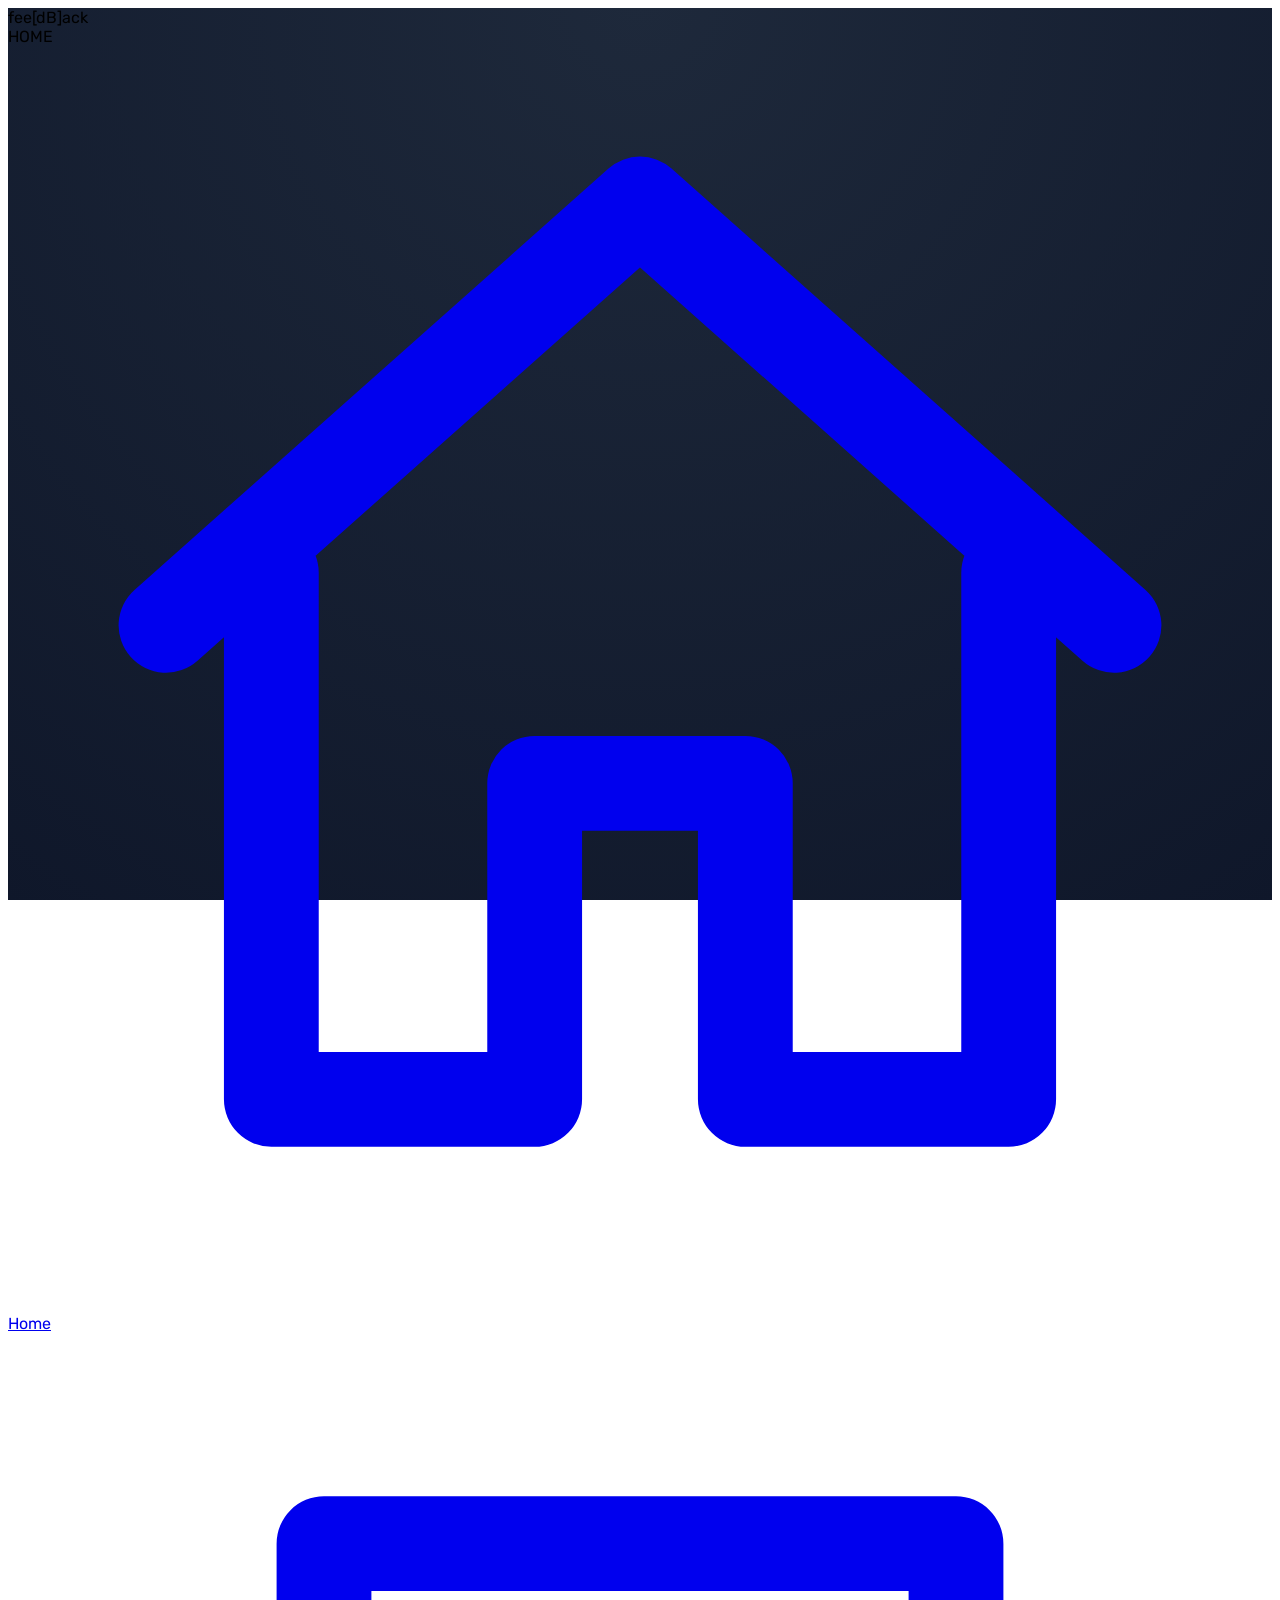
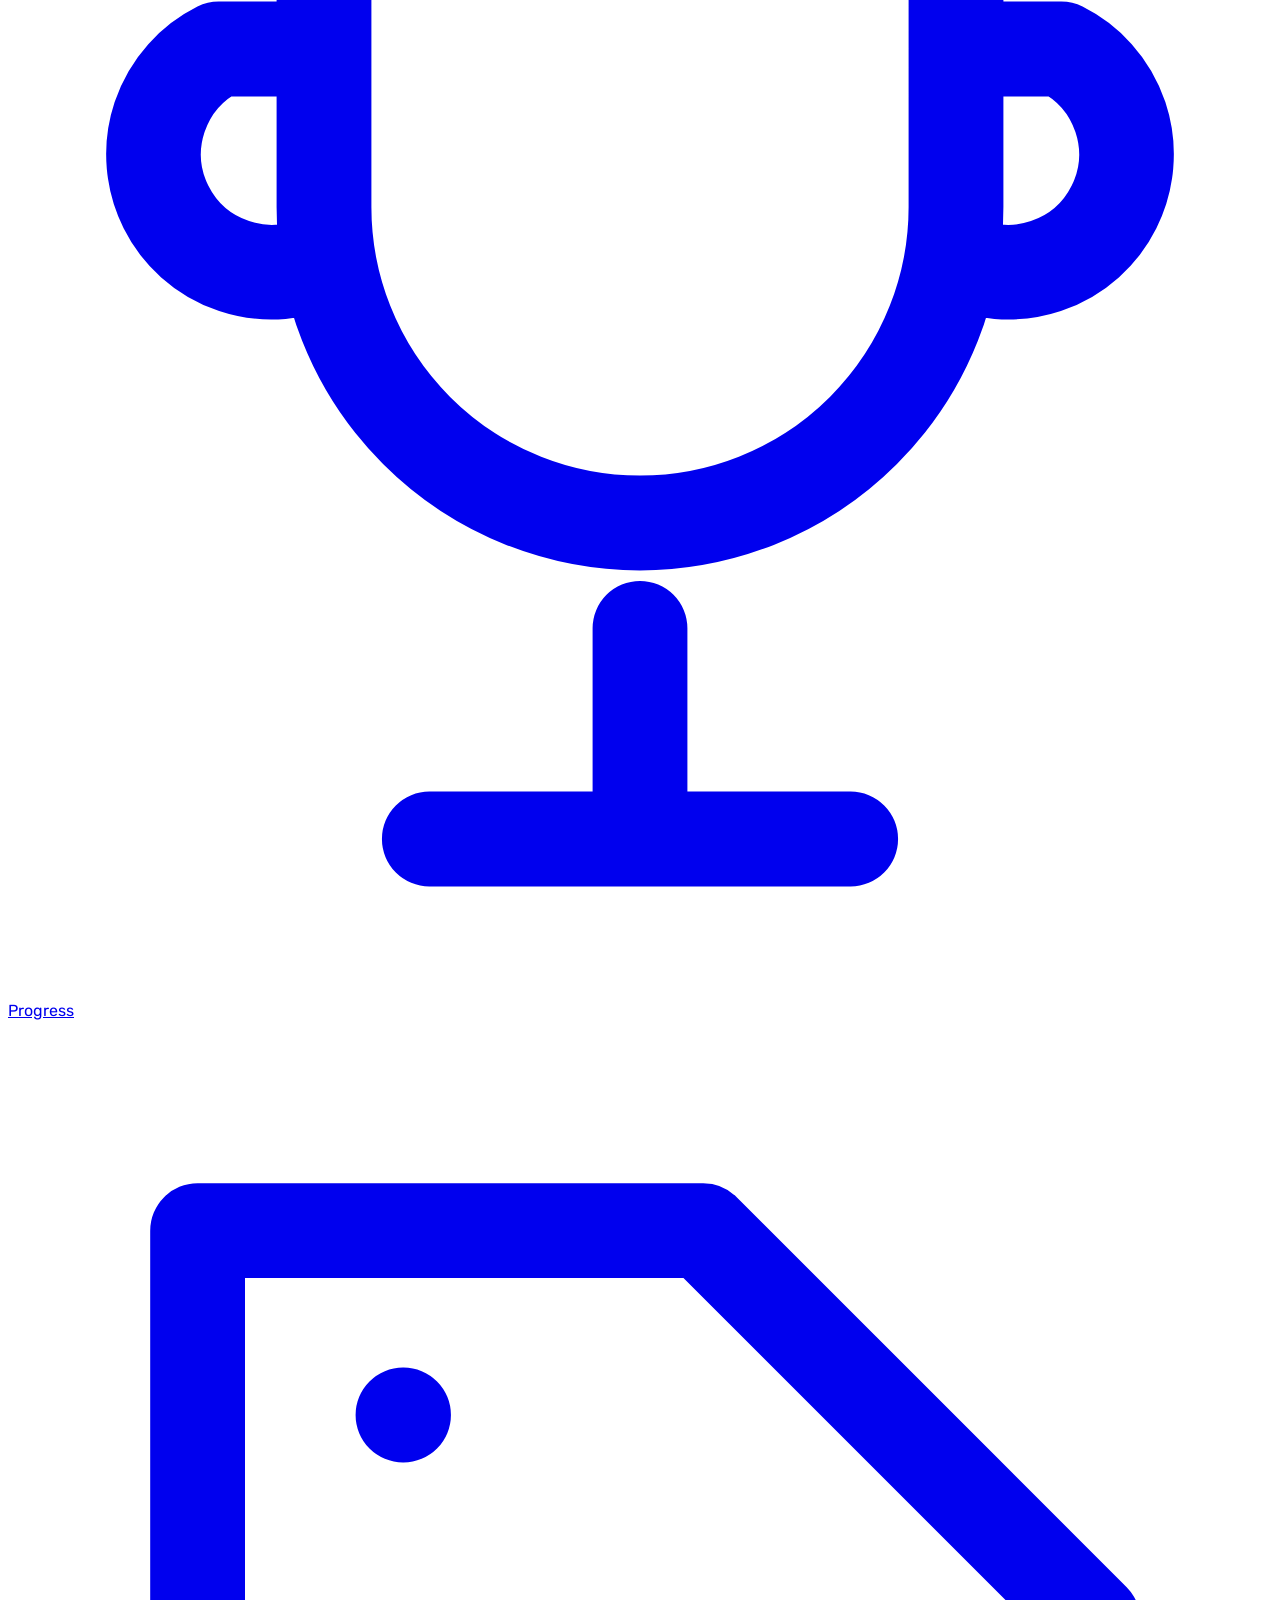
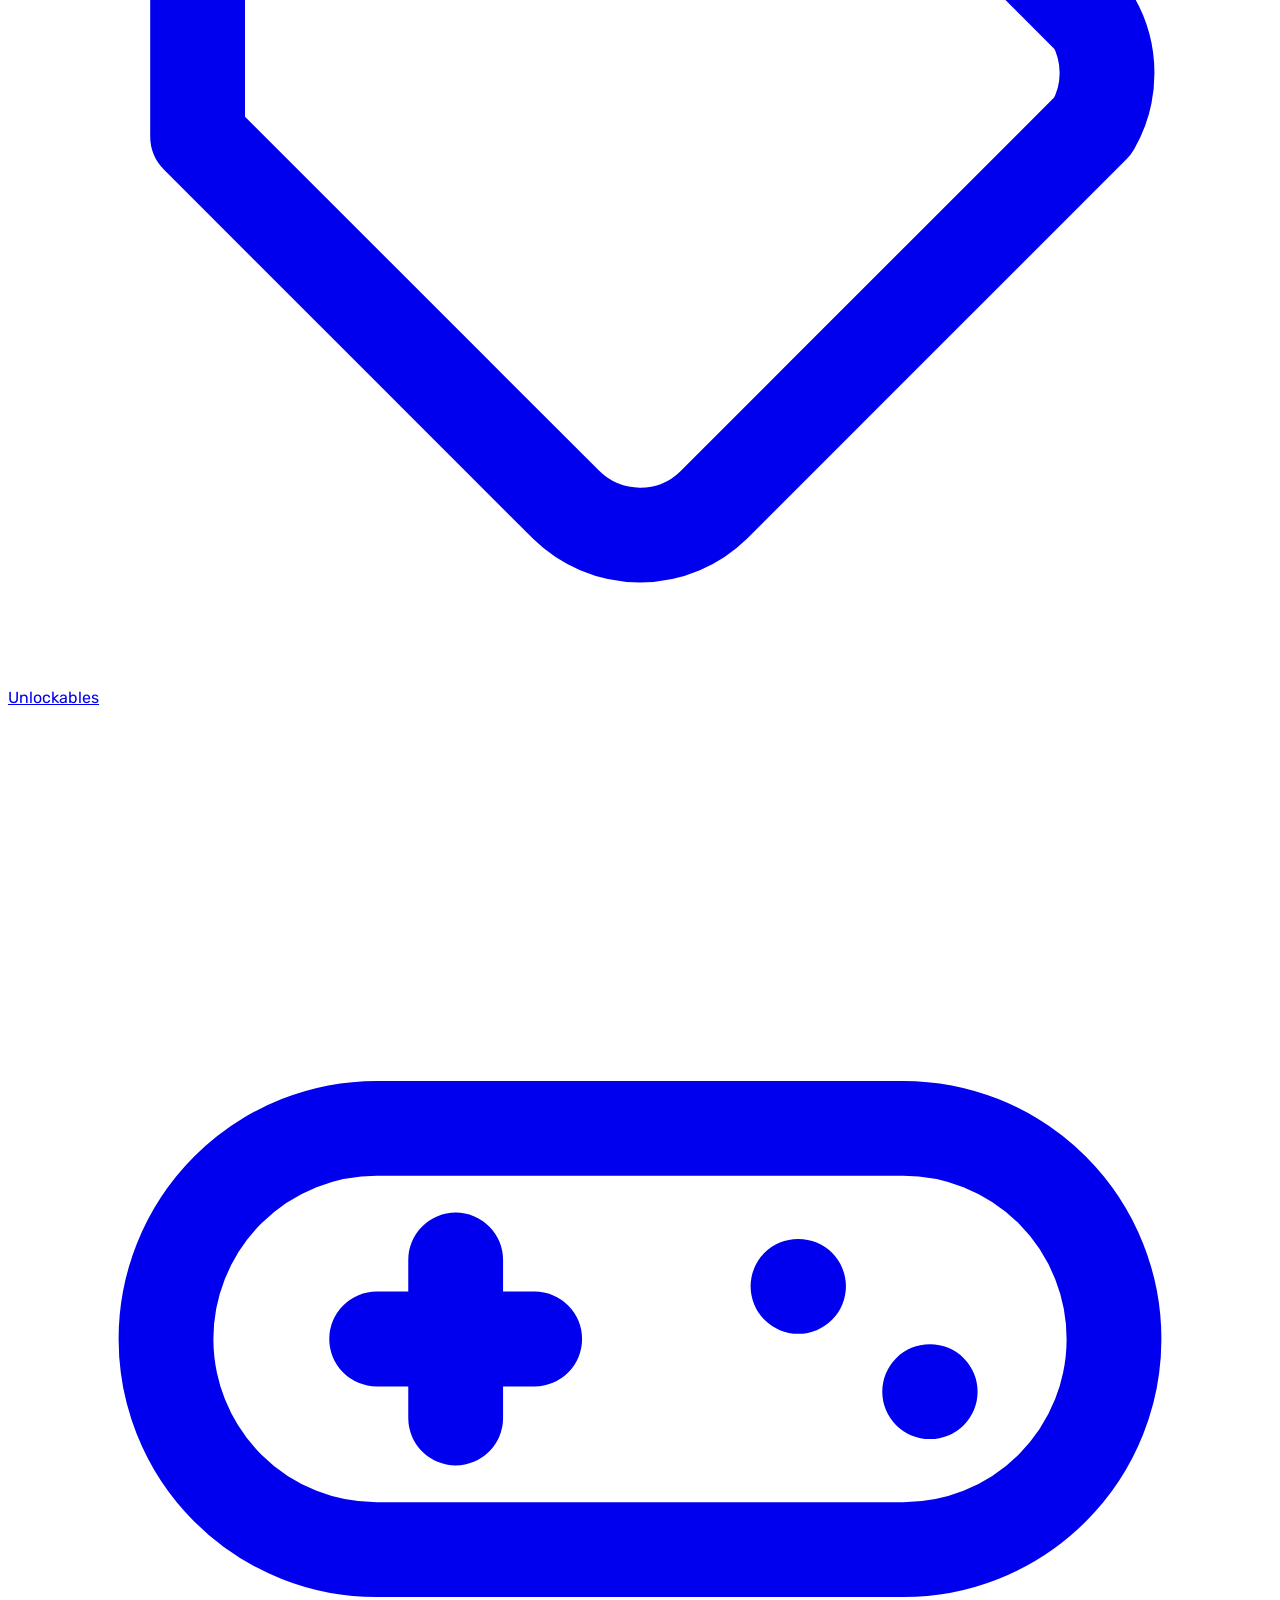
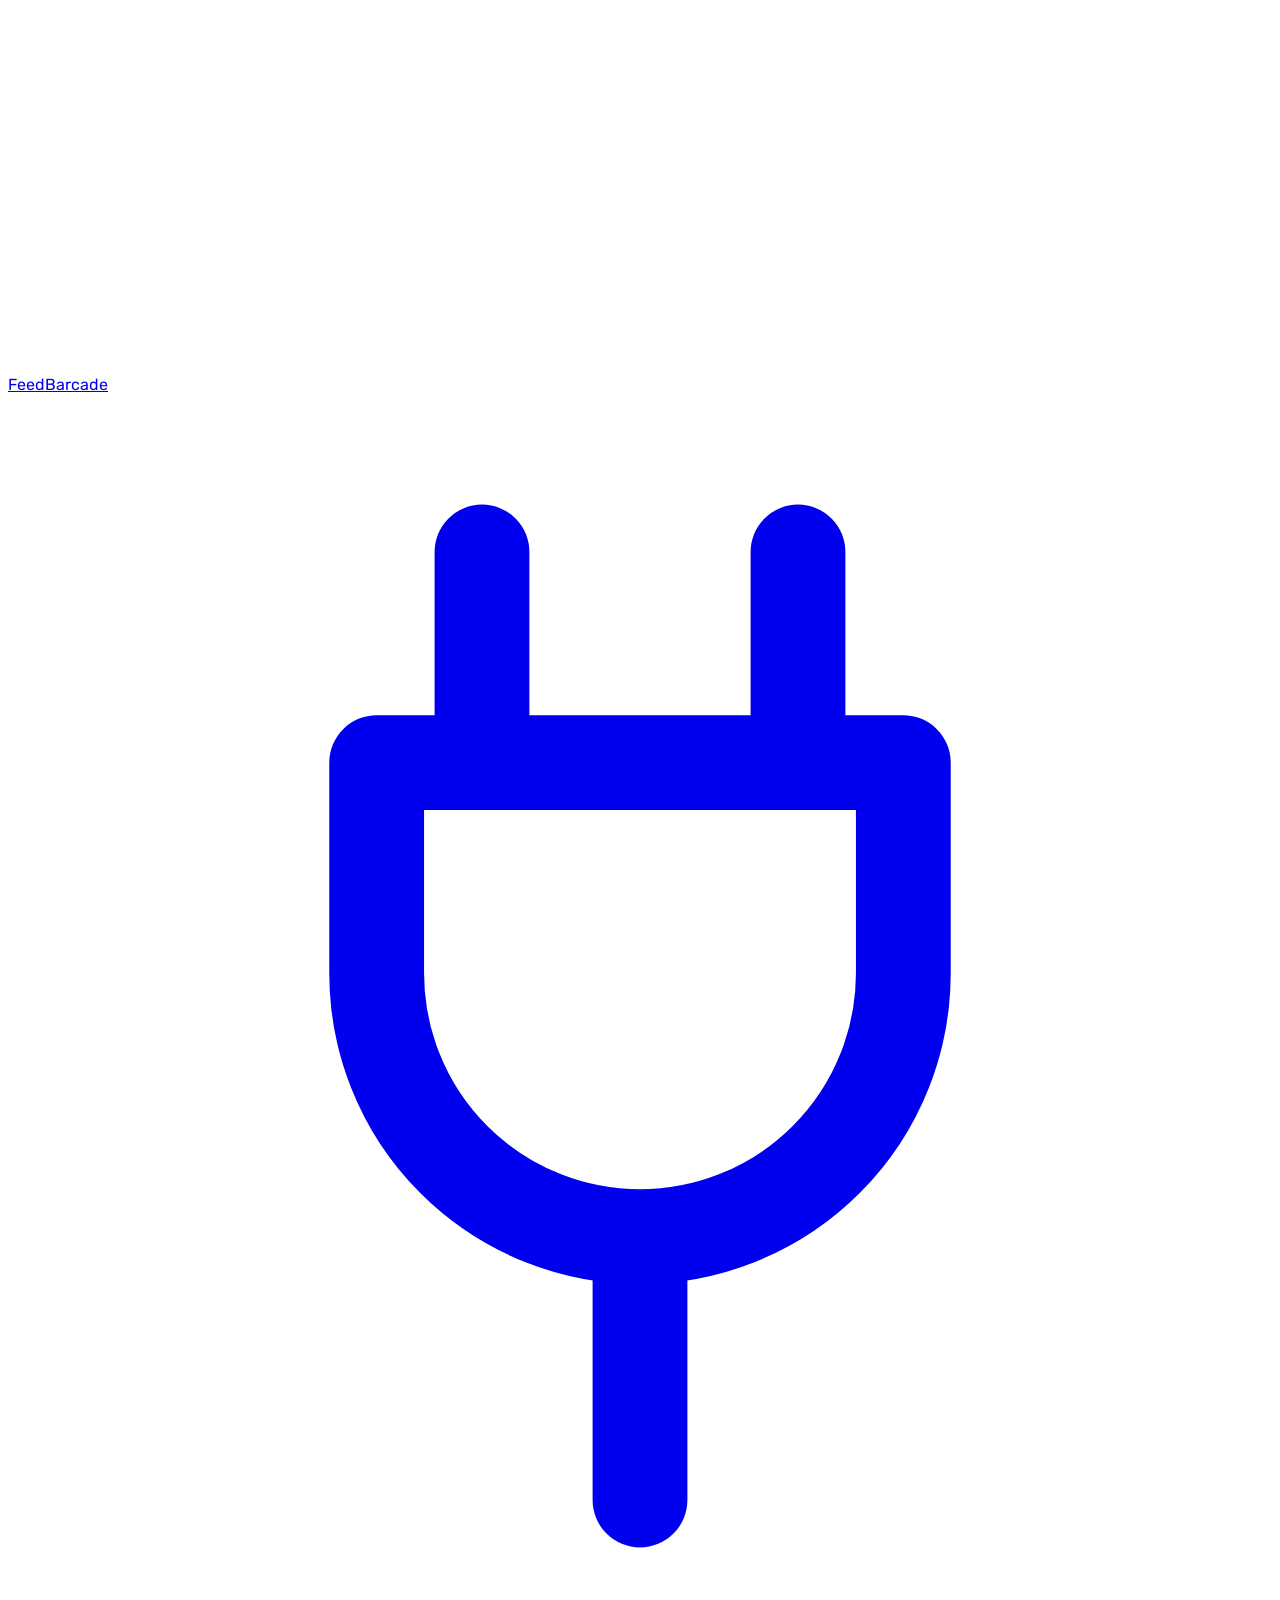
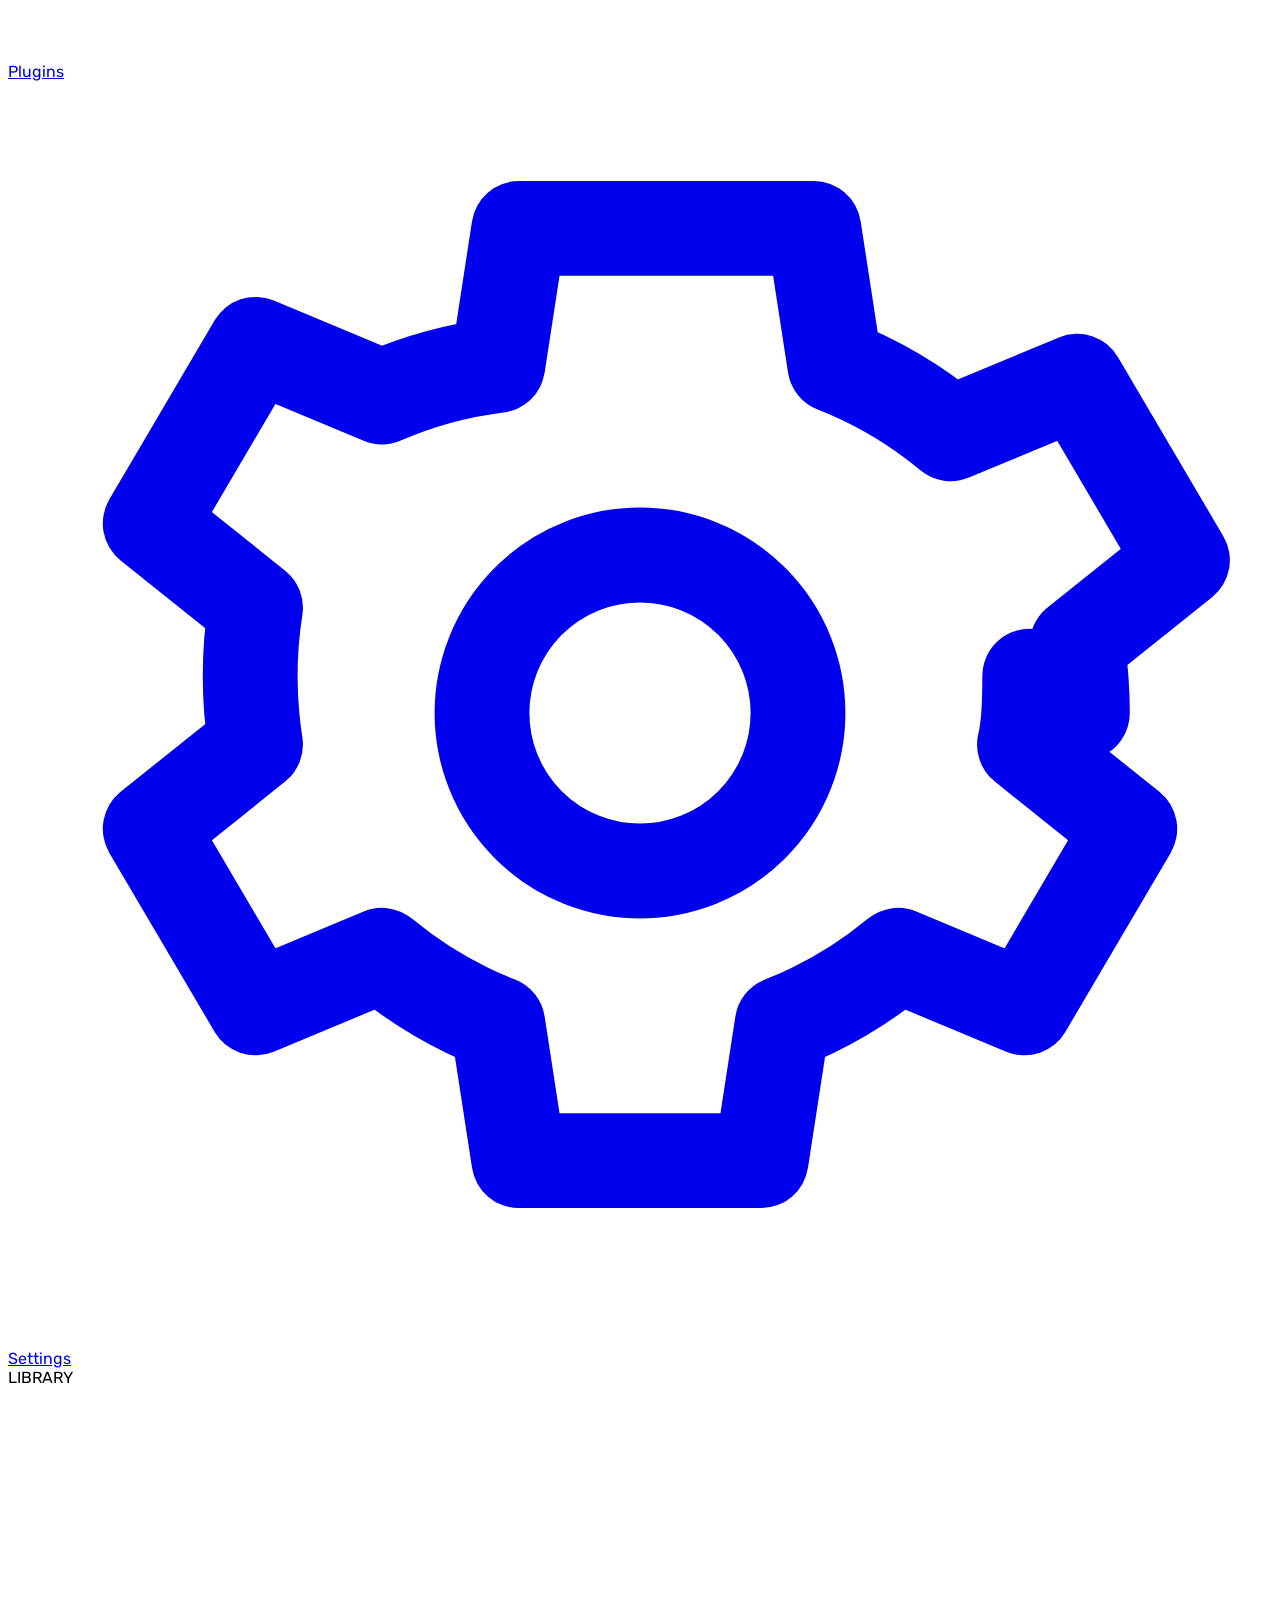
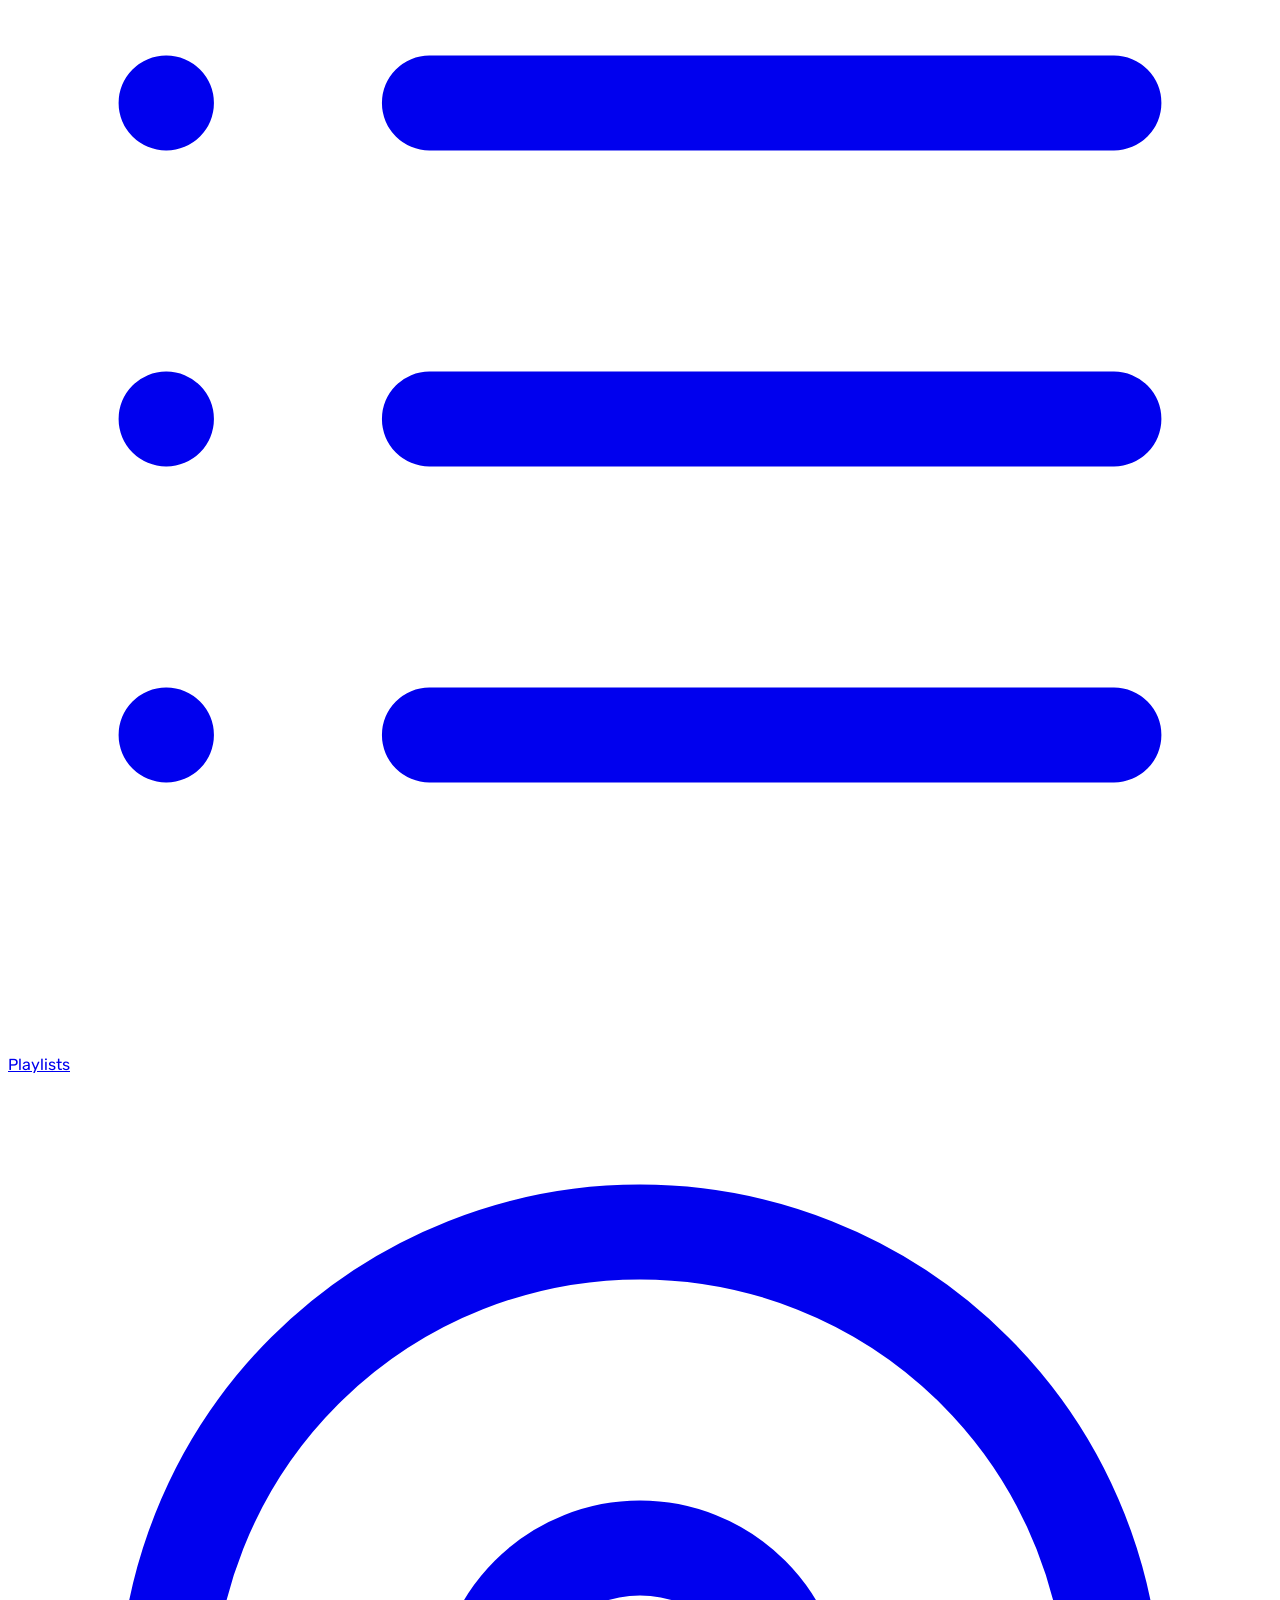
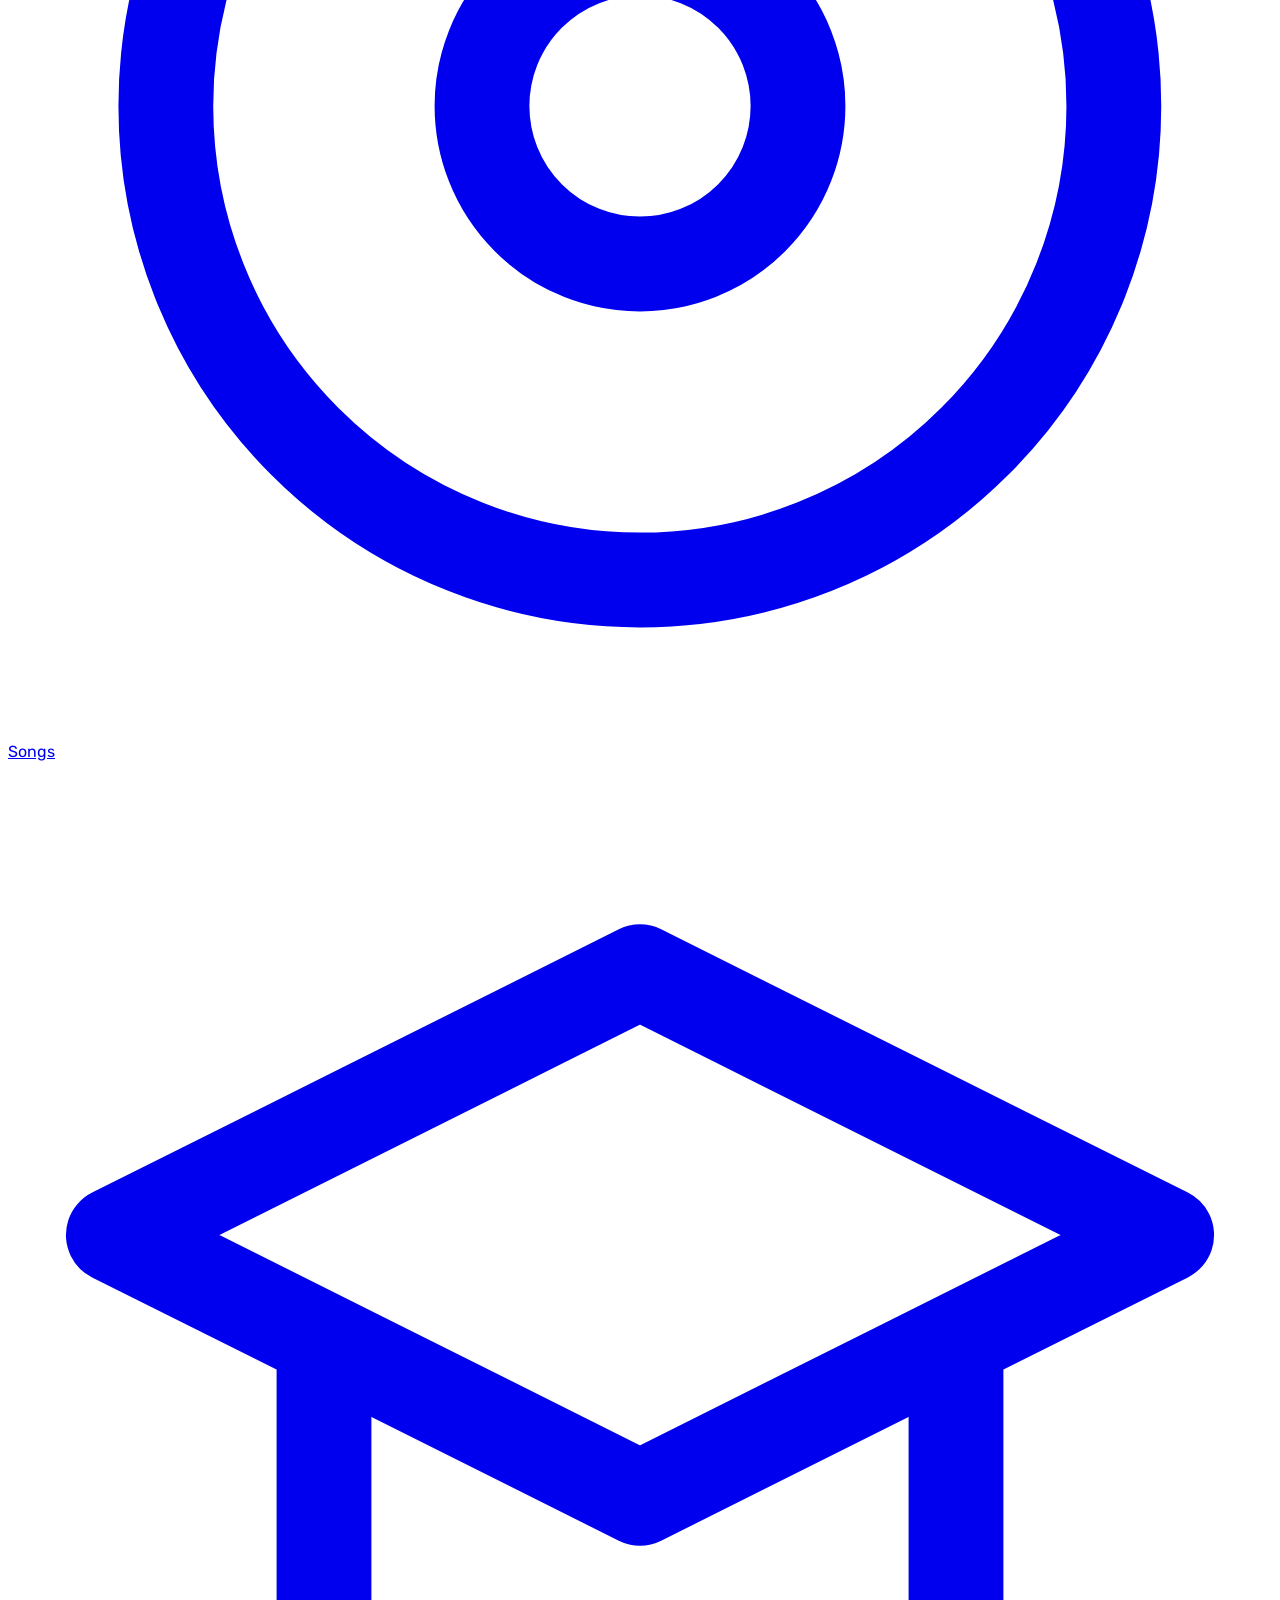
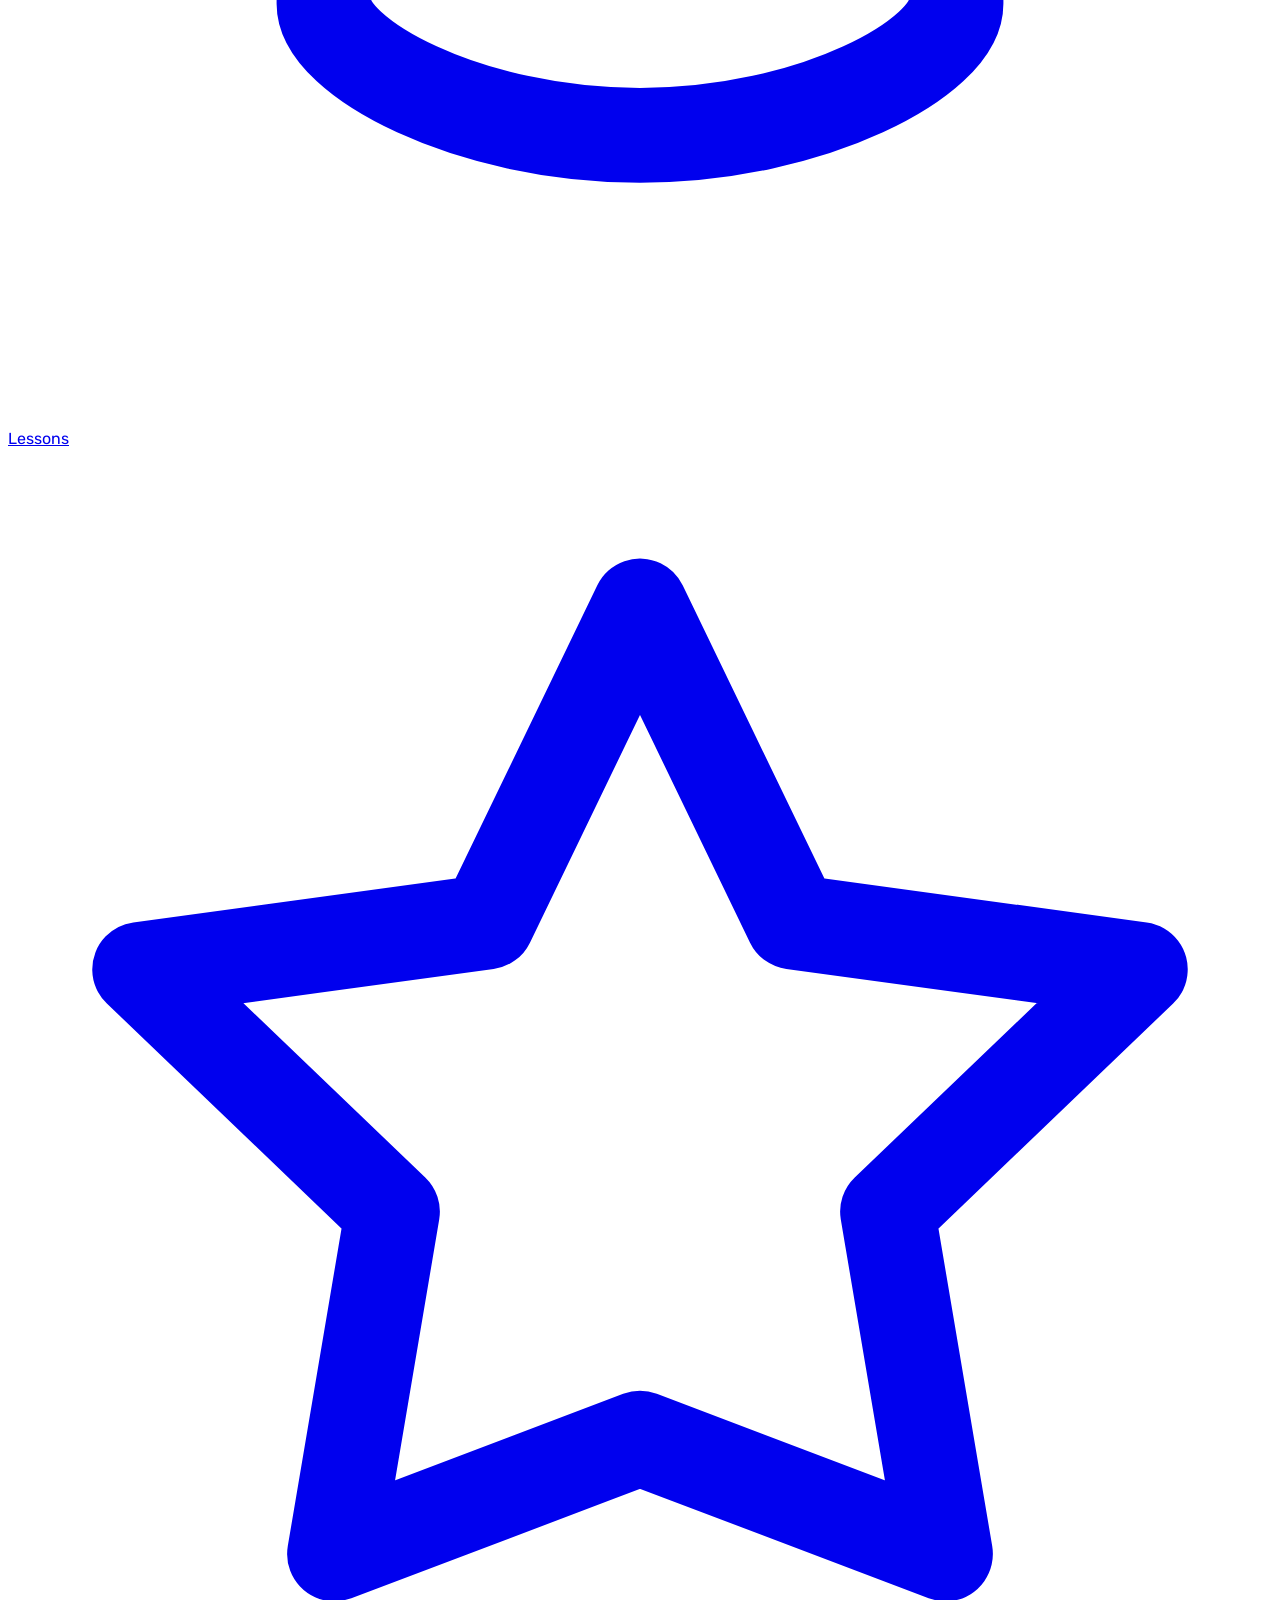
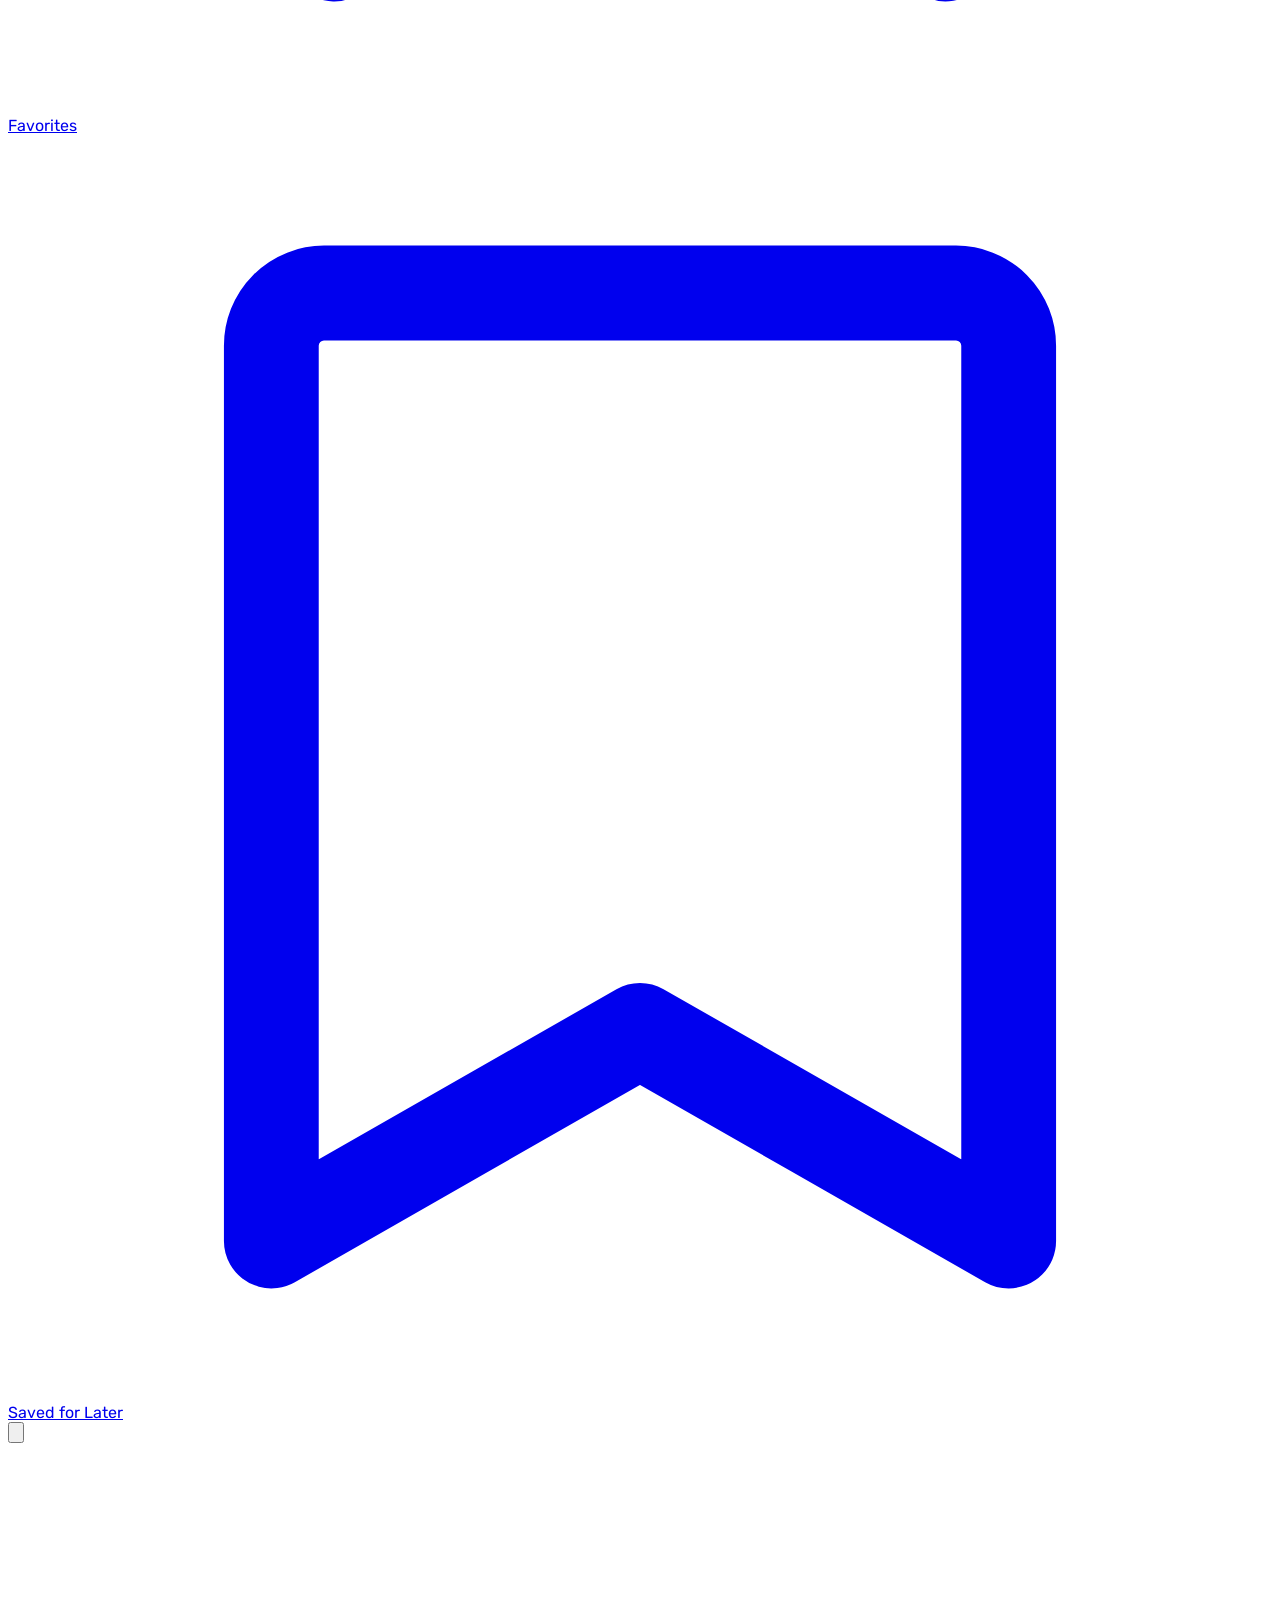
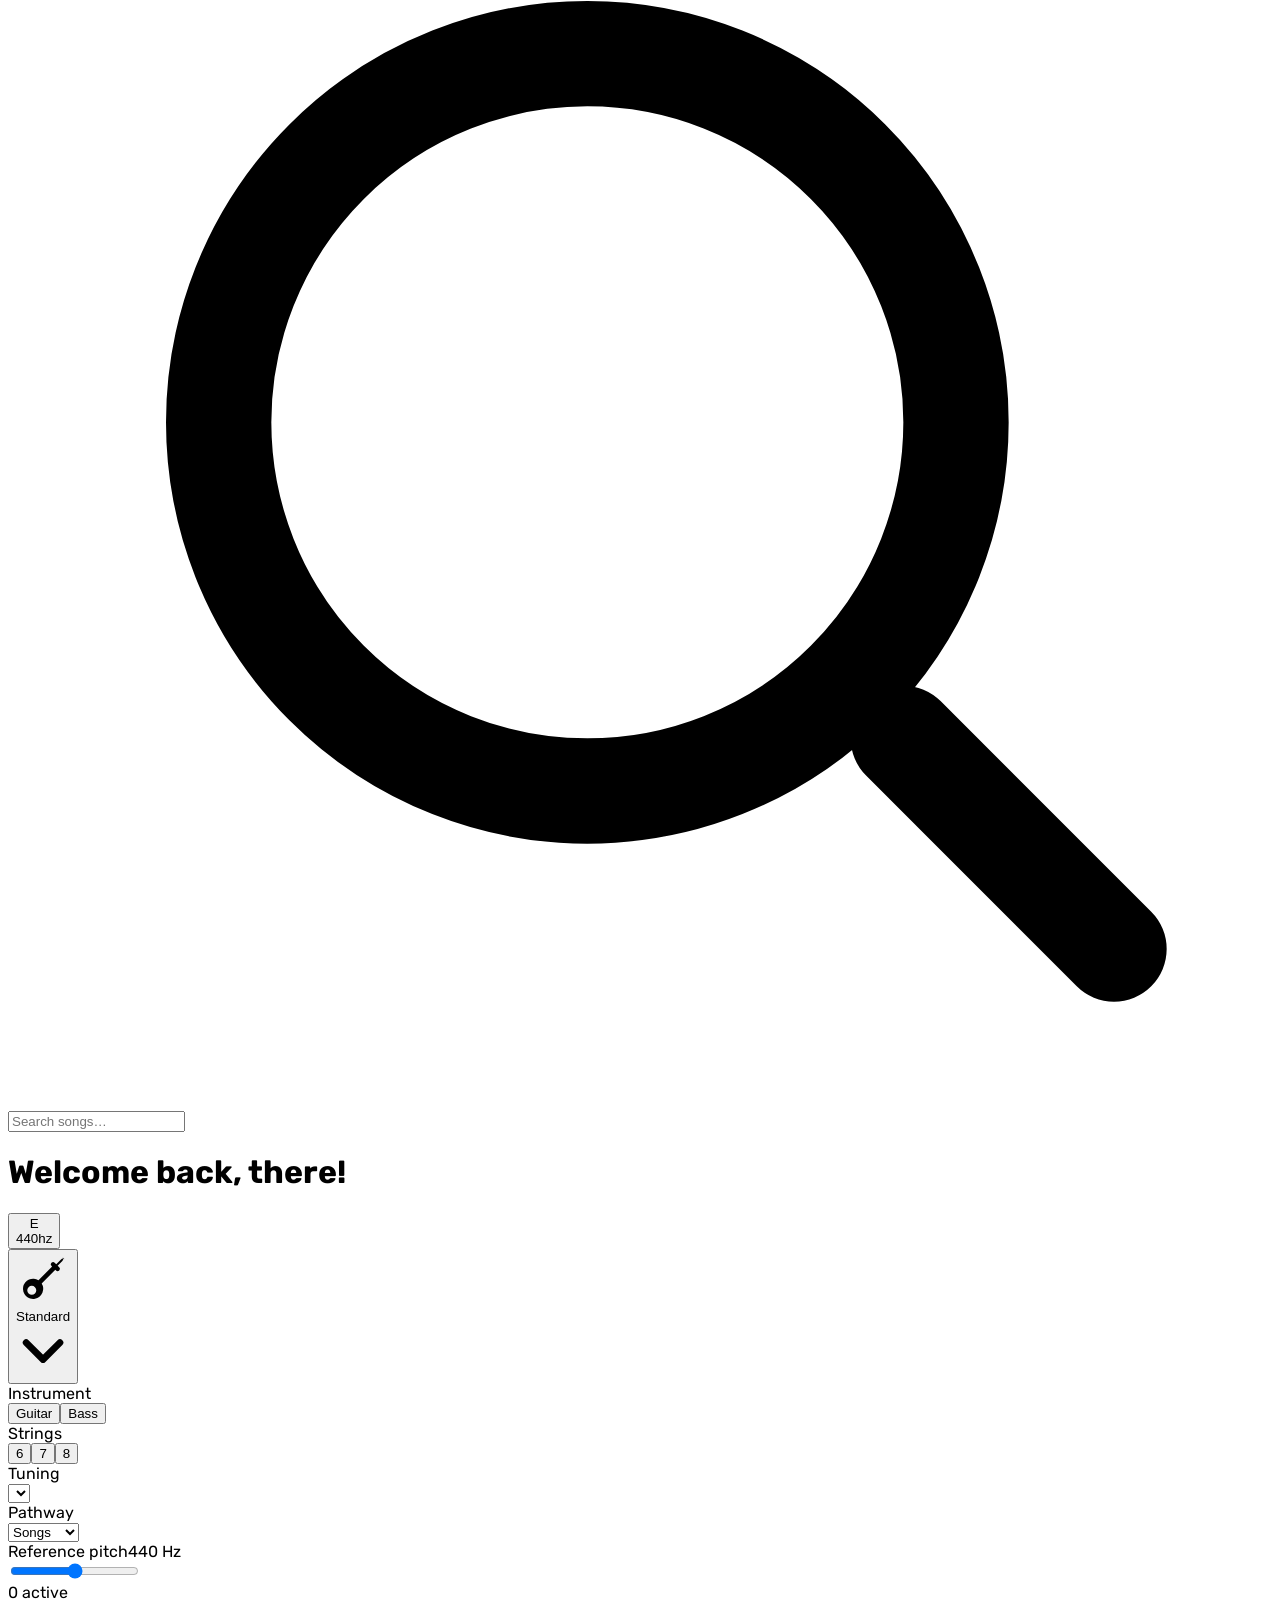
==== static/v3/index.html @ 48a95646 "settings: add instrument pathway selection Signed-off-by: ChrisBeWithYou <christian.a.cowan@gmail.co" ====
<!DOCTYPE html>
<!--
  fee[dB]ack v0.3.0 shell (FEEDBACK_UI=v3 / GET /v3).

  This is a re-chromed copy of the legacy static/index.html: the v0.3.0
  sidebar + topbar replace the (hidden) legacy navbar, new #v3-* screens are
  added, and all the legacy screens (#home library, #favorites, #settings,
  #player, #audio, plugin nav containers) are kept verbatim so static/app.js
  boots UNMODIFIED and the whole engine — player/highway, plugin loader,
  capabilities, audio, library, settings — is reused as-is. Navigation is the
  shared window.showScreen across both #v3-* and legacy/#plugin-* screens.
  See ~/Repositories/feedBack-feedback-v030/prompts/12-app-shell.md.
-->
<html lang="en" class="dark scroll-smooth">
<head>
    <meta charset="UTF-8">
    <meta name="viewport" content="width=device-width, initial-scale=1.0">
    <meta name="theme-color" content="#0f172a">
    <meta name="description" content="fee[dB]ack — practice loop for your guitar library: play along, track accuracy, level up.">
    <title>fee[dB]ack</title>
    <!-- Splitscreen pop-out windows (`?ssFollower=1`) get driven into follower
         mode by the splitscreen plugin AFTER it loads, which is well after
         the parser has rendered v3-sidebar / v3-topbar / #player-controls /
         the v3 player rail. Without an early flag the popup flashes the
         normal v3 chrome for hundreds of ms before the plugin gets a chance
         to hide it. Tag the document root before ANY external script parses
         and pair it with a style block that suppresses every chrome element
         immediately. The splitscreen plugin's own ss-follower body class
         takes over once it boots, mirroring this rule set so the two stay
         in sync (see the plugin's screen.js chrome-hide CSS).

         IMPORTANT: do NOT hide #v3-main here. #player lives *inside* #v3-main
         (it's the scroll container that holds every .screen), so a
         `display:none` on #v3-main also blanks #player — the one surface we
         need visible. app.js's follower bootstrap already activated #player
         (app.js:9716), and the plugin's ss-follower rules likewise keep
         #player shown and never touch #v3-main; matching that keeps the
         empty player chrome painted through the boot window instead of a
         blank popup. Hide the chrome *inside* #v3-main (topbar, non-player
         screens, rail) individually, leaving #v3-main as a transparent
         flex container. -->
    <style>
        html.ss-follower-pre #v3-sidebar,
        html.ss-follower-pre #v3-topbar,
        html.ss-follower-pre #v3-railzone,
        html.ss-follower-pre [id^="v3-rail-pop-"],
        html.ss-follower-pre #player-controls,
        html.ss-follower-pre #player-hud,
        html.ss-follower-pre #section-map,
        html.ss-follower-pre #navbar,
        html.ss-follower-pre .screen:not(#player) { display: none !important; }
        html.ss-follower-pre body { margin: 0; overflow: hidden; }
    </style>
    <script>
        (function () {
            try {
                if (new URLSearchParams(location.search).get('ssFollower') === '1') {
                    document.documentElement.classList.add('ss-follower-pre');
                }
            } catch (_) { /* file:// or sandboxed iframe */ }
        })();
    </script>
    <!-- Interface size (Accessibility): apply the saved UI scale to the root
         font-size BEFORE any stylesheet paints, so there is no flash-of-reflow
         on load. Mirrors capabilities/interface-scale.js, which is the
         authoritative owner and re-applies once it parses. Relative % (never a
         px literal) so a raised browser/OS base font size is respected. -->
    <script>
        (function () {
            try {
                var raw = localStorage.getItem('v3-interface-scale');
                if (raw == null) return;
                var v = Math.min(1.5, Math.max(0.85, parseFloat(raw)));
                if (!isFinite(v) || Math.abs(v - 1) < 0.001) return;
                var el = document.documentElement;
                el.style.setProperty('--fb-scale', String(v));
                el.style.fontSize = (v * 100).toFixed(2) + '%';
            } catch (_) { /* file:// or private mode */ }
        })();
    </script>
    <!-- fee[dB]ack mark (the [dB] motif). SVG primary, PNG fallback. -->
    <link rel="icon" type="image/svg+xml" href="/static/v3/brand/favicon.svg">
    <link rel="icon" type="image/png" sizes="32x32" href="/static/v3/brand/favicon-32.png">
    <link rel="apple-touch-icon" href="/static/v3/brand/icon-192.png">
    <link rel="manifest" href="/static/v3/manifest.json">
    <!-- Tailwind utility classes are served from a prebuilt static
         stylesheet (regenerated by scripts/build-tailwind.sh). The old
         Play CDN (cdn.tailwindcss.com) JIT scanned the DOM ~1.8x/sec
         on the main thread, dropping ~26% of frames with the 3D
         highway running — see feedBack-desktop#110. Theme extensions
         (dark/accent/gold colors, Inter font) live in tailwind.config.js. -->
    <link rel="stylesheet" href="/static/tailwind.min.css">
    <!-- UI font: Rubik (Google Fonts, OFL). Applied via fontFamily.display in tailwind.config.js. -->
    <link rel="preconnect" href="https://fonts.gstatic.com" crossorigin>
    <link href="https://fonts.googleapis.com/css2?family=Rubik:wght@300;400;500;600;700;800;900&display=swap" rel="stylesheet">
    <link rel="stylesheet" href="/static/style.css">
    <link rel="stylesheet" href="/static/vendor/shepherd.css">
    <link rel="stylesheet" href="/static/tour-engine.css">
    <!-- v0.3.0 shell styles (radial-gradient bg, custom scrollbars). -->
    <link rel="stylesheet" href="/static/v3/v3.css">
    <!-- Diagnostics console capture must wrap console.* before any other
         script logs anything; load it as early as possible. See
         docs/diagnostics-bundle-spec.md (feedBack#166). -->
    <script src="/static/diagnostics.js"></script>
    <script src="/static/capabilities.js"></script>
    <script src="/static/capabilities/library.js"></script>
    <script src="/static/capabilities/tuning.js"></script>
    <script src="/static/capabilities/working-tuning.js"></script>
    <script src="/static/capabilities/audio-session.js"></script>
    <script src="/static/capabilities/audio-effects.js"></script>
    <script src="/static/capabilities/playback.js"></script>
    <!-- fee[dB]ack v0.3.0: ui.library-card-injection capability (plugin card actions). -->
    <script src="/static/capabilities/library-card-actions.js"></script>
    <script src="/static/capabilities/visualization.js"></script>
    <script src="/static/capabilities/note-detection.js"></script>
    <script src="/static/capabilities/midi-input.js"></script>
    <script src="/static/capabilities/interface-scale.js"></script>
</head>
<body class="h-screen flex overflow-hidden bg-fb-sidebar text-fb-text font-display">

    <!-- fee[dB]ack v0.3.0 sidebar. Built by shell.js (HOME / LIBRARY groups);
         the inline brand is the no-JS fallback. -->
    <aside id="v3-sidebar" class="w-64 border-r border-fb-border/50 flex-col shrink-0 hidden md:flex">
        <div id="v3-brand" class="p-6">
            <span class="font-extrabold tracking-tight text-fb-text text-xl">fee<span class="text-fb-primary">[dB]</span>ack</span>
        </div>
        <nav id="v3-nav" class="flex-1 overflow-y-auto px-3 pb-6 space-y-6" aria-label="Primary"></nav>
    </aside>

    <!-- Main scroll region: topbar + v0.3.0 screens + (reused) legacy screens. -->
    <main id="v3-main" class="flex-1 overflow-y-auto relative">
        <!-- Topbar (built by shell.js): secondary nav, search, Support, badge cluster. -->
        <header id="v3-topbar"></header>

        <!-- New v0.3.0 screens. Empty here; filled by later prompts (dashboard 13,
             plugins 19, profile/playlists/saved 15/16). #v3-home is the default. -->
        <div id="v3-home" class="screen active"></div>
        <div id="v3-songs" class="screen"></div>
        <div id="v3-plugins" class="screen"></div>
        <div id="v3-profile" class="screen"></div>
        <div id="v3-progress" class="screen"></div>
        <div id="v3-shop" class="screen"></div>
        <div id="v3-playlists" class="screen"></div>
        <div id="v3-saved" class="screen"></div>
        <div id="v3-feedbarcade" class="screen"></div>
        <!-- Lessons: native v3 tutorials screen lands in a later prompt; until
             the tutorials plugin is installed this shows a placeholder rather
             than dumping to the Plugins page. -->
        <div id="v3-lessons" class="screen">
            <div class="max-w-3xl mx-auto px-6 md:px-8 pb-8">
                <div class="bg-fb-card/80 backdrop-blur rounded-xl p-8 border border-fb-border/50 text-center">
                    <div class="text-4xl mb-3">🎓</div>
                    <h3 class="text-xl font-bold text-fb-text mb-1">Lessons</h3>
                    <p class="text-fb-textDim text-sm">Guided lessons are coming soon. They’ll appear here once the tutorials plugin is installed.</p>
                </div>
            </div>
        </div>

    <!-- Legacy top navbar — hidden in v3 (the sidebar/topbar replace it) but kept
         in the DOM so app.js's #nav-plugins / #mobile-nav-plugins injection and the
         navbar-scroll handler still resolve their elements. -->
    <nav id="navbar" class="hidden fixed top-0 w-full z-50 transition-all duration-300">
        <div class="max-w-7xl mx-auto px-6 h-16 flex items-center justify-between">
            <div class="flex items-end gap-1.5">
                <a href="#" onclick="showScreen('home');return false" class="text-xl font-bold bg-gradient-to-r from-accent-light to-purple-400 bg-clip-text text-transparent">
                    FeedBack
                </a>
                <span id="app-version" class="text-xs text-gray-600 mb-0.5"></span>
            </div>
            <div class="hidden md:flex items-center gap-8">
                <a href="#" onclick="showScreen('home');return false" class="text-sm text-gray-400 hover:text-white transition">Library</a>
                <a href="#" onclick="showScreen('favorites');return false" class="text-sm text-gray-400 hover:text-white transition">Favorites</a>
                <a href="#" onclick="document.getElementById('upload-songs-file').click();return false" class="text-sm text-gray-400 hover:text-white transition">Upload</a>
                <span id="nav-plugins" class="contents"></span>
                <a href="#" onclick="showScreen('settings');return false" class="text-sm text-gray-400 hover:text-white transition">Settings</a>
            </div>
            <!-- Mobile menu -->
            <button onclick="document.getElementById('mobile-menu').classList.toggle('hidden')" class="md:hidden text-gray-400">
                <svg class="w-6 h-6" fill="none" stroke="currentColor" viewBox="0 0 24 24"><path stroke-linecap="round" stroke-linejoin="round" stroke-width="2" d="M4 6h16M4 12h16M4 18h16"/></svg>
            </button>
        </div>
        <div id="mobile-menu" class="hidden md:hidden bg-dark-800/95 backdrop-blur border-t border-gray-800">
            <div class="px-6 py-4 flex flex-col gap-3">
                <a href="#" onclick="showScreen('home');this.parentElement.parentElement.classList.add('hidden');return false" class="text-gray-400 hover:text-white">Library</a>
                <a href="#" onclick="showScreen('favorites');this.parentElement.parentElement.classList.add('hidden');return false" class="text-gray-400 hover:text-white">Favorites</a>
                <a href="#" onclick="document.getElementById('upload-songs-file').click();this.parentElement.parentElement.classList.add('hidden');return false" class="text-gray-400 hover:text-white">Upload</a>
                <span id="mobile-nav-plugins" class="flex flex-col gap-2 border-t border-b border-gray-800 py-2 my-1">
                    <span class="text-xs text-gray-600 uppercase tracking-wider">Plugins</span>
                </span>
                <a href="#" onclick="showScreen('settings');this.parentElement.parentElement.classList.add('hidden');return false" class="text-gray-400 hover:text-white">Settings</a>
            </div>
        </div>
    </nav>

    <!-- Hidden file input shared by the navbar "Upload" link. Kept at body
         level so it stays reachable regardless of which screen is active. -->
    <input type="file" id="upload-songs-file" accept=".sloppak" multiple class="hidden" onchange="uploadSongs(this.files); this.value=''">

    <!-- ══ HOME (Hero + Library) — reused as the v3 "Songs" screen ════════ -->
    <div id="home" class="screen">
        <!-- Library -->
        <section id="library-section" class="max-w-7xl mx-auto px-6 pt-24 pb-16">
            <div id="alpha-warning-banner" class="hidden mb-6 px-4 py-3 bg-amber-900/30 border border-amber-500/30 rounded-xl flex items-start gap-3" role="status">
                <span class="text-amber-400 text-lg leading-none mt-0.5" aria-hidden="true">⚠</span>
                <div class="text-sm text-amber-100">
                    <strong class="text-amber-300">Heads up — this is an alpha build.</strong>
                    Some things may be broken or change without warning. If you hit a bug, please file an issue. Thanks for trying it out!
                </div>
            </div>
            <div class="flex flex-col md:flex-row md:items-center justify-between gap-4 mb-10">
                <div>
                    <h2 id="lib-title" class="text-3xl font-bold text-white">Your Library</h2>
                    <p class="text-gray-500 mt-1" id="lib-count"></p>
                </div>
                <div class="flex gap-3 w-full md:w-auto flex-wrap">
                    <select id="lib-provider" onchange="setLibraryProvider(this.value)"
                        aria-label="Library source"
                        class="bg-dark-700 border border-gray-800 rounded-xl px-3 py-2.5 text-sm text-gray-300 outline-none" title="Library source">
                        <option value="local">My Library</option>
                    </select>
                    <!-- View toggle -->
                    <div class="flex bg-dark-700 border border-gray-800 rounded-xl overflow-hidden">
                        <button id="view-grid-btn" onclick="setLibView('grid')" class="px-3 py-2.5 text-sm transition" title="Grid view">
                            <svg class="w-4 h-4" fill="currentColor" viewBox="0 0 16 16"><rect x="1" y="1" width="6" height="6" rx="1"/><rect x="9" y="1" width="6" height="6" rx="1"/><rect x="1" y="9" width="6" height="6" rx="1"/><rect x="9" y="9" width="6" height="6" rx="1"/></svg>
                        </button>
                        <button id="view-tree-btn" onclick="setLibView('tree')" class="px-3 py-2.5 text-sm transition" title="Artist/Album view">
                            <svg class="w-4 h-4" fill="currentColor" viewBox="0 0 16 16"><rect x="1" y="1" width="14" height="3" rx="1"/><rect x="3" y="6" width="12" height="3" rx="1"/><rect x="3" y="11" width="12" height="3" rx="1"/></svg>
                        </button>
                    </div>
                    <!-- Grid controls -->
                    <select id="lib-sort" onchange="sortLibrary()"
                        class="lib-grid-ctrl bg-dark-700 border border-gray-800 rounded-xl px-3 py-2.5 text-sm text-gray-300 outline-none">
                        <option value="artist">Artist A-Z</option>
                        <option value="artist-desc">Artist Z-A</option>
                        <option value="title">Title A-Z</option>
                        <option value="title-desc">Title Z-A</option>
                        <option value="recent">Recently Added</option>
                        <option value="year-desc">Year (newest)</option>
                        <option value="year">Year (oldest)</option>
                        <option value="tuning">Tuning</option>
                    </select>
                    <!-- Format filter (shared) -->
                    <select id="lib-format" onchange="sortLibrary()"
                        class="bg-dark-700 border border-gray-800 rounded-xl px-3 py-2.5 text-sm text-gray-300 outline-none" title="Filter by format">
                        <option value="">All formats</option>
                        <option value="sloppak">Feedpak</option>
                        <option value="loose">Folder</option>
                    </select>
                    <!-- Tree controls -->
                    <button onclick="toggleAllArtists(true)" class="lib-tree-ctrl bg-dark-700 border border-gray-800 rounded-xl px-3 py-2.5 text-sm text-gray-400 hover:text-white transition">Expand All</button>
                    <button onclick="toggleAllArtists(false)" class="lib-tree-ctrl bg-dark-700 border border-gray-800 rounded-xl px-3 py-2.5 text-sm text-gray-400 hover:text-white transition">Collapse All</button>
                    <!-- Filters drawer toggle (feedBack#129) -->
                    <button onclick="toggleLibFilters()" id="btn-lib-filters"
                        class="bg-dark-700 border border-gray-800 hover:border-accent/40 rounded-xl px-4 py-2.5 text-sm text-gray-300 transition flex items-center gap-2"
                        title="Filter by parts, tuning, lyrics">
                        <svg class="w-4 h-4" fill="none" stroke="currentColor" viewBox="0 0 24 24"><path stroke-linecap="round" stroke-linejoin="round" stroke-width="2" d="M3 4h18M6 12h12M10 20h4"/></svg>
                        <span>Filters</span>
                        <span id="lib-filters-count" class="hidden bg-accent/30 text-accent-light text-xs font-semibold rounded-full px-1.5 py-0.5 min-w-[1.25rem] text-center">0</span>
                    </button>
                    <!-- Shared -->
                    <input type="text" id="lib-filter" placeholder="Search songs..." oninput="filterLibrary()"
                        class="bg-dark-700 border border-gray-800 rounded-xl px-4 py-2.5 text-sm text-gray-300 placeholder-gray-600 focus:border-accent/50 focus:ring-1 focus:ring-accent/30 outline-none flex-1 md:w-60 transition">
                </div>
            </div>
            <!-- Active-filter chip row (only visible when filters are set, feedBack#129) -->
            <div id="lib-filter-chips" class="hidden flex flex-wrap gap-2 mb-5"></div>
            <div id="lib-grid" class="grid grid-cols-1 sm:grid-cols-2 lg:grid-cols-3 xl:grid-cols-4 gap-5">
                <!-- Cards populated by JS -->
            </div>
            <div id="lib-tree" class="space-y-2 hidden">
                <!-- Tree populated by JS -->
            </div>
        </section>

        <!-- ══ Filters drawer (feedBack#129/#69/#22) ═════════════════════ -->
        <div id="lib-filter-overlay" class="fixed inset-0 bg-black/40 z-40 hidden"
             onclick="toggleLibFilters(false)"></div>
        <aside id="lib-filter-drawer"
               class="fixed top-0 right-0 h-full w-full sm:w-96 bg-dark-800 border-l border-gray-800 z-50 transform translate-x-full transition-transform duration-200 overflow-y-auto">
            <div class="p-6 space-y-6">
                <div class="flex items-center justify-between">
                    <h3 class="text-lg font-semibold text-white">Filters</h3>
                    <button onclick="toggleLibFilters(false)" class="text-gray-500 hover:text-white" title="Close">
                        <svg class="w-5 h-5" fill="none" stroke="currentColor" viewBox="0 0 24 24"><path stroke-linecap="round" stroke-linejoin="round" stroke-width="2" d="M6 18L18 6M6 6l12 12"/></svg>
                    </button>
                </div>

                <section>
                    <div class="text-xs font-semibold uppercase tracking-wider text-gray-500 mb-2">Arrangements</div>
                    <p class="text-xs text-gray-600 mb-3">Click cycles: any → require → exclude</p>
                    <div id="filter-arrangements" class="flex flex-wrap gap-2"></div>
                </section>

                <section id="filter-stems-section">
                    <div class="text-xs font-semibold uppercase tracking-wider text-gray-500 mb-2">Stems <span class="text-gray-600 normal-case font-normal">(sloppak)</span></div>
                    <p class="text-xs text-gray-600 mb-3">Click cycles: any → require → exclude</p>
                    <div id="filter-stems" class="flex flex-wrap gap-2"></div>
                </section>

                <section>
                    <div class="text-xs font-semibold uppercase tracking-wider text-gray-500 mb-2">Lyrics</div>
                    <div id="filter-lyrics" class="flex flex-wrap gap-2"></div>
                </section>

                <section>
                    <details>
                        <summary class="cursor-pointer flex items-center justify-between text-xs font-semibold uppercase tracking-wider text-gray-500 mb-2">
                            <span>Tuning</span>
                            <span id="filter-tunings-summary" class="text-gray-600 normal-case font-normal text-xs">All tunings</span>
                        </summary>
                        <div id="filter-tunings" class="mt-3 space-y-1 max-h-64 overflow-y-auto pr-1"></div>
                    </details>
                </section>

                <div class="flex items-center justify-between pt-4 border-t border-gray-800">
                    <button onclick="clearLibFilters()" class="text-sm text-gray-400 hover:text-white transition">Clear all</button>
                    <button onclick="toggleLibFilters(false)" class="bg-accent hover:bg-accent-light px-4 py-2 rounded-lg text-sm font-medium text-white transition">Done</button>
                </div>
            </div>
        </aside>
    </div>

    <!-- ══ FAVORITES ════════════════════════════════════════════════════ -->
    <div id="favorites" class="screen">
        <section class="max-w-7xl mx-auto px-6 pt-24 pb-16">
            <div class="flex flex-col md:flex-row md:items-center justify-between gap-4 mb-10">
                <div>
                    <h2 class="text-3xl font-bold text-white">Favorites</h2>
                    <p class="text-gray-500 mt-1" id="fav-count"></p>
                </div>
                <div class="flex gap-3 w-full md:w-auto flex-wrap">
                    <div class="flex bg-dark-700 border border-gray-800 rounded-xl overflow-hidden">
                        <button id="fav-view-grid-btn" onclick="setFavView('grid')" class="px-3 py-2.5 text-sm transition" title="Grid view">
                            <svg class="w-4 h-4" fill="currentColor" viewBox="0 0 16 16"><rect x="1" y="1" width="6" height="6" rx="1"/><rect x="9" y="1" width="6" height="6" rx="1"/><rect x="1" y="9" width="6" height="6" rx="1"/><rect x="9" y="9" width="6" height="6" rx="1"/></svg>
                        </button>
                        <button id="fav-view-tree-btn" onclick="setFavView('tree')" class="px-3 py-2.5 text-sm transition" title="Artist/Album view">
                            <svg class="w-4 h-4" fill="currentColor" viewBox="0 0 16 16"><rect x="1" y="1" width="14" height="3" rx="1"/><rect x="3" y="6" width="12" height="3" rx="1"/><rect x="3" y="11" width="12" height="3" rx="1"/></svg>
                        </button>
                    </div>
                    <select id="fav-sort" onchange="sortFavorites()"
                        class="fav-grid-ctrl bg-dark-700 border border-gray-800 rounded-xl px-3 py-2.5 text-sm text-gray-300 outline-none">
                        <option value="artist">Artist A-Z</option>
                        <option value="artist-desc">Artist Z-A</option>
                        <option value="title">Title A-Z</option>
                        <option value="title-desc">Title Z-A</option>
                        <option value="recent">Recently Added</option>
                        <option value="tuning">Tuning</option>
                    </select>
                    <button onclick="toggleAllFavoriteArtists(true)" class="fav-tree-ctrl bg-dark-700 border border-gray-800 rounded-xl px-3 py-2.5 text-sm text-gray-400 hover:text-white transition">Expand All</button>
                    <button onclick="toggleAllFavoriteArtists(false)" class="fav-tree-ctrl bg-dark-700 border border-gray-800 rounded-xl px-3 py-2.5 text-sm text-gray-400 hover:text-white transition">Collapse All</button>
                    <input type="text" id="fav-filter" placeholder="Search favorites..." oninput="filterFavorites()"
                        class="bg-dark-700 border border-gray-800 rounded-xl px-4 py-2.5 text-sm text-gray-300 placeholder-gray-600 focus:border-accent/50 focus:ring-1 focus:ring-accent/30 outline-none flex-1 md:w-60 transition">
                </div>
            </div>
            <div id="fav-grid" class="grid grid-cols-1 sm:grid-cols-2 lg:grid-cols-3 xl:grid-cols-4 gap-5">
            </div>
            <div id="fav-tree" class="space-y-2 hidden">
            </div>
        </section>
    </div>

    <!-- ══ Plugin screens injected dynamically by loadPlugins() ══════════ -->

    <!-- ══ SETTINGS ═══════════════════════════════════════════════════════ -->
    <div id="settings" class="screen">
        <!-- fb-selectable: Settings is read-only content (paths, device names,
             version, diagnostics, About) the user copies — opt the whole panel
             back in under the v3 non-select default. See static/v3/v3.css. -->
        <div class="fb-settings fb-selectable">
            <button onclick="showScreen('home')" class="fb-settings-back">
                <svg fill="none" stroke="currentColor" viewBox="0 0 24 24"><path stroke-linecap="round" stroke-linejoin="round" stroke-width="2" d="M15 19l-7-7 7-7"/></svg> Home
            </button>
            <h2 class="fb-settings-title">Settings</h2>

            <!-- Tab bar — click handling + active-tab persistence wired by
                 static/v3/settings.js. data-tab keys match the .fb-tabpanel
                 below; the fallback "Plugins" tab hosts uncategorized plugin
                 panels (manifest settings.category routes the others). -->
            <div class="fb-tabbar" id="settings-tabbar">
                <button type="button" class="fb-tab" data-tab="gameplay">Gameplay</button>
                <button type="button" class="fb-tab" data-tab="accessibility">Accessibility</button>
                <button type="button" class="fb-tab" data-tab="audio">Audio</button>
                <button type="button" class="fb-tab" data-tab="graphics">Graphics</button>
                <button type="button" class="fb-tab" data-tab="keybinds">Keybinds</button>
                <button type="button" class="fb-tab" data-tab="progression">Progression</button>
                <button type="button" class="fb-tab" data-tab="mic">Mic</button>
                <button type="button" class="fb-tab" data-tab="plugins">Plugins</button>
                <button type="button" class="fb-tab" data-tab="system">System</button>
            </div>

            <!-- ══ GAMEPLAY ════════════════════════════════════════════════ -->
            <div class="fb-tabpanel" data-tab="gameplay">
                <div class="fb-tabpanel-head">
                    <h3>Gameplay Settings</h3>
                    <button type="button" class="fb-reset-btn" data-reset="gameplay">
                        <svg fill="none" stroke="currentColor" viewBox="0 0 24 24"><path stroke-linecap="round" stroke-linejoin="round" stroke-width="2" d="M4 4v5h.582m15.356 2A8.001 8.001 0 004.582 9m0 0H9m11 11v-5h-.581m0 0a8.003 8.003 0 01-15.357-2m15.357 2H15"/></svg>
                        Reset Gameplay Settings
                    </button>
                </div>
                <div class="fb-srows">
                    <!-- Left-handed -->
                    <div class="fb-srow">
                        <span class="fb-srow-icon"><svg fill="none" stroke="currentColor" viewBox="0 0 24 24"><path stroke-linecap="round" stroke-linejoin="round" stroke-width="2" d="M8 7h12m0 0l-4-4m4 4l-4 4M16 17H4m0 0l4 4m-4-4l4-4"/></svg></span>
                        <div class="fb-srow-main">
                            <div class="fb-srow-title">Left-handed mode</div>
                            <div class="fb-srow-desc">Invert frets on the note highway for left-handed players.</div>
                        </div>
                        <div class="fb-srow-control">
                            <label class="fb-switch">
                                <input type="checkbox" id="setting-lefty" onchange="highway.setLefty(this.checked)">
                                <span class="fb-switch-track"></span>
                            </label>
                        </div>
                    </div>
                    <!-- Default arrangement -->
                    <div class="fb-srow">
                        <span class="fb-srow-icon"><svg fill="none" stroke="currentColor" viewBox="0 0 24 24"><path stroke-linecap="round" stroke-linejoin="round" stroke-width="2" d="M4 6h16M4 12h16M4 18h16"/></svg></span>
                        <div class="fb-srow-main">
                            <div class="fb-srow-title">Default arrangement</div>
                            <div class="fb-srow-desc">Which arrangement loads first when you open a song.</div>
                        </div>
                        <div class="fb-srow-control">
                            <select id="default-arrangement" onchange="persistSetting('default_arrangement', this.value)"
                                class="bg-dark-700 border border-gray-800 rounded-xl px-3 py-2.5 text-sm text-gray-300 outline-none">
                                <option value="">Most notes (auto)</option>
                                <option value="Lead">Lead</option>
                                <option value="Rhythm">Rhythm</option>
                                <option value="Bass">Bass</option>
                            </select>
                        </div>
                    </div>
                    <!-- Instrument pathway -->
                    <div class="fb-srow">
                        <span class="fb-srow-icon"><svg fill="none" stroke="currentColor" viewBox="0 0 24 24"><path stroke-linecap="round" stroke-linejoin="round" stroke-width="2" d="M9 20l-5.447-2.724A1 1 0 013 16.382V5.618a1 1 0 011.447-.894L9 7m0 13l6-3m-6 3V7m6 10l4.553 2.276A1 1 0 0021 18.382V7.618a1 1 0 00-1.447-.894L15 4m0 13V4m0 0L9 7"/></svg></span>
                        <div class="fb-srow-main">
                            <div class="fb-srow-title">Instrument pathway</div>
                            <div class="fb-srow-desc">Preferred path for the selected instrument. This is remembered per instrument profile.</div>
                        </div>
                        <div class="fb-srow-control">
                            <select id="setting-instrument-pathway" onchange="setInstrumentPathway(this.value)"
                                class="bg-dark-700 border border-gray-800 rounded-xl px-3 py-2.5 text-sm text-gray-300 outline-none">
                                <option value="songs">Songs</option>
                                <option value="practice">Practice</option>
                                <option value="learn">Learn</option>
                                <option value="studio">Studio</option>
                            </select>
                        </div>
                    </div>
                    <!-- Arrangement routes (naming mode) -->
                    <div class="fb-srow">
                        <span class="fb-srow-icon"><svg fill="none" stroke="currentColor" viewBox="0 0 24 24"><path stroke-linecap="round" stroke-linejoin="round" stroke-width="2" d="M9 20l-5.447-2.724A1 1 0 013 16.382V5.618a1 1 0 011.447-.894L9 7m0 13l6-3m-6 3V7m6 10l4.553 2.276A1 1 0 0021 18.382V7.618a1 1 0 00-1.447-.894L15 4m0 13V4m0 0L9 7"/></svg></span>
                        <div class="fb-srow-main">
                            <div class="fb-srow-title">Arrangement routes</div>
                            <div class="fb-srow-desc">How arrangement variants are labelled across the app.</div>
                        </div>
                        <div class="fb-srow-control">
                            <select id="arrangement-naming-mode" onchange="_onNamingModeChange(this.value)"
                                class="bg-dark-700 border border-gray-800 rounded-xl px-3 py-2.5 text-sm text-gray-300 outline-none">
                                <option value="smart">Smart (Lead, Alt. Lead, Rhythm, Bass…)</option>
                                <option value="legacy">Legacy (Combo, Bass)</option>
                            </select>
                        </div>
                    </div>
                    <!-- A/V sync offset -->
                    <div class="fb-srow fb-srow-stack">
                        <div style="display:flex; align-items:center; gap:1rem;">
                            <span class="fb-srow-icon"><svg fill="none" stroke="currentColor" viewBox="0 0 24 24"><path stroke-linecap="round" stroke-linejoin="round" stroke-width="2" d="M12 8v4l3 3m6-3a9 9 0 11-18 0 9 9 0 0118 0z"/></svg></span>
                            <div class="fb-srow-main">
                                <div class="fb-srow-title">A/V sync offset: <span id="setting-av-offset-val" style="margin-left:.35rem;">0</span> ms</div>
                                <div class="fb-srow-desc">Positive = audio plays ahead of visual notes; raise to catch the highway up. Adjust live with the [ and ] keys (Shift for ±50 ms). Auto-saves.</div>
                            </div>
                        </div>
                        <input type="range" id="setting-av-offset" min="-1000" max="1000" step="1" value="0"
                            oninput="setAvOffsetMs(this.value)" class="fb-srow-wide slider-input">
                    </div>
                    <!-- Note highway speed (master difficulty) -->
                    <div class="fb-srow fb-srow-stack">
                        <div style="display:flex; align-items:center; gap:1rem;">
                            <span class="fb-srow-icon"><svg fill="none" stroke="currentColor" viewBox="0 0 24 24"><path stroke-linecap="round" stroke-linejoin="round" stroke-width="2" d="M13 10V3L4 14h7v7l9-11h-7z"/></svg></span>
                            <div class="fb-srow-main">
                                <div class="fb-srow-title">Note highway speed: <span id="setting-highway-speed-val" style="margin-left:.35rem;">100</span>%</div>
                                <div class="fb-srow-desc">Master difficulty — lower simplifies the chart (fewer notes); 100% plays the full arrangement.</div>
                            </div>
                        </div>
                        <input type="range" id="setting-highway-speed" min="0" max="100" step="5" value="100"
                            oninput="setMastery(this.value)" class="fb-srow-wide slider-input">
                    </div>
                    <!-- Miss penalty (stub) -->
                    <div class="fb-srow">
                        <span class="fb-srow-icon"><svg fill="none" stroke="currentColor" viewBox="0 0 24 24"><path stroke-linecap="round" stroke-linejoin="round" stroke-width="2" d="M12 9v2m0 4h.01M5.07 19H19a2 2 0 001.71-3L13.71 4a2 2 0 00-3.42 0L3.34 16a2 2 0 001.73 3z"/></svg></span>
                        <div class="fb-srow-main">
                            <div class="fb-srow-title">Miss penalty <span class="fb-stub-note">Not yet active</span></div>
                            <div class="fb-srow-desc">How harshly missed notes are scored. Saved now; scoring wiring lands in a later release.</div>
                        </div>
                        <div class="fb-srow-control">
                            <select id="setting-miss-penalty" onchange="persistSetting('miss_penalty', this.value)"
                                class="bg-dark-700 border border-gray-800 rounded-xl px-3 py-2.5 text-sm text-gray-300 outline-none">
                                <option value="none">None</option>
                                <option value="low">Low</option>
                                <option value="medium">Standard</option>
                                <option value="high">High</option>
                            </select>
                        </div>
                    </div>
                    <!-- Countdown before song -->
                    <div class="fb-srow">
                        <span class="fb-srow-icon"><svg fill="none" stroke="currentColor" viewBox="0 0 24 24"><path stroke-linecap="round" stroke-linejoin="round" stroke-width="2" d="M12 8v4l3 3m-3 5a9 9 0 100-18 9 9 0 000 18z"/></svg></span>
                        <div class="fb-srow-main">
                            <div class="fb-srow-title">Countdown before song</div>
                            <div class="fb-srow-desc">Play a four-beat count-in before a song starts so you can get ready.</div>
                        </div>
                        <div class="fb-srow-control">
                            <label class="fb-switch">
                                <input type="checkbox" id="setting-countdown-before-song" onchange="setCountdownBeforeSong(this.checked)">
                                <span class="fb-switch-track"></span>
                            </label>
                        </div>
                    </div>
                    <!-- Fail behavior (stub) -->
                    <div class="fb-srow">
                        <span class="fb-srow-icon"><svg fill="none" stroke="currentColor" viewBox="0 0 24 24"><path stroke-linecap="round" stroke-linejoin="round" stroke-width="2" d="M4 4v5h.582m15.356 2A8.001 8.001 0 004.582 9m0 0H9m11 11v-5h-.581m0 0a8.003 8.003 0 01-15.357-2m15.357 2H15"/></svg></span>
                        <div class="fb-srow-main">
                            <div class="fb-srow-title">Fail behavior <span class="fb-stub-note">Not yet active</span></div>
                            <div class="fb-srow-desc">What happens when you fail a section. Saved now; gameplay wiring lands in a later release.</div>
                        </div>
                        <div class="fb-srow-control">
                            <select id="setting-fail-behavior" onchange="persistSetting('fail_behavior', this.value)"
                                class="bg-dark-700 border border-gray-800 rounded-xl px-3 py-2.5 text-sm text-gray-300 outline-none">
                                <option value="continue">Continue playing</option>
                                <option value="restart">Restart section</option>
                                <option value="stop">Stop song</option>
                            </select>
                        </div>
                    </div>
                    <!-- Autoplay & auto-exit -->
                    <div class="fb-srow">
                        <span class="fb-srow-icon"><svg fill="none" stroke="currentColor" viewBox="0 0 24 24"><path stroke-linecap="round" stroke-linejoin="round" stroke-width="2" d="M14.752 11.168l-3.197-2.132A1 1 0 0010 9.87v4.263a1 1 0 001.555.832l3.197-2.132a1 1 0 000-1.664z"/><path stroke-linecap="round" stroke-linejoin="round" stroke-width="2" d="M21 12a9 9 0 11-18 0 9 9 0 0118 0z"/></svg></span>
                        <div class="fb-srow-main">
                            <div class="fb-srow-title">Autoplay &amp; auto-exit</div>
                            <div class="fb-srow-desc">Start songs/lessons automatically and return to the menu when the score screen closes.</div>
                        </div>
                        <div class="fb-srow-control">
                            <label class="fb-switch">
                                <input type="checkbox" id="setting-autoplay-exit" checked onchange="setAutoplayExit(this.checked)">
                                <span class="fb-switch-track"></span>
                            </label>
                        </div>
                    </div>
                    <!-- "Up Next" pill -->
                    <div class="fb-srow">
                        <span class="fb-srow-icon"><svg fill="none" stroke="currentColor" viewBox="0 0 24 24"><path stroke-linecap="round" stroke-linejoin="round" stroke-width="2" d="M13 5l7 7-7 7M5 5l7 7-7 7"/></svg></span>
                        <div class="fb-srow-main">
                            <div class="fb-srow-title">Show &ldquo;Up Next&rdquo;</div>
                            <div class="fb-srow-desc">Display the upcoming-section pill in the top-right of the player during playback.</div>
                        </div>
                        <div class="fb-srow-control">
                            <label class="fb-switch">
                                <input type="checkbox" id="setting-show-upnext" checked onchange="setShowUpNext(this.checked)">
                                <span class="fb-switch-track"></span>
                            </label>
                        </div>
                    </div>
                    <!-- Ask before leaving a song -->
                    <div class="fb-srow">
                        <span class="fb-srow-icon"><svg fill="none" stroke="currentColor" viewBox="0 0 24 24"><path stroke-linecap="round" stroke-linejoin="round" stroke-width="2" d="M17 16l4-4m0 0l-4-4m4 4H7m6 4v1a3 3 0 01-3 3H6a3 3 0 01-3-3V7a3 3 0 013-3h4a3 3 0 013 3v1"/></svg></span>
                        <div class="fb-srow-main">
                            <div class="fb-srow-title">Ask before leaving a song</div>
                            <div class="fb-srow-desc">Confirm before Escape (or the player&rsquo;s ✕) exits a song. Off by default &mdash; Escape leaves instantly. With it on, a confirm appears; Space, Enter, or &ldquo;Leave&rdquo; exits, while Escape dismisses it.</div>
                        </div>
                        <div class="fb-srow-control">
                            <label class="fb-switch">
                                <input type="checkbox" id="setting-confirm-exit" onchange="setConfirmExitSong(this.checked)">
                                <span class="fb-switch-track"></span>
                            </label>
                        </div>
                    </div>
                </div>
            </div>

            <!-- ══ ACCESSIBILITY ═══════════════════════════════════════════ -->
            <div class="fb-tabpanel" data-tab="accessibility">
                <div class="fb-tabpanel-head"><h3>Accessibility</h3></div>
                <div class="fb-srows">
                    <!-- Interface size -->
                    <div class="fb-srow fb-srow-stack">
                        <div style="display:flex; align-items:center; gap:1rem;">
                            <span class="fb-srow-icon"><svg fill="none" stroke="currentColor" viewBox="0 0 24 24"><path stroke-linecap="round" stroke-linejoin="round" stroke-width="2" d="M4 7V5a1 1 0 011-1h14a1 1 0 011 1v2M9 20h6M12 4v16"/></svg></span>
                            <div class="fb-srow-main">
                                <div class="fb-srow-title">Interface size</div>
                                <div class="fb-srow-desc">Make the app&rsquo;s menus, buttons and text larger or smaller. This changes the <strong>app interface</strong> &mdash; not the notes on the note highway (set those under <strong>Graphics</strong>). On desktop you can also press <strong>Ctrl&nbsp;+</strong> / <strong>Ctrl&nbsp;&minus;</strong> to zoom the whole window.</div>
                            </div>
                        </div>
                        <div class="fb-seg" id="setting-interface-size" role="group" aria-label="Interface size">
                            <button type="button" class="fb-seg-btn" data-scale="0.90" aria-pressed="false" onclick="window.feedBack.scale.set(0.90)">Small</button>
                            <button type="button" class="fb-seg-btn" data-scale="1.00" aria-pressed="false" onclick="window.feedBack.scale.set(1.00)">Medium</button>
                            <button type="button" class="fb-seg-btn" data-scale="1.15" aria-pressed="false" onclick="window.feedBack.scale.set(1.15)">Large</button>
                            <button type="button" class="fb-seg-btn" data-scale="1.30" aria-pressed="false" onclick="window.feedBack.scale.set(1.30)">Extra&nbsp;Large</button>
                        </div>
                        <p class="fb-srow-desc" style="margin-top:.55rem;">Larger sizes are recommended for large or high-resolution displays.</p>
                        <details class="fb-finetune">
                            <summary>Fine-tune size</summary>
                            <div class="fb-finetune-body">
                                <input type="range" id="setting-interface-size-slider" min="85" max="150" step="5" value="100"
                                    oninput="window.feedBack.scale.set(this.value / 100, { persist: false })"
                                    onchange="window.feedBack.scale.set(this.value / 100)" class="fb-srow-wide slider-input"
                                    aria-label="Interface size percent">
                                <span class="fb-seg-val"><span id="setting-interface-size-val">100</span>%</span>
                            </div>
                        </details>
                    </div>
                </div>
            </div>

            <!-- ══ AUDIO ═══════════════════════════════════════════════════ -->
            <div class="fb-tabpanel" data-tab="audio">
                <div class="fb-tabpanel-head"><h3>Audio Settings</h3></div>
                <div class="fb-srows">
                    <!-- Live guitar tone source -->
                    <div class="fb-srow fb-srow-stack">
                        <div style="display:flex; align-items:center; gap:1rem;">
                            <span class="fb-srow-icon"><svg fill="none" stroke="currentColor" viewBox="0 0 24 24"><path stroke-linecap="round" stroke-linejoin="round" stroke-width="2" d="M15.536 8.464a5 5 0 010 7.072M19 5a9 9 0 010 14M5 9v6h4l5 5V4L9 9H5z"/></svg></span>
                            <div class="fb-srow-main">
                                <div class="fb-srow-title">Live guitar tone source</div>
                                <div class="fb-srow-desc">Choose External/Spark if your guitar tone comes from hardware like Spark LIVE. fee[dB]ack still scores your playing but won't warn that no internal amp tone is loaded.</div>
                            </div>
                        </div>
                        <select id="setting-live-guitar-tone-source"
                            class="fb-srow-wide bg-dark-700 border border-gray-800 rounded-xl px-3 py-2.5 text-sm text-gray-300 outline-none">
                            <option value="internal">fee[dB]ack internal tone</option>
                            <option value="external_hardware">External amp / hardware pedalboard</option>
                            <option value="spark_control_x">Spark LIVE + Spark Control X</option>
                        </select>
                    </div>
                    <!-- Demucs server -->
                    <div class="fb-srow fb-srow-stack">
                        <div style="display:flex; align-items:center; gap:1rem;">
                            <span class="fb-srow-icon"><svg fill="none" stroke="currentColor" viewBox="0 0 24 24"><path stroke-linecap="round" stroke-linejoin="round" stroke-width="2" d="M5 12h14M5 12a2 2 0 01-2-2V6a2 2 0 012-2h14a2 2 0 012 2v4a2 2 0 01-2 2M5 12a2 2 0 00-2 2v4a2 2 0 002 2h14a2 2 0 002-2v-4a2 2 0 00-2-2"/></svg></span>
                            <div class="fb-srow-main">
                                <div class="fb-srow-title">Demucs server (for stem separation)</div>
                                <div class="fb-srow-desc">Optional. Run <a href="https://github.com/got-feedback/feedBack-demucs-server" target="_blank" rel="noopener" class="text-accent hover:text-accent-light underline">feedBack-demucs-server</a> on a GPU machine to offload stem splitting and avoid resource exhaustion on the host.</div>
                            </div>
                        </div>
                        <div class="fb-srow-control">
                            <input type="text" id="demucs-server-url" placeholder="http://192.168.1.100:7865"
                                class="bg-dark-700 border border-gray-800 rounded-xl px-4 py-2.5 text-sm text-gray-300 placeholder-gray-600 focus:border-accent/50 outline-none">
                            <button onclick="saveSettings()" class="bg-accent hover:bg-accent-light px-6 py-2.5 rounded-xl text-sm font-semibold text-white transition">Save</button>
                        </div>
                    </div>
                </div>
            </div>

            <!-- ══ GRAPHICS ════════════════════════════════════════════════ -->
            <div class="fb-tabpanel" data-tab="graphics">
                <div class="fb-tabpanel-head"><h3>Graphics Settings</h3></div>
                <!-- highway_3d (manifest settings.category="graphics") mounts here. -->
                <div id="plugin-settings-graphics" class="space-y-3"></div>
                <p class="fb-tabpanel-empty" data-empty-for="plugin-settings-graphics">No graphics plugins are installed.</p>
            </div>

            <!-- ══ KEYBINDS ════════════════════════════════════════════════ -->
            <div class="fb-tabpanel" data-tab="keybinds">
                <div class="fb-tabpanel-head"><h3>Keyboard Shortcuts</h3></div>
                <!-- Populated by settings.js from the live shortcut registry. -->
                <div id="settings-keybinds"></div>
            </div>

            <!-- ══ PROGRESSION ═════════════════════════════════════════════ -->
            <div class="fb-tabpanel" data-tab="progression">
                <div class="fb-tabpanel-head"><h3>Progression Settings</h3></div>
                <div id="plugin-settings-progression" class="space-y-3"></div>
                <p class="fb-tabpanel-empty" data-empty-for="plugin-settings-progression">No progression plugins are installed.</p>
            </div>

            <!-- ══ MIC ═════════════════════════════════════════════════════ -->
            <div class="fb-tabpanel" data-tab="mic">
                <div class="fb-tabpanel-head"><h3>Microphone &amp; Detection</h3></div>
                <div id="plugin-settings-mic" class="space-y-3"></div>
                <p class="fb-tabpanel-empty" data-empty-for="plugin-settings-mic">No microphone/detection plugins are installed.</p>
            </div>

            <!-- ══ PLUGINS (fallback for uncategorized panels) ═════════════ -->
            <div class="fb-tabpanel" data-tab="plugins">
                <div class="fb-tabpanel-head"><h3>Plugins</h3></div>
                <div class="fb-srows">
                    <div class="fb-srow fb-srow-stack">
                        <div class="fb-srow-main">
                            <div class="fb-srow-title">Plugin updates</div>
                            <div class="fb-srow-desc">Check installed plugins for newer versions.</div>
                        </div>
                        <div class="fb-srow-control" style="justify-content:flex-start;">
                            <button onclick="checkPluginUpdates()" id="btn-check-updates" class="bg-dark-600 hover:bg-dark-500 px-5 py-2.5 rounded-xl text-sm text-gray-300 transition">Check for Updates</button>
                            <span id="updates-status" class="text-xs text-gray-500"></span>
                        </div>
                        <div id="plugin-updates-list" class="space-y-2 fb-srow-wide"></div>
                    </div>
                </div>
                <!-- Per-plugin collapsible sections injected here (uncategorized). -->
                <div id="plugin-settings" class="space-y-3" style="margin-top:.6rem;"></div>
            </div>

            <!-- ══ SYSTEM ══════════════════════════════════════════════════ -->
            <div class="fb-tabpanel" data-tab="system">
                <div class="fb-tabpanel-head"><h3>System</h3></div>
                <div class="fb-srows">
                    <!-- App Updates — desktop-only; setupAppUpdates() unhides. -->
                    <div id="app-updates-block" class="hidden fb-srow fb-srow-stack">
                        <div class="fb-srow-main">
                            <div class="fb-srow-title">App updates</div>
                            <div class="fb-srow-desc">Velopack auto-update channel for the desktop app.</div>
                        </div>
                        <div class="fb-srow-control" style="flex-wrap:wrap;">
                            <select id="app-update-channel"
                                class="bg-dark-700 border border-gray-800 rounded-xl px-3 py-2.5 text-sm text-gray-300 outline-none">
                                <option value="stable">Stable</option>
                                <option value="rc">Release candidate</option>
                                <option value="beta">Beta</option>
                                <option value="alpha">Alpha</option>
                            </select>
                            <button id="app-update-check-now"
                                class="bg-accent hover:bg-accent-light px-4 py-2.5 rounded-xl text-sm font-medium text-white transition disabled:opacity-50">
                                Check for updates
                            </button>
                        </div>
                        <p id="app-update-status" class="text-xs text-gray-500 fb-srow-wide">Loading updater status…</p>
                        <p id="app-update-linux-note" class="hidden text-xs text-yellow-300 fb-srow-wide">
                            Auto-update is not available on Linux —
                            <a href="https://github.com/got-feedback/feedback-desktop/releases" target="_blank" rel="noopener" class="text-accent hover:text-accent-light underline">download new versions from GitHub Releases</a>.
                        </p>
                    </div>
                    <!-- Library folder path -->
                    <div class="fb-srow fb-srow-stack">
                        <div class="fb-srow-main">
                            <div class="fb-srow-title">Library folder path</div>
                            <div class="fb-srow-desc">The folder fee[dB]ack scans for your song library.</div>
                        </div>
                        <div class="fb-srow-control">
                            <input type="text" id="dlc-path" placeholder="/path/to/your/library"
                                class="bg-dark-700 border border-gray-800 rounded-xl px-4 py-2.5 text-sm text-gray-300 placeholder-gray-600 focus:border-accent/50 outline-none">
                            <button onclick="pickDlcFolder()" id="btn-pick-dlc" class="hidden bg-dark-600 hover:bg-dark-500 px-4 py-2.5 rounded-xl text-sm text-gray-300 transition whitespace-nowrap">📂 Browse</button>
                            <button onclick="saveSettings()" class="bg-accent hover:bg-accent-light px-6 py-2.5 rounded-xl text-sm font-semibold text-white transition">Save</button>
                        </div>
                    </div>
                    <!-- Library rescan -->
                    <div class="fb-srow fb-srow-stack">
                        <div class="fb-srow-main">
                            <div class="fb-srow-title">Library</div>
                            <div class="fb-srow-desc">Rescan checks for new songs. Full Rescan clears the cache and re-imports everything.</div>
                        </div>
                        <div class="fb-srow-control">
                            <button onclick="rescanLibrary()" id="btn-rescan" class="bg-dark-600 hover:bg-dark-500 px-5 py-2.5 rounded-xl text-sm text-gray-300 transition">Rescan Library</button>
                            <button onclick="fullRescanLibrary()" id="btn-full-rescan" class="bg-dark-600 hover:bg-red-900/30 px-5 py-2.5 rounded-xl text-sm text-gray-400 transition">Full Rescan</button>
                            <span id="rescan-status" class="text-xs text-gray-500"></span>
                        </div>
                    </div>
                    <!-- Metadata matching (P8 — wired by static/v3/match-review.js) -->
                    <div class="fb-srow fb-srow-stack">
                        <div class="fb-srow-main">
                            <div class="fb-srow-title">Metadata matching</div>
                            <div class="fb-srow-desc">Matches your charts against MusicBrainz in the background to tidy names, years and genres — display only, your files are never modified. Matches at or above the confidence level apply automatically; the rest wait in the library's review queue. Turning this off never disables manual match fixes.</div>
                        </div>
                        <div class="grid grid-cols-2 gap-2 mb-1 text-xs text-gray-400 fb-srow-wide">
                            <label class="flex items-center gap-2"><input type="checkbox" id="enrich-enabled" checked class="rounded border-gray-600 bg-dark-700 text-accent"> Match songs automatically</label>
                            <label class="flex items-center gap-2">Auto-apply confidence
                                <select id="enrich-threshold" class="bg-dark-700 border border-gray-800 rounded-xl px-2 py-1.5 text-xs text-gray-300 outline-none">
                                    <option value="0.85">85% — more auto-matches</option>
                                    <option value="0.9" selected>90% (recommended)</option>
                                    <option value="0.95">95% — cautious</option>
                                    <option value="1.01">Always review</option>
                                </select>
                            </label>
                        </div>
                        <!-- R1 scraper options: sources (who may be contacted) ×
                             auto-apply fields (what a confident match fills in). -->
                        <div class="fb-srow-wide mb-1">
                            <div class="text-[10px] uppercase tracking-wide text-gray-500 mb-1">Sources</div>
                            <div class="grid grid-cols-2 gap-2 text-xs text-gray-400">
                                <label class="flex items-center gap-2"><input type="checkbox" id="enrich-src-musicbrainz" checked class="rounded border-gray-600 bg-dark-700 text-accent"> MusicBrainz — names, years, genres</label>
                                <label class="flex items-center gap-2"><input type="checkbox" id="enrich-src-caa" checked class="rounded border-gray-600 bg-dark-700 text-accent"> Cover Art Archive — album covers</label>
                            </div>
                        </div>
                        <div class="fb-srow-wide mb-1">
                            <div class="text-[10px] uppercase tracking-wide text-gray-500 mb-1">Auto-apply</div>
                            <div class="grid grid-cols-4 gap-2 text-xs text-gray-400">
                                <label class="flex items-center gap-2"><input type="checkbox" id="enrich-apply-names" checked class="rounded border-gray-600 bg-dark-700 text-accent"> Names</label>
                                <label class="flex items-center gap-2"><input type="checkbox" id="enrich-apply-year" checked class="rounded border-gray-600 bg-dark-700 text-accent"> Year</label>
                                <label class="flex items-center gap-2"><input type="checkbox" id="enrich-apply-genres" checked class="rounded border-gray-600 bg-dark-700 text-accent"> Genres</label>
                                <label class="flex items-center gap-2"><input type="checkbox" id="enrich-apply-art" checked class="rounded border-gray-600 bg-dark-700 text-accent"> Cover art</label>
                            </div>
                            <div class="text-[11px] text-gray-600 mt-1">What a confident match may fill in on its own — matches you confirm in the review queue always apply in full.</div>
                        </div>
                        <div class="grid grid-cols-2 gap-2 mb-1 text-xs text-gray-400 fb-srow-wide">
                            <label class="flex items-center gap-2">Review queue order
                                <select id="enrich-review-order" class="bg-dark-700 border border-gray-800 rounded-xl px-2 py-1.5 text-xs text-gray-300 outline-none">
                                    <option value="missing_first" selected>Missing info first</option>
                                    <option value="artist">Artist A–Z</option>
                                    <option value="recent">Recently added</option>
                                </select>
                            </label>
                        </div>
                        <div class="fb-srow-control">
                            <button id="enrich-match-now" class="bg-dark-600 hover:bg-dark-500 px-5 py-2.5 rounded-xl text-sm text-gray-300 transition">Match Now</button>
                            <span id="enrich-status" class="text-xs text-gray-500"></span>
                        </div>
                    </div>
                    <!-- Backup -->
                    <div class="fb-srow fb-srow-stack">
                        <div class="fb-srow-main">
                            <div class="fb-srow-title">Backup</div>
                            <div class="fb-srow-desc">Export bundles server config, browser preferences, and opted-in plugin data into one JSON file. Import overwrites current settings and reloads.</div>
                        </div>
                        <div class="fb-srow-control">
                            <button onclick="exportSettings()" id="btn-export-settings" class="bg-dark-600 hover:bg-dark-500 px-5 py-2.5 rounded-xl text-sm text-gray-300 transition">Export Settings</button>
                            <button onclick="document.getElementById('import-settings-file').click()" id="btn-import-settings" class="bg-dark-600 hover:bg-dark-500 px-5 py-2.5 rounded-xl text-sm text-gray-300 transition">Import Settings</button>
                            <input type="file" id="import-settings-file" accept="application/json,.json" class="hidden" onchange="importSettings(this.files[0]); this.value=''">
                            <span id="backup-status" class="text-xs text-gray-500"></span>
                        </div>
                    </div>
                    <!-- Diagnostics -->
                    <div class="fb-srow fb-srow-stack">
                        <div class="fb-srow-main">
                            <div class="fb-srow-title">Diagnostics</div>
                            <div class="fb-srow-desc">Bundles server logs, hardware info, plugin inventory, and the browser console transcript into one zip for bug reports. Redaction strips DLC paths, song filenames, and IP addresses by default.</div>
                        </div>
                        <div class="grid grid-cols-2 gap-2 mb-1 text-xs text-gray-400 fb-srow-wide">
                            <label class="flex items-center gap-2"><input type="checkbox" id="diag-incl-system" checked class="rounded border-gray-600 bg-dark-700 text-accent"> System info</label>
                            <label class="flex items-center gap-2"><input type="checkbox" id="diag-incl-hardware" checked class="rounded border-gray-600 bg-dark-700 text-accent"> Hardware (CPU/GPU/RAM)</label>
                            <label class="flex items-center gap-2"><input type="checkbox" id="diag-incl-logs" checked class="rounded border-gray-600 bg-dark-700 text-accent"> Server logs (last 5 MB)</label>
                            <label class="flex items-center gap-2"><input type="checkbox" id="diag-incl-console" checked class="rounded border-gray-600 bg-dark-700 text-accent"> Browser console + errors</label>
                            <label class="flex items-center gap-2"><input type="checkbox" id="diag-incl-plugins" checked class="rounded border-gray-600 bg-dark-700 text-accent"> Plugin diagnostics</label>
                            <label class="flex items-center gap-2"><input type="checkbox" id="diag-redact" checked class="rounded border-gray-600 bg-dark-700 text-accent"> Redact paths &amp; song names</label>
                        </div>
                        <div class="fb-srow-control">
                            <button onclick="previewDiagnostics()" id="btn-diag-preview" class="bg-dark-600 hover:bg-dark-500 px-5 py-2.5 rounded-xl text-sm text-gray-300 transition">Preview Bundle</button>
                            <button onclick="exportDiagnostics()" id="btn-diag-export" class="bg-dark-600 hover:bg-dark-500 px-5 py-2.5 rounded-xl text-sm text-gray-300 transition">Export Diagnostics</button>
                            <span id="diag-status" class="text-xs text-gray-500"></span>
                        </div>
                        <div id="diag-preview" class="hidden mt-1 bg-dark-700 border border-gray-800 rounded-xl p-3 text-xs text-gray-400 max-h-96 overflow-auto fb-srow-wide"></div>
                    </div>
                    <!-- About -->
                    <div class="fb-srow fb-srow-stack">
                        <div class="fb-srow-main">
                            <div class="fb-srow-title">About</div>
                            <div class="fb-srow-desc">
                                fee[dB]ack <span id="app-version-about" class="text-gray-500"></span> · Licensed under
                                <a id="about-license-link" href="https://github.com/got-feedback/feedback/blob/main/LICENSE" target="_blank" rel="noopener" class="text-accent hover:text-accent-light underline">GNU AGPL v3.0</a> ·
                                <a id="about-source-link" href="https://github.com/got-feedback/feedback" target="_blank" rel="noopener" class="text-accent hover:text-accent-light underline">Source code repository</a>.
                                Free software — if you run a modified version that interacts with users over a network, you must make the modified source available to those users.
                            </div>
                        </div>
                    </div>
                    <div id="settings-status" class="text-sm text-gray-500"></div>
                </div>
            </div>
        </div>
    </div>

    <!-- Global audio element (outside player so it's always accessible) -->
    <audio id="audio" preload="auto"></audio>
    <script>
    // Web Audio API fallback for iOS WKWebView which can't play WAV via <audio>
    (function() {
        var _waCtx = null, _waSource = null, _waStartTime = 0, _waBuffer = null, _waPlaying = false;
        // Monotonic load token + the in-flight request, so a newer load()
        // supersedes (and aborts) an older one rather than being dropped while
        // the previous fetch/decode is still running.
        var _waLoadSeq = 0, _waXhr = null;
        var audioEl = document.getElementById('audio');

        window._webAudioFallback = {
            load: function(url, cb) {
                if (!url) return;
                if (!_waCtx) _waCtx = new (window.AudioContext || window.webkitAudioContext)();
                var mySeq = ++_waLoadSeq;
                if (_waXhr) { try { _waXhr.abort(); } catch (e) {} }
                console.log('[WebAudio] Loading: ' + url);
                var xhr = new XMLHttpRequest();
                _waXhr = xhr;
                xhr.open('GET', url, true);
                xhr.responseType = 'arraybuffer';
                xhr.onload = function() {
                    if (mySeq !== _waLoadSeq) return;   // a newer load() superseded us
                    _waCtx.decodeAudioData(xhr.response, function(decoded) {
                        if (mySeq !== _waLoadSeq) return;   // superseded during decode
                        _waBuffer = decoded;
                        _waXhr = null;
                        console.log('[WebAudio] Decoded: ' + decoded.duration.toFixed(1) + 's');
                        if (cb) cb();
                    }, function(e) {
                        if (mySeq === _waLoadSeq) _waXhr = null;
                        console.error('[WebAudio] Decode error:', e);
                    });
                };
                xhr.onerror = function() { if (mySeq === _waLoadSeq) _waXhr = null; };
                xhr.send();
            },
            play: function() {
                if (!_waBuffer || !_waCtx) return false;
                this.stop();
                if (_waCtx.state === 'suspended') _waCtx.resume();
                var src = _waCtx.createBufferSource();
                _waSource = src;
                src.buffer = _waBuffer;
                // AudioBufferSourceNode has no preservesPitch equivalent so changing playbackRate here also changes pitch
                src.playbackRate.value = audioEl.playbackRate || 1;
                src.connect(_waCtx.destination);
                // Clear playing state when the buffer ends naturally (stop() also
                // clears it). Guard on identity so a stale source ending after a
                // new one started can't flip the flag off.
                src.onended = function() { if (_waSource === src) _waPlaying = false; };
                _waStartTime = _waCtx.currentTime;
                src.start(0);
                _waPlaying = true;
                console.log('[WebAudio] Playing');
                return true;
            },
            stop: function() {
                if (_waSource) { try { _waSource.stop(); } catch(e){} _waSource = null; }
                _waPlaying = false;
            },
            getTime: function() {
                if (!_waPlaying || !_waCtx) return 0;
                return _waCtx.currentTime - _waStartTime;
            },
            isActive: function() { return _waPlaying; },
            isReady: function() { return !!_waBuffer; },
            getDuration: function() { return _waBuffer ? _waBuffer.duration : 0; }
        };
    })();
    </script>

    <!-- ══ PLAYER ═════════════════════════════════════════════════════════ -->
    <!-- v3 player chrome (P22): persistent top HUD + Up-Next pill, hover-reveal
         left rail with feature popovers, and an auto-hiding bottom transport.
         Every control keeps its legacy element id + global handler — only the
         layout/skin changes, so app.js/highway.js drive it unmodified. Behavior
         lives in static/v3/player-chrome.js. -->
    <div id="player" class="screen">
        <canvas id="highway"></canvas>

        <div id="v3-venue-mood-fx" class="venue-mood-fx hidden" aria-hidden="true">
            <div class="venue-mood-lights" aria-hidden="true"></div>
            <div class="venue-mood-crowd" aria-hidden="true"></div>
            <div class="venue-mood-haze" aria-hidden="true"></div>
        </div>

        <div id="v3-venue-scene-wash" class="v3-venue-scene-wash hidden" aria-hidden="true"></div>
        <div id="v3-venue-mode-badge" class="v3-venue-mode-badge hidden" aria-live="polite">
            <span class="v3-venue-mode-badge-label">Venue mode — 3D scene assets coming next</span>
        </div>

        <!-- Top HUD — persistent (song info, time, Up Next) -->
        <div id="player-hud" class="absolute top-0 left-0 right-0 flex justify-between items-start px-5 py-4 pointer-events-none z-20">
            <!-- fb-selectable: now-playing song metadata (title / artist /
                 arrangement / tuning) is copy-worthy content, not chrome.
                 pointer-events-auto: the #player-hud parent is pointer-events-none
                 (so the HUD doesn't eat clicks meant for the highway), which would
                 also block the mouse from reaching this text to select it — opt
                 just this block back into hit-testing. -->
            <div class="text-sm leading-tight fb-selectable pointer-events-auto">
                <div><span id="hud-artist" class="text-gray-300"></span> — <span id="hud-title" class="text-white font-semibold"></span></div>
                <div id="hud-arrangement" class="text-gray-500 text-xs mt-0.5"></div>
                <div id="hud-tuning" class="text-gray-500 text-xs mt-0.5"></div>
                <div id="hud-tuning-targets" class="text-gray-500 text-xs mt-0.5"></div>
            </div>
            <div class="flex flex-col items-end gap-2">
                <div class="text-right">
                    <div id="hud-time" class="text-sm text-gray-400 tabular-nums"></div>
                    <div id="hud-avoffset" class="text-xs text-gray-500 tabular-nums hidden" title="A/V offset — [ and ] to adjust, Shift for ±50 ms">A/V 0 ms</div>
                </div>
                <div id="v3-live-performance-hud" class="v3-live-performance-hud hidden is-idle" aria-live="polite" aria-atomic="true" aria-label="Live performance">
                    <div class="v3-live-performance-heading">
                        <span class="v3-live-performance-tag">LIVE</span>
                        <span id="v3-live-performance-percent" class="v3-live-performance-percent">&mdash;</span>
                    </div>
                    <div id="v3-live-performance-hits" class="v3-live-performance-hits">Waiting for notes</div>
                    <div id="v3-live-performance-streak" class="v3-live-performance-streak">Streak 0</div>
                    <div id="v3-live-performance-state" class="v3-live-performance-state" aria-hidden="true"></div>
                </div>
                <div id="v3-upnext" class="v3-upnext hidden">
                    <div class="v3-upnext-row">
                        <span class="text-gray-400">Up Next:</span>
                        <span id="v3-upnext-name" class="v3-upnext-name"></span>
                        <span id="v3-upnext-eta" class="text-gray-400 text-xs"></span>
                    </div>
                    <div class="v3-upnext-bar"><div id="v3-upnext-bar-fill" class="v3-upnext-bar-fill"></div></div>
                </div>
            </div>
        </div>

        <!-- Left rail (hover-revealed) + feature popovers -->
        <div id="v3-railzone" class="v3-railzone">
            <nav id="v3-player-rail" class="v3-rail" aria-label="Player tools">
                <button class="v3-rail-icon" type="button" data-rail="viz" aria-haspopup="true" aria-expanded="false" aria-controls="v3-rail-pop-viz" title="Visualization & quality" aria-label="Visualization & quality">
                    <span class="v3-rail-border"></span>
                    <svg class="v3-rail-svg" viewBox="0 0 24 24" aria-hidden="true"><path d="M19,3H5C3.89,3 3,3.89 3,5V19C3,20.11 3.89,21 5,21H19C20.11,21 21,20.11 21,19V5C21,3.89 20.11,3 19,3M12,5A2,2 0 0,1 14,7A2,2 0 0,1 12,9A2,2 0 0,1 10,7A2,2 0 0,1 12,5M7,5A2,2 0 0,1 9,7A2,2 0 0,1 7,9A2,2 0 0,1 5,7A2,2 0 0,1 7,5M17,5A2,2 0 0,1 19,7A2,2 0 0,1 17,9A2,2 0 0,1 15,7A2,2 0 0,1 17,5M12,18A3,3 0 0,1 9,15A3,3 0 0,1 12,12A3,3 0 0,1 15,15A3,3 0 0,1 12,18Z"/></svg>
                </button>
                <button class="v3-rail-icon" type="button" data-rail="audio" aria-haspopup="true" aria-expanded="false" aria-controls="v3-rail-pop-audio" title="Audio routing" aria-label="Audio routing">
                    <span class="v3-rail-border"></span>
                    <svg class="v3-rail-svg" viewBox="0 0 24 24" aria-hidden="true"><path d="M16,7V3H14V7H10V3H8V7H8C7,7 6,8 6,9V14.5L9.5,18V21H14.5V18L18,14.5V9C18,8 17,7 16,7Z"/></svg>
                </button>
                <button class="v3-rail-icon" type="button" data-rail="mixer" aria-haspopup="true" aria-expanded="false" aria-controls="v3-rail-pop-mixer" title="Mixer" aria-label="Mixer">
                    <span class="v3-rail-border"></span>
                    <svg class="v3-rail-svg" viewBox="0 0 24 24" aria-hidden="true"><path d="M5,3H19V5H5V3M5,7H19V9H5V7M5,11H19V13H5V11M5,15H19V17H5V15M5,19H19V21H5V19Z"/></svg>
                </button>
                <button class="v3-rail-icon" type="button" data-rail-action="lyrics" aria-pressed="false" title="Toggle lyrics" aria-label="Toggle lyrics">
                    <span class="v3-rail-border"></span>
                    <svg class="v3-rail-svg" viewBox="0 0 24 24" aria-hidden="true"><path d="M12,2A3,3 0 0,1 15,5V11A3,3 0 0,1 12,14A3,3 0 0,1 9,11V5A3,3 0 0,1 12,2M19,11C19,14.53 16.39,17.44 13,17.93V21H11V17.93C7.61,17.44 5,14.53 5,11H7A5,5 0 0,0 12,16A5,5 0 0,0 17,11H19Z"/></svg>
                </button>
                <button class="v3-rail-icon" type="button" data-rail="plugins" aria-haspopup="true" aria-expanded="false" aria-controls="v3-rail-pop-plugins" title="Plugin controls" aria-label="Plugin controls">
                    <span class="v3-rail-border"></span>
                    <span class="v3-rail-badge" id="v3-plugin-count" hidden></span>
                    <svg class="v3-rail-svg" viewBox="0 0 24 24" aria-hidden="true"><path d="M20.5,11H19V7C19,5.89 18.1,5 17,5H13V3.5A2.5,2.5 0 0,0 10.5,1A2.5,2.5 0 0,0 8,3.5V5H4A2,2 0 0,0 2,7V10.8H3.5C5,10.8 6.2,12 6.2,13.5C6.2,15 5,16.2 3.5,16.2H2V20A2,2 0 0,0 4,22H7.8V20.5C7.8,19 9,17.8 10.5,17.8C12,17.8 13.2,19 13.2,20.5V22H17A2,2 0 0,0 19,20V16H20.5A2.5,2.5 0 0,0 23,13.5A2.5,2.5 0 0,0 20.5,11Z"/></svg>
                </button>
                <span class="v3-rail-dot" aria-hidden="true"></span>
                <button class="v3-rail-icon" type="button" data-rail="advanced" aria-haspopup="true" aria-expanded="false" aria-controls="v3-rail-pop-advanced" title="Advanced settings" aria-label="Advanced settings">
                    <span class="v3-rail-border v3-rail-border-gear"></span>
                    <svg class="v3-rail-svg" viewBox="0 0 24 24" aria-hidden="true"><path d="M12,15.5A3.5,3.5 0 0,1 8.5,12A3.5,3.5 0 0,1 12,8.5A3.5,3.5 0 0,1 15.5,12A3.5,3.5 0 0,1 12,15.5M19.43,12.97C19.47,12.65 19.5,12.33 19.5,12C19.5,11.67 19.47,11.34 19.43,11.03L21.54,9.37C21.73,9.22 21.78,8.95 21.66,8.73L19.66,5.27C19.54,5.05 19.27,4.96 19.05,5.05L16.56,6.05C16.04,5.66 15.47,5.34 14.87,5.09L14.49,2.42C14.46,2.18 14.25,2 14,2H10C9.75,2 9.54,2.18 9.51,2.42L9.13,5.09C8.53,5.34 7.96,5.66 7.44,6.05L4.95,5.05C4.73,4.96 4.46,5.05 4.34,5.27L2.34,8.73C2.21,8.95 2.27,9.22 2.46,9.37L4.57,11.03C4.53,11.34 4.5,11.67 4.5,12C4.5,12.33 4.53,12.65 4.57,12.97L2.46,14.63C2.27,14.78 2.21,15.05 2.34,15.27L4.34,18.73C4.46,18.95 4.73,19.03 4.95,18.95L7.44,17.94C7.96,18.34 8.53,18.66 9.13,18.91L9.51,21.58C9.54,21.82 9.75,22 10,22H14C14.25,22 14.46,21.82 14.49,21.58L14.87,18.91C15.47,18.66 16.04,18.34 16.56,17.94L19.05,18.95C19.27,19.03 19.54,18.95 19.66,18.73L21.66,15.27C21.78,15.05 21.73,14.78 21.54,14.63L19.43,12.97Z"/></svg>
                </button>
            </nav>

            <!-- Plugin-controls slot: the host re-homes any controls a plugin
                 injects into #player-controls (the auto-hiding transport) into
                 this stable, always-reachable popover. See player-chrome.js
                 (rehoming MutationObserver). -->
            <div id="v3-rail-pop-plugins" class="v3-rail-pop hidden" role="group" aria-label="Plugin controls">
                <div class="v3-pop-label">Plugin controls</div>
                <div id="v3-plugin-controls-slot" class="v3-plugin-slot"></div>
                <div id="v3-plugin-slot-empty" class="v3-pop-empty">No plugin controls for this song.</div>
            </div>

            <div id="v3-rail-pop-viz" class="v3-rail-pop hidden" role="group" aria-label="Visualization &amp; quality">
                <div class="v3-pop-row">
                    <span class="v3-pop-label" id="viz-picker-label">Visualization</span>
                    <select id="viz-picker" onchange="setViz(this.value)" class="v3-pop-select" aria-labelledby="viz-picker-label" title="Visualization">
                        <option value="auto">Auto (match arrangement)</option>
                        <option value="default">Classic 2D Highway</option>
                        <!-- Additional entries populated on load from /api/plugins (feedBack#36).
                             The bundled 3D Highway plugin (plugins/highway_3d/) registers as
                             `highway_3d` and is the default on fresh installs — see
                             _populateVizPicker() in app.js. -->
                    </select>
                </div>
                <div class="v3-pop-row">
                    <span class="v3-pop-label">Quality</span>
                    <select id="quality-select" onchange="highway.setRenderScale(parseFloat(this.value))" class="v3-pop-select">
                        <option value="1">HD</option>
                        <option value="0.75">Medium</option>
                        <option value="0.5">Low</option>
                    </select>
                </div>
                <div class="v3-pop-row">
                    <span class="v3-pop-label" id="min-scale-label">Min res</span>
                    <select id="min-scale-select" onchange="highway.setMinRenderScale && highway.setMinRenderScale(parseFloat(this.value))" class="v3-pop-select" aria-labelledby="min-scale-label" title="Minimum auto resolution — how far the highway may lower its resolution to hold the frame rate on heavy scenes. 'Full' disables auto-downscaling, but the Quality selector still caps the maximum (so it's only full resolution at Quality = HD).">
                        <option value="0.25">25%</option>
                        <option value="0.5">50%</option>
                        <option value="0.75">75%</option>
                        <option value="1">Full</option>
                    </select>
                </div>
                <div class="v3-pop-row">
                    <span class="v3-pop-label" id="scoreboard-label">Scoreboard</span>
                    <select id="scoreboard-select" onchange="setScoreboard(this.value)" class="v3-pop-select" aria-labelledby="scoreboard-label" title="Highway scoreboard">
                        <option value="core" selected>Streak</option>
                        <option value="detailed">Detailed</option>
                        <option value="off">Off</option>
                    </select>
                </div>
                <div class="v3-pop-row">
                    <span class="v3-pop-label" id="venue-motion-label">Venue Motion</span>
                    <select id="venue-motion-select" class="v3-pop-select" aria-labelledby="venue-motion-label" title="Venue Motion">
                        <option value="off">Off</option>
                        <option value="subtle" selected>Subtle</option>
                        <option value="full">Full</option>
                    </select>
                </div>
                <div class="v3-pop-row">
                    <span class="v3-pop-label" id="venue-mood-fx-label">Venue Mood FX</span>
                    <select id="venue-mood-fx-select" class="v3-pop-select" aria-labelledby="venue-mood-fx-label" title="Venue Mood FX">
                        <option value="off">Off</option>
                        <option value="subtle" selected>Subtle</option>
                        <option value="full">Full</option>
                    </select>
                </div>
                <p id="venue-viz-mode-hint" class="hidden text-xs text-cyan-300/90 px-1 pb-1 leading-snug">Venue uses 3D Highway with a small-club stage scene behind the fretboard.</p>
                <p id="venue-viz-load-failed-hint" class="hidden text-xs text-amber-400/90 px-1 pb-1 leading-snug">Venue scene assets could not load — playing as plain 3D Highway. Check static/assets/venue/themes/small-club/.</p>
                <p id="venue-mood-fx-3d-hint" class="hidden text-xs text-amber-400/90 px-1 pb-1 leading-snug">Use Venue for the reactive crowd/stage version.</p>
                <p class="text-xs text-gray-500 px-1 pb-1 leading-snug">Venue Motion adds subtle background parallax only — the note highway stays fixed. Mood FX controls performance tint overlays.</p>
            </div>

            <div id="v3-rail-pop-audio" class="v3-rail-pop hidden" role="group" aria-label="Audio routing">
                <div id="v3-rail-audio-routing"></div>
                <div class="v3-pop-row mt-2">
                    <span class="v3-pop-label">Guitar tone</span>
                    <select id="player-live-guitar-tone-source"
                        class="v3-pop-select max-w-[210px]">
                        <option value="internal">fee[dB]ack internal tone</option>
                        <option value="external_hardware">External amp / hardware pedalboard</option>
                        <option value="spark_control_x">Spark LIVE + Spark Control X</option>
                    </select>
                </div>
                <p class="text-xs text-gray-500 px-1 pb-1 leading-snug">External/Spark: hardware supplies tone; no internal amp warning.</p>
            </div>

            <div id="v3-rail-pop-mixer" class="v3-rail-pop hidden" role="group" aria-label="Mixer">
                <div id="mixer-control">
                    <div id="mixer-anchor" class="relative">
                        <button id="btn-mixer" type="button" onclick="window.feedBack.audio.toggleMixer()" class="v3-pop-btn" aria-haspopup="true" aria-expanded="false" aria-controls="mixer-popover" title="Audio mixer">Mixer ▾</button>
                        <div id="mixer-popover" class="hidden absolute left-0 top-full mt-2 z-50 bg-dark-700 border border-gray-800 rounded-xl shadow-xl" role="group" aria-label="Audio mixer"></div>
                    </div>
                </div>
            </div>

            <div id="v3-rail-pop-advanced" class="v3-rail-pop hidden" role="group" aria-label="Advanced settings">
                <div class="v3-pop-row">
                    <span class="v3-pop-label">Arrangement</span>
                    <span class="flex items-center gap-1">
                        <select id="arr-select" onchange="changeArrangement(this.value)" class="v3-pop-select max-w-[130px]"></select>
                        <button id="arr-default-pin" type="button" onclick="pinCurrentArrangementDefault()" aria-pressed="false" aria-label="Select an arrangement to make it the default" class="v3-pop-pin" title="Select an arrangement to make it the default">☆</button>
                    </span>
                </div>
                <div class="v3-pop-row">
                    <span class="v3-pop-label" id="mastery-slider-label">Difficulty</span>
                    <span class="flex items-center gap-2">
                        <input type="range" id="mastery-slider" min="0" max="100" value="100" step="5" oninput="setMastery(this.value)" class="accent-accent slider-input" title="Master difficulty — low = simpler chart, high = full" aria-labelledby="mastery-slider-label">
                        <span id="mastery-label" class="v3-pop-val">100%</span>
                    </span>
                </div>
                <div class="v3-pop-row">
                    <span class="v3-pop-label" id="player-av-offset-slider-label">A/V sync (ms)</span>
                    <span class="flex items-center gap-2">
                        <input type="range" id="player-av-offset-slider" min="-1000" max="1000" value="0" step="1" oninput="setAvOffsetMs(this.value)" class="accent-accent slider-input" title="A/V sync offset (ms) — positive = audio plays ahead of visuals. [ and ] adjust ±10 ms (Shift = ±50). Double-click to reset." ondblclick="setAvOffsetMs(0)" aria-labelledby="player-av-offset-slider-label">
                        <span id="player-av-offset-label" class="v3-pop-val tabular-nums">+0ms</span>
                    </span>
                </div>
                <div class="v3-pop-row">
                    <span class="v3-pop-label">Loop</span>
                    <span class="flex items-center gap-1 flex-wrap">
                        <button onclick="setLoopStart()" id="btn-loop-a" class="v3-pop-btn" title="Set loop start at current time">A</button>
                        <button onclick="setLoopEnd()" id="btn-loop-b" class="v3-pop-btn" title="Set loop end at current time">B</button>
                        <button onclick="saveCurrentLoop()" id="btn-loop-save" class="v3-pop-btn hidden" title="Save this loop">Save</button>
                        <button onclick="clearLoop()" id="btn-loop-clear" class="v3-pop-btn hidden" title="Clear loop">✕</button>
                        <span id="loop-label" class="text-xs text-gray-500"></span>
                    </span>
                </div>
                <div class="v3-pop-row">
                    <select id="saved-loops" onchange="loadSavedLoop(this.value)" class="v3-pop-select max-w-[160px] hidden">
                        <option value="">Saved Loops</option>
                    </select>
                    <button onclick="deleteSelectedLoop()" id="btn-loop-delete" class="v3-pop-btn hidden" title="Delete selected loop">✕</button>
                </div>
                <!-- Editor ⇄ 3D Highway round-trip (mirrors the v2 loop cluster). -->
                <div class="v3-pop-row">
                    <span class="v3-pop-label">Editor</span>
                    <span class="flex items-center gap-1 flex-wrap">
                        <button onclick="editRegionInEditor()" id="btn-edit-region" class="v3-pop-btn hidden" title="Edit this region in the Song Editor">✎ Edit region</button>
                        <button onclick="returnToEditorFromHighway()" id="btn-return-editor" class="v3-pop-btn hidden" title="Return to the editor where you left off">↩ Editor</button>
                    </span>
                </div>
                <button onclick="requestExitSong()" class="v3-pop-close" title="Close player">✕ Close player</button>
            </div>
        </div>

        <!-- Bottom transport — auto-hides on idle, reveals on mouse-move.
             Children tagged data-v3-native are the host's own controls; the
             plugin-rehoming shim (player-chrome.js) relocates any OTHER child
             (a plugin's injected control) into the Plugins rail popover. -->
        <div id="player-controls" class="v3-transport">
            <!-- Canonical lyrics toggle: hidden here (not in the rail zone) so a
                 legacy plugin that inserts next to #btn-lyrics (e.g. lyrics_karaoke)
                 lands in #player-controls, where the shim re-homes it. Hidden via
                 inline style because highway.setOnLyricsChange() rewrites its
                 className on every toggle (a `hidden` class would be stripped). -->
            <button onclick="highway.toggleLyrics()" id="btn-lyrics" data-v3-native style="display:none" aria-hidden="true" tabindex="-1">Lyrics ✓</button>
            <div class="v3-speed-cluster" data-v3-native>
                <div class="v3-speed">
                    <span class="v3-speed-bars" aria-hidden="true"><i></i><i></i><i></i><i></i><i></i><i></i><i></i><i></i></span>
                    <input type="range" id="speed-slider" min="15" max="150" value="100" step="5" oninput="setSpeed(this.value/100)" class="v3-speed-slider accent-accent" aria-label="Playback speed">
                    <span id="speed-label" class="v3-speed-label">1.0x</span>
                </div>
                <div id="speed-presets" class="v3-speed-presets" role="group" aria-label="Practice speed presets" title="Speed preset buttons">
                    <button type="button" class="v3-speed-preset-btn v3-speed-preset-active" data-speed-preset="100">100</button>
                    <button type="button" class="v3-speed-preset-btn" data-speed-preset="90">90</button>
                    <button type="button" class="v3-speed-preset-btn" data-speed-preset="80" data-sweet-spot="1">80</button>
                    <button type="button" class="v3-speed-preset-btn" data-speed-preset="75" data-sweet-spot="1">75</button>
                    <button type="button" class="v3-speed-preset-btn" data-speed-preset="70" data-sweet-spot="1">70</button>
                    <button type="button" class="v3-speed-preset-btn" data-speed-preset="60">60</button>
                    <button type="button" class="v3-speed-preset-btn" data-speed-preset="50">50</button>
                </div>
            </div>
            <div class="v3-transport-mid" data-v3-native>
                <button onclick="seekBy(-5)" class="v3-seek" title="Seek Back 5s" aria-label="Seek Back 5s"><img src="/static/svg/rw.svg" class="button-icon-svg" alt="" aria-hidden="true" /></button>
                <button type="button" onclick="restartCurrentSong()" class="v3-seek" title="Restart song" aria-label="Restart song">↺</button>
                <button onclick="togglePlay()" id="btn-play" class="v3-play" aria-label="Play" title="Play" aria-pressed="false"><img src="/static/svg/play.svg" class="button-icon-svg" alt="" aria-hidden="true" /></button>
                <button onclick="seekBy(5)" class="v3-seek" title="Seek Forward 5s" aria-label="Seek Forward 5s"><img src="/static/svg/ff.svg" class="button-icon-svg" alt="" aria-hidden="true" /></button>
            </div>
            <span class="v3-chevrons" data-v3-native aria-hidden="true"><i></i><i></i><i></i><i></i><i></i></span>
        </div>
    </div>
    </main>
    <!-- /#v3-main -->

    <script src="/static/highway.js"></script>
    <script src="/static/vendor/lottie.min.js"></script>
    <script src="/static/lottie-api.js"></script>
    <script src="/static/app.js"></script>
    <script src="/static/audio-mixer.js"></script>
    <script src="/static/vendor/shepherd.min.js"></script>
    <script src="/static/tour-engine.js"></script>
    <!-- fee[dB]ack v0.3.0 shell: brand helper, then the shell (sidebar/topbar/
         routing). Loaded after app.js/audio-mixer so window.showScreen and
         window.feedBack(.audio) exist; dashboard.js is filled in prompt 13. -->
    <script src="/static/v3/brand.js"></script>
    <script src="/static/v3/shell.js"></script>
    <!-- Progression (spec 010): theme-core before profile.js so the equipped
         theme/avatar frame apply with the first badge render; progression-core
         registers the `progression` capability owner + window.v3Progression. -->
    <script src="/static/v3/theme-core.js"></script>
    <script src="/static/v3/progression-core.js"></script>
    <script src="/static/v3/notifications.js"></script>
    <script src="/static/v3/profile.js"></script>
    <script src="/static/v3/progress.js"></script>
    <script src="/static/v3/shop.js"></script>
    <script src="/static/v3/tuner-core.js"></script>
    <script src="/static/v3/badges.js"></script>
    <script src="/static/v3/stats-recorder.js"></script>
    <script src="/static/v3/live-performance-hud.js"></script>
    <script src="/static/v3/scoreboard-pref.js"></script>
    <script src="/static/v3/venue-viz.js"></script>
    <script src="/static/v3/venue-instrument-pov.js"></script>
    <!-- venue-mood-fx must load before venue-scene-3d: the scene bridge reads
         window.v3VenueMoodFx.getMotion() synchronously at boot when the saved
         viz is 'venue'; loading it after falls back to 'subtle' and ignores a
         saved 'off'/'full' motion preference on first paint. -->
    <script src="/static/v3/venue-mood-fx.js"></script>
    <script src="/static/v3/venue-scene-3d.js"></script>
    <script src="/static/v3/playlists.js"></script>
    <script src="/static/v3/audio-routing.js"></script>
    <script src="/static/v3/live-guitar-tone-source.js"></script>
    <script src="/static/v3/pedal-cables.js"></script>
    <script src="/static/v3/plugins-page.js"></script>
    <script src="/static/v3/card-actions-core.js"></script>
    <!-- Before songs.js: the songs toolbar calls the match-review chip hook
         on build, so the module must already be registered. -->
    <script src="/static/v3/match-review.js"></script>
    <script src="/static/v3/songs.js"></script>
    <script src="/static/v3/lessons.js"></script>
    <script src="/static/v3/dashboard.js"></script>
    <script src="/static/v3/settings.js"></script>
    <script src="/static/v3/interface-size-ui.js"></script>
    <!-- First-run home tour: spotlights the home cards via the shared tour
         engine (tour-engine.js, loaded above). Auto-runs once after onboarding
         (triggered from profile.js finish()); replayable from the "?" menu. -->
    <script src="/static/v3/onboarding-tour.js"></script>
    <script src="/static/v3/interface-size-nudge.js"></script>
    <script src="/static/v3/feedbarcade.js"></script>
    <script src="/static/v3/player-chrome.js"></script>
    <script>
        // Navbar scroll effect
        window.addEventListener('scroll', () => {
            const nav = document.getElementById('navbar');
            if (window.scrollY > 50) {
                nav.classList.add('bg-dark-900/80', 'backdrop-blur-lg', 'border-b', 'border-gray-800/50');
            } else {
                nav.classList.remove('bg-dark-900/80', 'backdrop-blur-lg', 'border-b', 'border-gray-800/50');
            }
        });
    </script>
</body>
</html>
---- static/v3/v3.css ----
/*
 * fee[dB]ack v0.3.0 — non-Tailwind bits for the v3 shell.
 * Body radial-gradient background + custom scrollbars. Tokens mirror the
 * `fb` palette in tailwind.config.js.
 */

/* The v3 tuner card replaces the tuner plugin's floating launcher — hide it. */
#tuner-toggle-btn { display: none !important; }

/* The navy radial wash lives on the SIDEBAR (the content area is the solid
   darker tone). Brighter toward the top. */
#v3-sidebar {
    background-image: radial-gradient(circle at top, #1e293b 0%, #0f172a 100%);
    background-attachment: fixed;
}

/* Custom 6px scrollbars on the scroll regions (WebKit/Blink). */
#v3-main::-webkit-scrollbar,
#v3-nav::-webkit-scrollbar,
.v3-scroll::-webkit-scrollbar {
    width: 6px;
    height: 6px;
}
#v3-main::-webkit-scrollbar-track,
#v3-nav::-webkit-scrollbar-track,
.v3-scroll::-webkit-scrollbar-track {
    background: transparent;
}
#v3-main::-webkit-scrollbar-thumb,
#v3-nav::-webkit-scrollbar-thumb,
.v3-scroll::-webkit-scrollbar-thumb {
    background: #334155;
    border-radius: 3px;
}
#v3-main::-webkit-scrollbar-thumb:hover,
#v3-nav::-webkit-scrollbar-thumb:hover,
.v3-scroll::-webkit-scrollbar-thumb:hover {
    background: #475569;
}

/* Firefox scrollbars. */
#v3-main,
#v3-nav,
.v3-scroll {
    scrollbar-width: thin;
    scrollbar-color: #334155 transparent;
}

/* ══ v3 player chrome (P22) ════════════════════════════════════════════════
   Persistent top HUD + Up-Next pill, hover-reveal left rail with feature
   popovers, and an auto-hiding bottom transport. Scoped under #player; this
   markup only exists in static/v3/index.html, so the legacy player is
   unaffected. Behavior: static/v3/player-chrome.js. */

#player { background: #050508; position: relative; }
#player #highway { position: relative; z-index: 1; }

/* — Venue Mood FX — Phase 1: bottom strip disabled; real scene ships in 3D bg — */
.venue-mood-fx {
    display: none !important;
    pointer-events: none;
}

/* Edge-only wash above 3D canvas, below HUD/transport (z-index 3) */
#player .v3-venue-scene-wash {
    position: absolute;
    inset: 0;
    z-index: 3;
    pointer-events: none;
    background:
        linear-gradient(180deg, rgba(34, 211, 238, .16) 0%, transparent 14%),
        linear-gradient(0deg, rgba(30, 64, 110, .2) 0%, transparent 16%),
        linear-gradient(90deg, rgba(34, 211, 238, .1) 0%, transparent 10%),
        linear-gradient(270deg, rgba(34, 211, 238, .1) 0%, transparent 10%);
}

/* Non-blocking Venue mode label — below HUD, above canvas */
#player .v3-venue-mode-badge {
    position: absolute;
    top: 4.75rem;
    left: 1.25rem;
    z-index: 18;
    pointer-events: none;
    max-width: min(22rem, calc(100% - 2.5rem));
    padding: .35rem .65rem;
    font-size: .7rem;
    line-height: 1.35;
    letter-spacing: .02em;
    color: rgba(165, 243, 252, .95);
    background: rgba(8, 47, 73, .78);
    border: 1px solid rgba(34, 211, 238, .38);
    border-radius: .375rem;
    box-shadow: 0 2px 10px rgba(2, 8, 23, .35);
    backdrop-filter: blur(4px);
}

#player .v3-venue-scene-wash.hidden,
#player .v3-venue-mode-badge.hidden {
    display: none;
}

/* Legacy ::before wash retained for tests; superseded by .v3-venue-scene-wash */
#player.is-venue-visualization.venue-scene-pending::before {
    content: none;
}

/* Legacy strip rules retained for when STRIP_OVERLAY_ENABLED returns */
.venue-mood-fx:not(.hidden) { opacity: 1; }
.venue-mood-fx.hidden { display: none; }

.venue-mood-lights,
.venue-mood-crowd,
.venue-mood-haze {
    position: absolute;
    inset: 0;
    pointer-events: none;
}

/* Stage wash — original gradients only */
.venue-mood-lights {
    background:
        radial-gradient(ellipse 55% 85% at 10% 100%, rgba(251, 191, 36, .22) 0%, transparent 58%),
        radial-gradient(ellipse 55% 85% at 90% 100%, rgba(56, 189, 248, .2) 0%, transparent 58%),
        radial-gradient(ellipse 90% 120% at 50% 110%, rgba(30, 58, 95, .55) 0%, transparent 68%),
        linear-gradient(180deg, transparent 0%, rgba(8, 12, 22, .35) 55%, rgba(4, 6, 12, .82) 100%);
    opacity: .75;
}

/* Crowd silhouettes — CSS shapes, no external assets */
.venue-mood-crowd {
    bottom: 0;
    top: auto;
    height: 72%;
    background:
        radial-gradient(ellipse 8% 42% at 6% 100%, rgba(48, 72, 118, .96) 0%, rgba(36, 56, 92, .96) 58%, transparent 59%),
        radial-gradient(ellipse 7% 38% at 14% 100%, rgba(52, 78, 124, .94) 0%, rgba(40, 62, 98, .94) 56%, transparent 57%),
        radial-gradient(ellipse 9% 44% at 24% 100%, rgba(44, 68, 110, .95) 0%, rgba(34, 54, 88, .95) 58%, transparent 59%),
        radial-gradient(ellipse 8% 40% at 34% 100%, rgba(50, 74, 120, .94) 0%, rgba(38, 58, 94, .94) 57%, transparent 58%),
        radial-gradient(ellipse 10% 46% at 46% 100%, rgba(42, 66, 108, .96) 0%, rgba(32, 52, 86, .96) 60%, transparent 61%),
        radial-gradient(ellipse 9% 42% at 58% 100%, rgba(48, 72, 116, .95) 0%, rgba(36, 56, 90, .95) 58%, transparent 59%),
        radial-gradient(ellipse 8% 40% at 68% 100%, rgba(52, 78, 122, .93) 0%, rgba(40, 62, 96, .93) 56%, transparent 57%),
        radial-gradient(ellipse 9% 44% at 78% 100%, rgba(44, 68, 112, .95) 0%, rgba(34, 54, 88, .95) 58%, transparent 59%),
        radial-gradient(ellipse 8% 38% at 88% 100%, rgba(50, 74, 118, .94) 0%, rgba(38, 58, 92, .94) 56%, transparent 57%),
        radial-gradient(ellipse 7% 36% at 96% 100%, rgba(46, 70, 114, .93) 0%, rgba(36, 56, 90, .93) 55%, transparent 56%);
    opacity: .55;
    transform: translateY(0);
}

.venue-mood-haze {
    background: linear-gradient(180deg, transparent 0%, rgba(15, 23, 42, .12) 40%, rgba(30, 41, 59, .28) 100%);
    opacity: 0;
    transition: opacity .6s ease;
}

/* Player shell atmosphere when venue enabled */
#player.venue-mood-subtle::before,
#player.venue-mood-full::before {
    content: '';
    position: absolute;
    inset: 0;
    z-index: 0;
    pointer-events: none;
    background: radial-gradient(ellipse 120% 80% at 50% 100%, rgba(30, 64, 110, .12) 0%, transparent 55%);
    transition: background .6s ease, opacity .6s ease;
}
#player.venue-mood-full::before {
    background:
        radial-gradient(ellipse 90% 55% at 50% 0%, rgba(34, 211, 238, .06) 0%, transparent 60%),
        radial-gradient(ellipse 120% 80% at 50% 100%, rgba(30, 64, 110, .18) 0%, transparent 55%);
}

/* Subtle vs full intensity */
#player.venue-mood-subtle .venue-mood-lights { opacity: .65; }
#player.venue-mood-subtle .venue-mood-crowd { opacity: .48; }
#player.venue-mood-full .venue-mood-lights {
    background:
        radial-gradient(ellipse 52% 95% at 8% 100%, rgba(251, 191, 36, .42) 0%, transparent 58%),
        radial-gradient(ellipse 52% 95% at 92% 100%, rgba(56, 189, 248, .38) 0%, transparent 58%),
        radial-gradient(ellipse 95% 130% at 50% 115%, rgba(59, 130, 246, .48) 0%, transparent 72%),
        linear-gradient(180deg, transparent 0%, rgba(15, 23, 42, .45) 42%, rgba(8, 12, 24, .94) 100%);
    opacity: .92;
}
#player.venue-mood-full .venue-mood-crowd { opacity: .78; }

/* Full idle baseline — visible before any notes are judged */
#player.venue-mood-full .venue-mood-fx .venue-mood-lights { opacity: .88; }
#player.venue-mood-full .venue-mood-fx .venue-mood-crowd { opacity: .72; }
#player.venue-mood-full .venue-mood-fx .venue-mood-haze {
    opacity: .28;
    background: linear-gradient(180deg, transparent 0%, rgba(56, 189, 248, .08) 35%, rgba(30, 64, 110, .22) 100%);
}

/* Performance state visuals */
.venue-mood-fx.venue-mood-state-idle .venue-mood-lights { opacity: .45; }
.venue-mood-fx.venue-mood-state-idle .venue-mood-crowd { opacity: .32; }
#player.venue-mood-full .venue-mood-fx.venue-mood-state-idle .venue-mood-lights { opacity: .88; }
#player.venue-mood-full .venue-mood-fx.venue-mood-state-idle .venue-mood-crowd { opacity: .72; }

.venue-mood-fx.venue-mood-state-steady .venue-mood-lights {
    background:
        radial-gradient(ellipse 85% 110% at 50% 108%, rgba(51, 85, 120, .5) 0%, transparent 66%),
        linear-gradient(180deg, transparent 0%, rgba(10, 16, 28, .4) 60%, rgba(4, 6, 12, .85) 100%);
}

.venue-mood-fx.venue-mood-state-strong .venue-mood-lights {
    background:
        radial-gradient(ellipse 70% 95% at 50% 105%, rgba(34, 211, 238, .28) 0%, transparent 62%),
        radial-gradient(ellipse 90% 115% at 50% 110%, rgba(51, 85, 120, .58) 0%, transparent 68%),
        linear-gradient(180deg, transparent 0%, rgba(8, 14, 26, .35) 55%, rgba(4, 6, 12, .88) 100%);
}
.venue-mood-fx.venue-mood-state-strong .venue-mood-crowd { opacity: .62; }

.venue-mood-fx.venue-mood-state-fire .venue-mood-lights {
    background:
        radial-gradient(ellipse 55% 80% at 50% 95%, rgba(251, 146, 60, .42) 0%, transparent 58%),
        radial-gradient(ellipse 85% 110% at 50% 108%, rgba(180, 70, 20, .35) 0%, transparent 65%),
        linear-gradient(180deg, transparent 0%, rgba(20, 10, 6, .3) 50%, rgba(4, 6, 12, .9) 100%);
}
.venue-mood-fx.venue-mood-state-fire .venue-mood-crowd { opacity: .78; }

.venue-mood-fx.venue-mood-state-recovery .venue-mood-lights {
    background:
        radial-gradient(ellipse 90% 105% at 50% 110%, rgba(120, 90, 30, .32) 0%, transparent 66%),
        linear-gradient(180deg, transparent 0%, rgba(18, 14, 8, .42) 58%, rgba(4, 6, 12, .86) 100%);
}
.venue-mood-fx.venue-mood-state-recovery .venue-mood-crowd { opacity: .38; }

.venue-mood-fx.venue-mood-state-smoke .venue-mood-lights { opacity: .35; }
.venue-mood-fx.venue-mood-state-smoke .venue-mood-crowd { opacity: .22; transform: translateY(6%); }
.venue-mood-fx.venue-mood-state-smoke .venue-mood-haze {
    opacity: .72;
    background:
        linear-gradient(180deg, transparent 0%, rgba(71, 85, 105, .22) 35%, rgba(51, 65, 85, .45) 100%),
        radial-gradient(ellipse 100% 80% at 50% 100%, rgba(100, 116, 139, .25) 0%, transparent 70%);
}

@media (prefers-reduced-motion: no-preference) {
    .venue-mood-fx.venue-mood-state-steady .venue-mood-crowd,
    #player.venue-mood-full .venue-mood-fx.venue-mood-state-steady .venue-mood-crowd {
        animation: v3-venue-crowd-sway 4.8s ease-in-out infinite;
    }
    .venue-mood-fx.venue-mood-state-strong .venue-mood-crowd,
    #player.venue-mood-full .venue-mood-fx.venue-mood-state-strong .venue-mood-crowd {
        animation: v3-venue-crowd-sway 3.6s ease-in-out infinite;
    }
    .venue-mood-fx.venue-mood-state-fire .venue-mood-crowd,
    #player.venue-mood-full .venue-mood-fx.venue-mood-state-fire .venue-mood-crowd {
        animation: v3-venue-crowd-bounce 2.2s ease-in-out infinite;
    }
    .venue-mood-fx.venue-mood-state-fire .venue-mood-lights {
        animation: v3-venue-fire-glow 2.8s ease-in-out infinite;
    }
    .venue-mood-fx.venue-mood-state-smoke .venue-mood-haze {
        animation: v3-venue-smoke-drift 5.5s ease-in-out infinite;
    }
}

@keyframes v3-venue-crowd-sway {
    0%, 100% { transform: translateY(0); }
    50% { transform: translateY(-2px); }
}
@keyframes v3-venue-crowd-bounce {
    0%, 100% { transform: translateY(0) scaleY(1); }
    35% { transform: translateY(-4px) scaleY(1.02); }
    65% { transform: translateY(-1px) scaleY(1); }
}
@keyframes v3-venue-fire-glow {
    0%, 100% { filter: brightness(1); }
    50% { filter: brightness(1.12); }
}
@keyframes v3-venue-smoke-drift {
    0%, 100% { opacity: .65; transform: translateY(0); }
    50% { opacity: .78; transform: translateY(-3px); }
}

@media (prefers-reduced-motion: reduce) {
    .venue-mood-fx .venue-mood-crowd,
    .venue-mood-fx .venue-mood-lights,
    .venue-mood-fx .venue-mood-haze {
        animation: none !important;
    }
}

/* — Up Next pill (top-right, persistent) — */
#player-hud .v3-upnext {
    display: flex;
    align-items: center;
    gap: .5rem;
    padding: .45rem .9rem;
    border-radius: .75rem;
    background: rgba(15, 23, 42, .7);
    border: 1px solid rgba(51, 65, 85, .5);
    backdrop-filter: blur(6px);
    font-size: .85rem;
    pointer-events: auto;
}
#player-hud .v3-upnext.hidden { display: none; }

/* — Live performance HUD (top-right, read-only) — */
.v3-live-performance-hud {
    display: flex;
    flex-direction: column;
    align-items: flex-end;
    gap: .2rem;
    min-width: 9.5rem;
    padding: .55rem .85rem;
    border-radius: .85rem;
    background: rgba(15, 23, 42, .78);
    border: 1px solid rgba(71, 85, 105, .55);
    backdrop-filter: blur(8px);
    box-shadow: 0 8px 24px rgba(0, 0, 0, .35);
    pointer-events: none;
    transition: border-color .35s ease, box-shadow .35s ease, background .35s ease;
}
.v3-live-performance-hud.hidden { display: none; }

/* Highway scoreboard preference (static/v3/scoreboard-pref.js).
   One note-detection scoreboard at a time on the highway:
     core (default) → core live-performance HUD; hide the note_detect plugin HUD
     detailed       → note_detect .nd-hud; hide the core HUD
     off            → hide both
   The default rule keys off "not detailed and not off" so it's correct even
   before the pref script sets data-scoreboard (avoids a flash of both). */
html:not([data-scoreboard="detailed"]):not([data-scoreboard="off"]) .nd-hud { display: none !important; }
html[data-scoreboard="detailed"] #v3-live-performance-hud { display: none !important; }
html[data-scoreboard="off"] .nd-hud,
html[data-scoreboard="off"] #v3-live-performance-hud { display: none !important; }

.v3-live-performance-heading {
    display: flex;
    align-items: baseline;
    gap: .45rem;
    line-height: 1;
}
.v3-live-performance-tag {
    font-size: .68rem;
    font-weight: 800;
    letter-spacing: .14em;
    color: #94a3b8;
}
.v3-live-performance-percent {
    font-size: 2rem;
    font-weight: 900;
    letter-spacing: -.03em;
    color: #f8fafc;
    font-variant-numeric: tabular-nums;
}
.v3-live-performance-hits,
.v3-live-performance-streak {
    font-size: .78rem;
    font-weight: 600;
    color: #cbd5e1;
    font-variant-numeric: tabular-nums;
}
.v3-live-performance-state {
    font-size: .72rem;
    font-weight: 700;
    color: #e2e8f0;
    min-height: 1rem;
}
.v3-live-performance-hud.is-idle .v3-live-performance-percent { color: #94a3b8; }
.v3-live-performance-hud.is-fire {
    border-color: rgba(251, 146, 60, .75);
    background: linear-gradient(145deg, rgba(67, 20, 7, .82), rgba(15, 23, 42, .88));
    box-shadow: 0 0 22px rgba(251, 146, 60, .28);
    animation: v3-live-fire-pulse 2.4s ease-in-out infinite;
}
.v3-live-performance-hud.is-fire .v3-live-performance-percent {
    color: #fdba74;
    text-shadow: 0 0 12px rgba(251, 146, 60, .45);
}
.v3-live-performance-hud.is-fire .v3-live-performance-state { color: #fb923c; }
.v3-live-performance-hud.is-strong {
    border-color: rgba(34, 211, 238, .55);
    box-shadow: 0 0 16px rgba(34, 211, 238, .18);
}
.v3-live-performance-hud.is-strong .v3-live-performance-percent { color: #67e8f9; }
.v3-live-performance-hud.is-steady {
    border-color: rgba(100, 116, 139, .55);
}
.v3-live-performance-hud.is-recovery {
    border-color: rgba(250, 204, 21, .45);
    background: rgba(30, 27, 12, .72);
}
.v3-live-performance-hud.is-recovery .v3-live-performance-percent { color: #fde68a; }
.v3-live-performance-hud.is-smoke {
    border-color: rgba(100, 116, 139, .35);
    background: rgba(15, 23, 42, .62);
    opacity: .92;
    animation: v3-live-smoke-haze 3.2s ease-in-out infinite;
}
.v3-live-performance-hud.is-smoke .v3-live-performance-percent { color: #94a3b8; }
.v3-live-performance-hud.is-smoke .v3-live-performance-state { color: #cbd5e1; }

@keyframes v3-live-fire-pulse {
    0%, 100% { box-shadow: 0 0 18px rgba(251, 146, 60, .22); }
    50% { box-shadow: 0 0 26px rgba(251, 146, 60, .38); }
}
@keyframes v3-live-smoke-haze {
    0%, 100% { transform: translateY(0); opacity: .92; }
    50% { transform: translateY(-1px); opacity: .84; }
}

.v3-upnext-name {
    font-weight: 800;
    background: linear-gradient(90deg, #22d3ee, #a855f7, #f472b6);
    -webkit-background-clip: text;
    background-clip: text;
    color: transparent;
}

/* — Left rail hover-zone — */
.v3-railzone {
    position: absolute;
    left: 0; top: 0; bottom: 0;
    z-index: 30;
    display: flex;
    align-items: center;
    pointer-events: none;       /* only the catcher + rail take pointer events */
}
.v3-railzone::before {          /* invisible left-edge strip that reveals the rail */
    content: "";
    position: absolute;
    left: 0; top: 0; bottom: 0;
    width: 96px;
    pointer-events: auto;
}

.v3-rail {
    position: relative;
    display: flex;
    flex-direction: column;
    align-items: center;
    gap: .25rem;
    padding: 1.5rem .75rem;
    pointer-events: auto;
    opacity: 0;
    transform: translateX(-12px);
    transition: opacity .25s ease, transform .25s ease;
}
.v3-railzone:hover .v3-rail,
.v3-railzone:focus-within .v3-rail,
#player.pop-open .v3-rail { opacity: 1; transform: none; }

.v3-rail-icon {
    position: relative;
    width: 70px; height: 70px;
    display: flex;
    align-items: center;
    justify-content: center;
    background: transparent;
    border: 0;
    cursor: pointer;
    color: #8ba3ac;
    transition: transform .18s ease, color .18s ease;
}
.v3-rail-border {
    position: absolute;
    inset: 0;
    border: 2px solid rgba(139, 163, 172, .45);
    border-radius: 50%;
    transition: border-color .18s ease;
}
.v3-rail-border-gear {
    border-color: rgba(139, 163, 172, .45);
}
.v3-rail-svg { width: 32px; height: 32px; fill: currentcolor; z-index: 1; }
.v3-rail-dot { width: 6px; height: 6px; background: #4a5d6e; border-radius: 2px; margin: 1rem 0; }

/* pop-out + active state */
.v3-rail-icon:hover,
.v3-rail-icon:focus-visible { color: #e8eef1; }
.v3-rail-icon:hover .v3-rail-border,
.v3-rail-icon:focus-visible .v3-rail-border { border-color: rgba(203, 213, 225, .85); }
.v3-rail-icon.is-active { color: #e2e8f0; }
.v3-rail-icon.is-active .v3-rail-border { border-color: #22d3ee; }
@media (prefers-reduced-motion: no-preference) {
    .v3-rail-icon:hover,
    .v3-rail-icon:focus-visible { transform: translateX(6px) scale(1.12); }
}

/* — Section Practice circular rail icon (v3 chrome) — */
#v3-player-rail .section-practice-control--v3 {
    padding: 0;
    margin: 0;
    width: auto;
    display: flex;
    justify-content: center;
    flex-shrink: 0;
}
#v3-player-rail .section-practice-control--v3 .section-practice-pill {
    position: relative;
    width: 70px;
    height: 70px;
    display: flex;
    align-items: center;
    justify-content: center;
    padding: 0;
    gap: 0;
    min-width: 0;
    color: #8ba3ac;
    background: transparent;
    border: 0;
    border-radius: 0;
    box-shadow: none;
    cursor: pointer;
    transition: transform .18s ease, color .18s ease;
}
#v3-player-rail .section-practice-control--v3 .section-practice-pill-text,
#v3-player-rail .section-practice-control--v3 .section-practice-pill-caret {
    display: none !important;
}
#v3-player-rail .section-practice-control--v3 .section-practice-pill-icon {
    display: flex;
    align-items: center;
    justify-content: center;
    z-index: 1;
    font-size: 32px;
    line-height: 1;
}
#v3-player-rail .section-practice-control--v3 .section-practice-pill-icon .v3-rail-svg,
#v3-player-rail .section-practice-control--v3 .section-practice-pill-svg {
    width: 32px;
    height: 32px;
    fill: currentcolor;
}
#v3-player-rail .section-practice-control--v3 .section-practice-pill:hover,
#v3-player-rail .section-practice-control--v3 .section-practice-pill:focus-visible {
    color: #e8eef1;
    background: transparent;
    box-shadow: none;
}
#v3-player-rail .section-practice-control--v3 .section-practice-pill:hover .v3-rail-border,
#v3-player-rail .section-practice-control--v3 .section-practice-pill:focus-visible .v3-rail-border {
    border-color: rgba(203, 213, 225, .85);
}
#v3-player-rail .section-practice-control--v3 .section-practice-pill[aria-expanded="true"],
#v3-player-rail .section-practice-control--v3 .section-practice-pill.section-practice-pill--active {
    color: #e2e8f0;
    background: transparent;
    box-shadow: none;
}
#v3-player-rail .section-practice-control--v3 .section-practice-pill[aria-expanded="true"] .v3-rail-border,
#v3-player-rail .section-practice-control--v3 .section-practice-pill.section-practice-pill--active .v3-rail-border {
    border-color: #22d3ee;
}
@media (prefers-reduced-motion: no-preference) {
    #v3-player-rail .section-practice-control--v3 .section-practice-pill:hover,
    #v3-player-rail .section-practice-control--v3 .section-practice-pill:focus-visible {
        transform: translateX(6px) scale(1.12);
    }
}
#v3-player-rail .section-practice-control--v3 #section-practice-bar {
    left: calc(100% + 10px);
    right: auto;
    bottom: auto;
    top: 0;
    min-width: 230px;
    max-width: min(340px, calc(100vw - 120px));
    padding: .9rem;
    border-radius: .9rem;
    border: 1px solid rgba(51, 65, 85, .6);
    background: rgba(15, 23, 42, .96);
    box-shadow: 0 12px 40px rgba(0, 0, 0, .5);
}

/* — Rail feature popovers — */
.v3-rail-pop {
    position: absolute;
    left: 92px;
    top: 50%;
    transform: translateY(-50%);
    min-width: 230px;
    max-width: 340px;
    pointer-events: auto;
    background: rgba(15, 23, 42, .96);
    border: 1px solid rgba(51, 65, 85, .6);
    border-radius: .9rem;
    box-shadow: 0 12px 40px rgba(0, 0, 0, .5);
    padding: .9rem;
    display: flex;
    flex-direction: column;
    gap: .6rem;
    z-index: 40;
}
.v3-rail-pop.hidden { display: none; }
.v3-pop-row {
    display: flex;
    align-items: center;
    justify-content: space-between;
    gap: .75rem;
    font-size: .8rem;
    color: #cbd5e1;
}
.v3-pop-label {
    color: #94a3b8;
    font-size: .72rem;
    text-transform: uppercase;
    letter-spacing: .04em;
    white-space: nowrap;
}
.v3-pop-select,
.v3-pop-btn {
    background: #1e293b;
    border: 1px solid #334155;
    color: #e2e8f0;
    border-radius: .5rem;
    padding: .35rem .6rem;
    font-size: .8rem;
    outline: none;
    cursor: pointer;
}
.v3-pop-btn:hover { background: #334155; }
.v3-pop-pin {
    background: #1e293b;
    border: 1px solid #334155;
    color: #94a3b8;
    border-radius: .5rem;
    width: 2rem; height: 2rem;
    cursor: pointer;
}
.v3-pop-val { color: #94a3b8; font-size: .75rem; min-width: 3rem; text-align: right; }
.v3-pop-close {
    margin-top: .25rem;
    background: #1e293b;
    border: 1px solid #334155;
    color: #94a3b8;
    border-radius: .5rem;
    padding: .4rem;
    font-size: .8rem;
    cursor: pointer;
}
.v3-pop-close:hover { background: rgba(127, 29, 29, .5); color: #fca5a5; }

/* — Bottom transport (auto-hide) — */
#player .v3-transport {
    position: absolute;
    left: 0; right: 0; bottom: 0;
    z-index: 20;
    display: flex;
    align-items: center;
    justify-content: center;
    gap: 1.25rem;
    padding: 1rem;
    background: transparent;
    opacity: 0;
    transform: translateY(12px);
    transition: opacity .25s ease, transform .25s ease;
}
#player.chrome-active .v3-transport,
#player.pop-open .v3-transport,
#player .v3-transport:hover { opacity: 1; transform: none; }
#player.chrome-idle { cursor: none; }

.v3-transport-mid { display: flex; align-items: center; gap: .75rem; }
.v3-seek {
    width: 2.5rem; height: 2.5rem;
    display: flex;
    align-items: center;
    justify-content: center;
    background: rgba(30, 41, 59, .7);
    border: 1px solid rgba(51, 65, 85, .6);
    border-radius: 999px;
    color: #cbd5e1;
    cursor: pointer;
    transition: background .15s;
}
.v3-seek:hover { background: rgba(51, 65, 85, .9); }
.v3-play {
    width: 4rem; height: 2.6rem;
    display: flex;
    align-items: center;
    justify-content: center;
    background: linear-gradient(180deg, #475569, #334155);
    border: 1px solid rgba(100, 116, 139, .6);
    border-radius: 999px;
    cursor: pointer;
    box-shadow: 0 4px 14px rgba(0, 0, 0, .4);
}
.v3-play:hover { filter: brightness(1.15); }

/* speed widget (bars + slider + label + presets) */
.v3-speed-cluster {
    display: flex;
    align-items: center;
    gap: .5rem;
    flex-shrink: 1;
    min-width: 0;
    max-width: min(52vw, 28rem);
}
.v3-speed { display: flex; align-items: center; gap: .5rem; flex-shrink: 0; }
.v3-speed-presets {
    display: flex;
    flex-wrap: nowrap;
    align-items: center;
    gap: .2rem;
    min-width: 0;
    overflow-x: auto;
    scrollbar-width: none;
}
.v3-speed-presets::-webkit-scrollbar { display: none; }
.v3-speed-preset-btn {
    flex: 0 0 auto;
    padding: .15rem .45rem;
    min-width: 1.75rem;
    font-size: .7rem;
    font-weight: 700;
    line-height: 1.25;
    color: #cbd5e1;
    background: rgba(30, 41, 59, .9);
    border: 1px solid rgba(71, 85, 105, .85);
    border-radius: 999px;
    cursor: pointer;
    transition: background .15s, border-color .15s, color .15s, box-shadow .15s;
}
.v3-speed-preset-btn:hover {
    color: #e2e8f0;
    background: rgba(51, 65, 85, .9);
    border-color: rgba(100, 116, 139, .8);
}
.v3-speed-preset-btn[data-sweet-spot="1"]:not(.v3-speed-preset-active) {
    border-color: rgba(34, 211, 238, .35);
}
.v3-speed-preset-active {
    color: #0f172a;
    background: #22d3ee;
    border-color: #22d3ee;
}
.v3-speed-preset-btn[data-sweet-spot="1"].v3-speed-preset-active {
    box-shadow: 0 0 8px rgba(34, 211, 238, .45);
}
.v3-speed-bars { display: inline-flex; align-items: flex-end; gap: 2px; height: 22px; }
.v3-speed-bars i {
    width: 3px;
    background: #475569;
    border-radius: 1px;
    transition: background .15s, height .15s;
}
.v3-speed-bars i:nth-child(1) { height: 5px; }
.v3-speed-bars i:nth-child(2) { height: 7px; }
.v3-speed-bars i:nth-child(3) { height: 9px; }
.v3-speed-bars i:nth-child(4) { height: 11px; }
.v3-speed-bars i:nth-child(5) { height: 13px; }
.v3-speed-bars i:nth-child(6) { height: 16px; }
.v3-speed-bars i:nth-child(7) { height: 19px; }
.v3-speed-bars i:nth-child(8) { height: 22px; }
.v3-speed-bars i.on { background: #22d3ee; }
.v3-speed-slider { width: 90px; }
.v3-speed-label { color: #94a3b8; font-size: .8rem; min-width: 2.4rem; }
@media (max-width: 720px) {
    .v3-speed-cluster {
        flex-wrap: wrap;
        max-width: min(62vw, 18rem);
    }
    .v3-speed-presets { flex-wrap: wrap; overflow-x: visible; }
}

/* rainbow chevrons (speed-level indicator) */
.v3-chevrons { display: inline-flex; align-items: center; gap: 1px; flex-shrink: 0; }
.v3-chevrons i {
    width: 10px; height: 14px;
    background: #475569;
    opacity: .35;
    transition: opacity .15s;
    clip-path: polygon(0 0, 55% 50%, 0 100%, 45% 100%, 100% 50%, 45% 0);
}
.v3-chevrons i.on { opacity: 1; }
.v3-chevrons i:nth-child(1).on { background: #f87171; }
.v3-chevrons i:nth-child(2).on { background: #fb923c; }
.v3-chevrons i:nth-child(3).on { background: #facc15; }
.v3-chevrons i:nth-child(4).on { background: #4ade80; }
.v3-chevrons i:nth-child(5).on { background: #22d3ee; }

/* — Plugin-control slot (host re-homes plugin controls here from the transport) — */
.v3-plugin-slot {
    display: flex;
    flex-wrap: wrap;
    align-items: center;
    gap: .4rem;
}
.v3-plugin-slot > * { margin: 0 !important; }   /* neutralize legacy ml-1/ml-auto spacing */
.v3-pop-empty { color: #64748b; font-size: .75rem; font-style: italic; }
/* small count badge on the Plugins rail icon */
.v3-rail-badge {
    position: absolute;
    top: 6px; right: 6px;
    min-width: 16px; height: 16px;
    padding: 0 4px;
    display: flex; align-items: center; justify-content: center;
    background: #22d3ee; color: #0f172a;
    font-size: 10px; font-weight: 800; line-height: 1;
    border-radius: 999px; z-index: 2;
}
.v3-rail-badge[hidden] { display: none; }

/* ── v3 UI font: Rubik ──────────────────────────────────────────────────────
   `font-display` is a SHARED Tailwind token (Inter, used by the v2 body too), so
   it can't be repointed in tailwind.config without changing v2. v3.css is loaded
   only by the v3 page, so scope Rubik here. `body.font-display` (element+class)
   outranks Tailwind's `.font-display` (class) by specificity. The Rubik webfont
   is loaded via a <link> in static/v3/index.html. */
body.font-display { font-family: Rubik, system-ui, sans-serif; }

/* ── v3 Plugins page — Pedalboard ────────────────────────────────────────────
   Plugins grouped onto category "pedalboards"; each plugin is a draggable
   stompbox pedal with decorative patch cables (static/v3/pedal-cables.js)
   sagging between them. Custom CSS (not Tailwind utilities) so the prebuilt
   stylesheet needn't be regenerated. Palette mirrors the fb-* tokens. */
/* The title sits on the board's top-right as a browser-style tab; it also
   doubles as the collapse toggle. The section reserves a row of height for it. */
.v3-board-section { position: relative; padding-top: 30px; margin-bottom: 2rem; }
.v3-board-title {
    position: absolute; top: 0; right: 22px; z-index: 3;
    display: flex; align-items: center; gap: .4rem;
    height: 31px; box-sizing: border-box; padding: 0 .75rem;
    cursor: pointer; text-align: left; font-family: inherit;
    font-size: .72rem; font-weight: 700; letter-spacing: .08em; text-transform: uppercase;
    color: #cbd5e1;
    /* tab body: matches the board's top gradient stop, rounded only on top, and
       its bottom overlaps the board's top edge so they read as one piece. */
    background: #1c2740;
    border: 1px solid rgba(51, 65, 85, .55);
    border-bottom: none;
    border-radius: .55rem .55rem 0 0;
}
.v3-board-title:hover { color: #fff; background: #243150; }
.v3-board-title:focus-visible { outline: 2px solid #0ea5e9; outline-offset: 1px; }
/* When collapsed there's no board below, so close the tab into a full pill. */
.v3-board-section.collapsed .v3-board-title {
    border-bottom: 1px solid rgba(51, 65, 85, .55);
    border-radius: .55rem;
}
.v3-board-chevron {
    width: 14px; height: 14px; flex: none; color: #64748b;
    transition: transform .15s ease;
}
.v3-board-title:hover .v3-board-chevron { color: #94a3b8; }
.v3-board-section.collapsed .v3-board-chevron { transform: rotate(-90deg); }
.v3-board-section.collapsed .v3-pedalboard { display: none; }
.v3-board-count {
    font-size: .65rem; font-weight: 700; color: #cbd5e1;
    background: rgba(51, 65, 85, .5); border-radius: 999px; padding: .05rem .45rem;
}

/* The board surface: a dark, subtly textured panel the pedals sit on. */
.v3-pedalboard {
    position: relative;
    border-radius: 1rem;
    border: 1px solid rgba(51, 65, 85, .5);   /* fb-border */
    background:
        repeating-linear-gradient(45deg, rgba(255, 255, 255, .012) 0 2px, transparent 2px 9px),
        radial-gradient(120% 140% at 50% 0%, #1c2740 0%, #131b2e 60%, #0d1422 100%);
    box-shadow: inset 0 1px 0 rgba(255, 255, 255, .03), inset 0 -18px 40px rgba(0, 0, 0, .35);
    min-height: 220px;
    overflow: hidden;
}

/* Decorative patch-cable overlay — never blocks pedal clicks. */
.v3-cable-layer {
    position: absolute; inset: 0;
    width: 100%; height: 100%;
    pointer-events: none;
    z-index: 1;
}
.v3-cable {
    fill: none;
    stroke: #e2683a;                 /* warm 1/4" cable */
    stroke-width: 4;
    stroke-linecap: round;
    opacity: .85;
    filter: drop-shadow(0 2px 2px rgba(0, 0, 0, .45));
}

/* Stompbox pedal — a transparent pedal photo "skin" (static/v3/pedals/*) set as
   the card background; the plugin's name + description overlay in a label panel.
   The skin is random-per-plugin and persisted (see plugins-page.js). The card
   dimensions must match PEDAL_W/PEDAL_H in plugins-page.js. */
.v3-pedal {
    position: absolute;
    /* width/height are set responsively per board in plugins-page.js so a fixed
       number of pedals fit per row. */
    box-sizing: border-box;
    color: #f8fafc;
    cursor: grab;
    user-select: none;
    touch-action: none;              /* let pointer-drag own the gesture */
    z-index: 2;
    transition: filter .12s ease;
}
/* The skin photo lives on ::before so the disabled-dim filter only touches it,
   not the glow ring / label / badges (which must stay full-colour). */
.v3-pedal::before {
    content: ''; position: absolute; inset: 0; z-index: 0;
    background-image: var(--skin);
    background-size: 100% 100%; background-position: center; background-repeat: no-repeat;
}
.v3-pedal:hover { filter: brightness(1.06); }
.v3-pedal:focus-visible { outline: 2px solid #0ea5e9; outline-offset: 3px; border-radius: .8rem; }
.v3-pedal-dragging { cursor: grabbing; z-index: 5; }

/* Footswitch status glow: green when the plugin is active, red when disabled.
   Full-pedal overlay (same crop+pad as the skins) so the ring sits on the
   footswitch and scales with the pedal. */
.v3-pedal-glow {
    position: absolute; inset: 0; z-index: 1; pointer-events: none;
    background-image: url('/static/v3/overlay-active.png');
    background-size: 100% 100%; background-position: center; background-repeat: no-repeat;
}
.v3-pedal-off .v3-pedal-glow { background-image: url('/static/v3/overlay-inactive.png'); }

/* Footswitch click hotspot over the photo's stomp button (toggles on/off). */
.v3-pedal-foot {
    position: absolute; left: 50%; bottom: 16%; transform: translate(-50%, -2px);
    width: 16%; aspect-ratio: 1 / 1; border-radius: 50%;   /* scales with pedal */
    background: transparent; border: 0; padding: 0; cursor: pointer; z-index: 5;
}
.v3-pedal-foot:focus-visible { outline: 2px solid #0ea5e9; outline-offset: 2px; border-radius: 50%; }

/* Disabled plugin: dim + desaturate only the SKIN (so the red glow stays vivid),
   and show an "off" badge. */
.v3-pedal-off::before { filter: grayscale(.85) brightness(.5); }
.v3-pedal-offbadge {
    position: absolute; top: 5px; left: 5px; z-index: 6; display: none;
    font-size: .55rem; font-weight: 800; letter-spacing: .08em; text-transform: uppercase;
    color: #fecaca; background: rgba(60, 10, 10, .8);
    border: 1px solid rgba(239, 68, 68, .6); border-radius: .3rem; padding: .05rem .35rem;
}
.v3-pedal-off .v3-pedal-offbadge { display: block; }

/* The drawn cable plug picks up a soft drop shadow so it lifts off the cable. */
.v3-cable-plug { filter: drop-shadow(0 1px 1.5px rgba(0, 0, 0, .55)); }

/* Overlay label on the pedal face — over the artwork band between the photo's
   knobs (top) and footswitch (bottom). Translucent so the skin still reads. */
.v3-pedal-label {
    position: absolute; left: 9%; right: 9%; top: 31%; bottom: calc(28% + 4px); z-index: 2;
    transform: translateY(-10px);   /* nudge up */
    display: flex; flex-direction: column; align-items: center; gap: .3rem;
    padding: .55rem .7rem;
    background: rgba(7, 10, 16, .74);
    border: 1px solid rgba(255, 255, 255, .1);
    border-radius: .5rem;
    backdrop-filter: blur(3px); -webkit-backdrop-filter: blur(3px);
    box-shadow: 0 4px 14px rgba(0, 0, 0, .5);
    overflow: hidden; text-align: center;
}
/* Thumbnail fills the panel (description is now a hover tooltip, not on the face). */
.v3-pedal-thumb {
    flex: 1 1 auto; min-height: 0;
    width: 100%; height: auto; object-fit: contain; border-radius: .35rem;
    display: block; -webkit-user-drag: none;
}
.v3-pedal-name {
    flex: none;
    font-size: .86rem; font-weight: 700; line-height: 1.15;
    max-width: 100%; overflow: hidden; text-overflow: ellipsis; white-space: nowrap;
}
.v3-pedal-err { font-size: .6rem; color: #fca5a5; overflow-wrap: break-word; }
.v3-pedal-pill {
    display: inline-block;
    font-size: .58rem; font-weight: 700; padding: .08rem .4rem; border-radius: 999px;
}
.v3-pill-bad { background: rgba(239, 68, 68, .25); color: #fca5a5; }
.v3-pill-wait { background: rgba(234, 179, 8, .25); color: #fde68a; }
.v3-pedal-bundled {
    position: absolute; top: 4px; right: 4px; z-index: 4;
    font-size: .52rem; font-weight: 700; text-transform: uppercase; letter-spacing: .04em;
    color: #ddd6fe; background: rgba(76, 29, 149, .6);
    border: 1px solid rgba(139, 92, 246, .4); border-radius: .3rem; padding: .04rem .28rem;
}
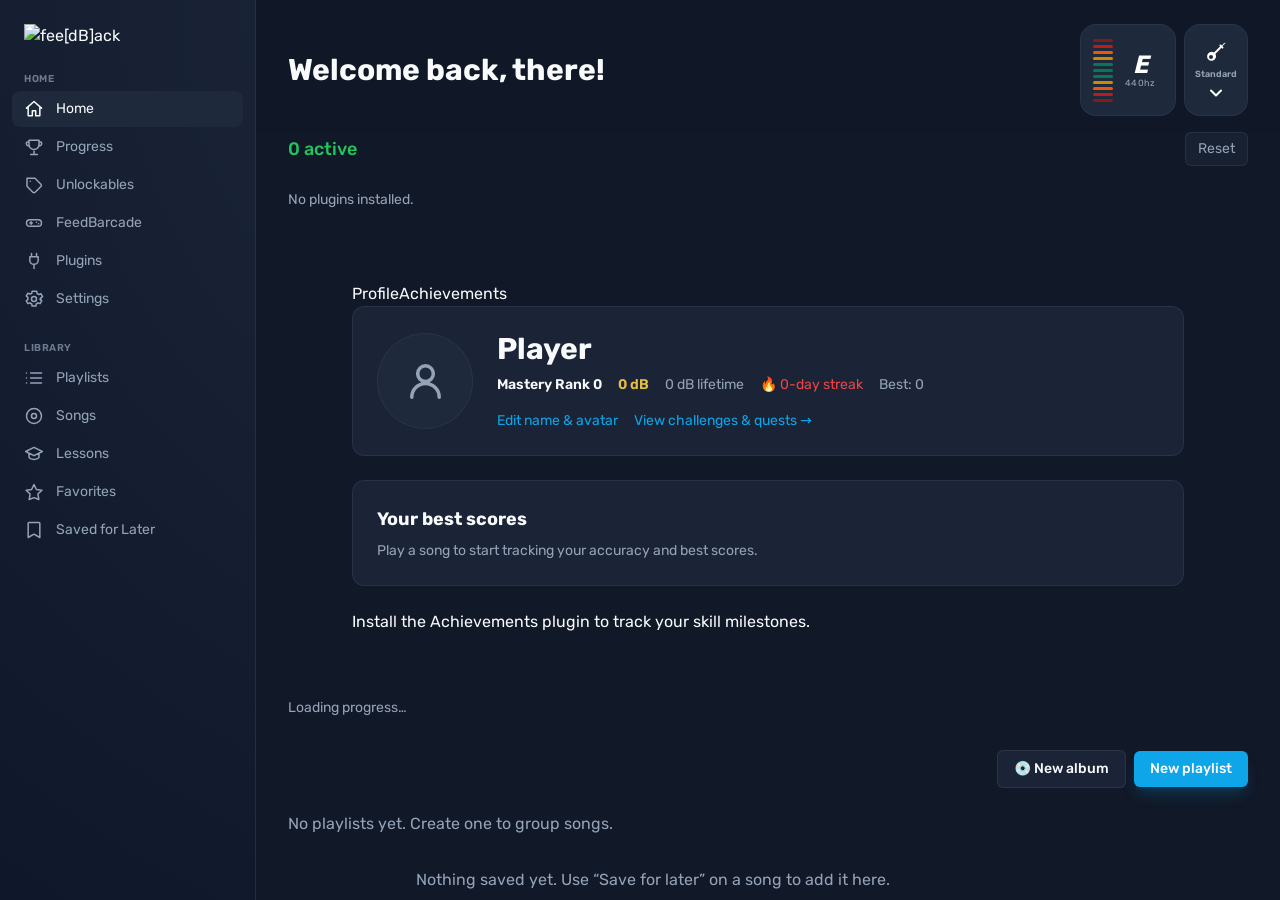
==== commit ad6d3636: "feat(acoustid): pre-parse upload guard + settings UI to enable it - /api/enrichment/identify is now " ====
--- a/static/v3/index.html
+++ b/static/v3/index.html
@@ -122,7 +122,7 @@
          the inline brand is the no-JS fallback. -->
     <aside id="v3-sidebar" class="w-64 border-r border-fb-border/50 flex-col shrink-0 hidden md:flex">
         <div id="v3-brand" class="p-6">
-            <span class="font-extrabold tracking-tight text-fb-text text-xl">fee<span class="text-fb-primary">[dB]</span>ack</span>
+            <img src="/static/v3/brand/feedback-logo-light.png" alt="fee[dB]ack" style="width:100%;height:auto;display:block">
         </div>
         <nav id="v3-nav" class="flex-1 overflow-y-auto px-3 pb-6 space-y-6" aria-label="Primary"></nav>
     </aside>
@@ -429,23 +429,6 @@
                             </select>
                         </div>
                     </div>
-                    <!-- Instrument pathway -->
-                    <div class="fb-srow">
-                        <span class="fb-srow-icon"><svg fill="none" stroke="currentColor" viewBox="0 0 24 24"><path stroke-linecap="round" stroke-linejoin="round" stroke-width="2" d="M9 20l-5.447-2.724A1 1 0 013 16.382V5.618a1 1 0 011.447-.894L9 7m0 13l6-3m-6 3V7m6 10l4.553 2.276A1 1 0 0021 18.382V7.618a1 1 0 00-1.447-.894L15 4m0 13V4m0 0L9 7"/></svg></span>
-                        <div class="fb-srow-main">
-                            <div class="fb-srow-title">Instrument pathway</div>
-                            <div class="fb-srow-desc">Preferred path for the selected instrument. This is remembered per instrument profile.</div>
-                        </div>
-                        <div class="fb-srow-control">
-                            <select id="setting-instrument-pathway" onchange="setInstrumentPathway(this.value)"
-                                class="bg-dark-700 border border-gray-800 rounded-xl px-3 py-2.5 text-sm text-gray-300 outline-none">
-                                <option value="songs">Songs</option>
-                                <option value="practice">Practice</option>
-                                <option value="learn">Learn</option>
-                                <option value="studio">Studio</option>
-                            </select>
-                        </div>
-                    </div>
                     <!-- Arrangement routes (naming mode) -->
                     <div class="fb-srow">
                         <span class="fb-srow-icon"><svg fill="none" stroke="currentColor" viewBox="0 0 24 24"><path stroke-linecap="round" stroke-linejoin="round" stroke-width="2" d="M9 20l-5.447-2.724A1 1 0 013 16.382V5.618a1 1 0 011.447-.894L9 7m0 13l6-3m-6 3V7m6 10l4.553 2.276A1 1 0 0021 18.382V7.618a1 1 0 00-1.447-.894L15 4m0 13V4m0 0L9 7"/></svg></span>
@@ -788,6 +771,13 @@
                             </div>
                             <div class="text-[11px] text-gray-600 mt-1">What a confident match may fill in on its own — matches you confirm in the review queue always apply in full.</div>
                         </div>
+                        <!-- Audio fingerprint (AcoustID) — opt-in, default OFF. Wired by match-review.js. -->
+                        <div class="fb-srow-wide mb-1">
+                            <div class="text-[10px] uppercase tracking-wide text-gray-500 mb-1">Audio fingerprint (AcoustID)</div>
+                            <label class="flex items-center gap-2 text-xs text-gray-400 mb-1"><input type="checkbox" id="acoustid-enabled" class="rounded border-gray-600 bg-dark-700 text-accent"> Identify by audio — reads the recording itself for the exact version (studio vs live/extended)</label>
+                            <input type="text" id="acoustid-api-key" placeholder="AcoustID application key" class="w-full bg-dark-700 border border-gray-800 rounded-xl px-2 py-1.5 text-xs text-gray-300 outline-none">
+                            <div class="text-[11px] text-gray-600 mt-1">Opt-in. Get a free key at acoustid.org/new-application; the fpcalc (Chromaprint) binary must be on the server's PATH.</div>
+                        </div>
                         <div class="grid grid-cols-2 gap-2 mb-1 text-xs text-gray-400 fb-srow-wide">
                             <label class="flex items-center gap-2">Review queue order
                                 <select id="enrich-review-order" class="bg-dark-700 border border-gray-800 rounded-xl px-2 py-1.5 text-xs text-gray-300 outline-none">
@@ -800,6 +790,19 @@
                         <div class="fb-srow-control">
                             <button id="enrich-match-now" class="bg-dark-600 hover:bg-dark-500 px-5 py-2.5 rounded-xl text-sm text-gray-300 transition">Match Now</button>
                             <span id="enrich-status" class="text-xs text-gray-500"></span>
+                        </div>
+                    </div>
+                    <!-- Artist pages (PR-B — wired by static/v3/match-review.js). Sits
+                         beside the Metadata matching card; the Settings→Library tab
+                         regroup is a separate PR. -->
+                    <div class="fb-srow fb-srow-stack">
+                        <div class="fb-srow-main">
+                            <div class="fb-srow-title">Artist pages</div>
+                            <div class="fb-srow-desc">A page for every artist in your library — their songs, albums and your practice progress, built entirely from your local collection. External links (official site, tour dates, videos, social) come from one MusicBrainz lookup per matched artist and always open in your browser — nothing plays in-app, and they stay off until you opt in.</div>
+                        </div>
+                        <div class="grid grid-cols-2 gap-2 mb-1 text-xs text-gray-400 fb-srow-wide">
+                            <label class="flex items-center gap-2"><input type="checkbox" id="artist-pages-enabled" checked class="rounded border-gray-600 bg-dark-700 text-accent"> Artist pages</label>
+                            <label class="flex items-center gap-2"><input type="checkbox" id="artist-external-links" class="rounded border-gray-600 bg-dark-700 text-accent"> Show external links (opens your browser)</label>
                         </div>
                     </div>
                     <!-- Backup -->
@@ -1242,6 +1245,9 @@
     <!-- Before songs.js: the songs toolbar calls the match-review chip hook
          on build, so the module must already be registered. -->
     <script src="/static/v3/match-review.js"></script>
+    <!-- Before songs.js: the drawer art click + card ⋮ "Change cover…" open
+         the cover picker (window.__fbOpenImagePicker). -->
+    <script src="/static/v3/image-picker.js"></script>
     <script src="/static/v3/songs.js"></script>
     <script src="/static/v3/lessons.js"></script>
     <script src="/static/v3/dashboard.js"></script>
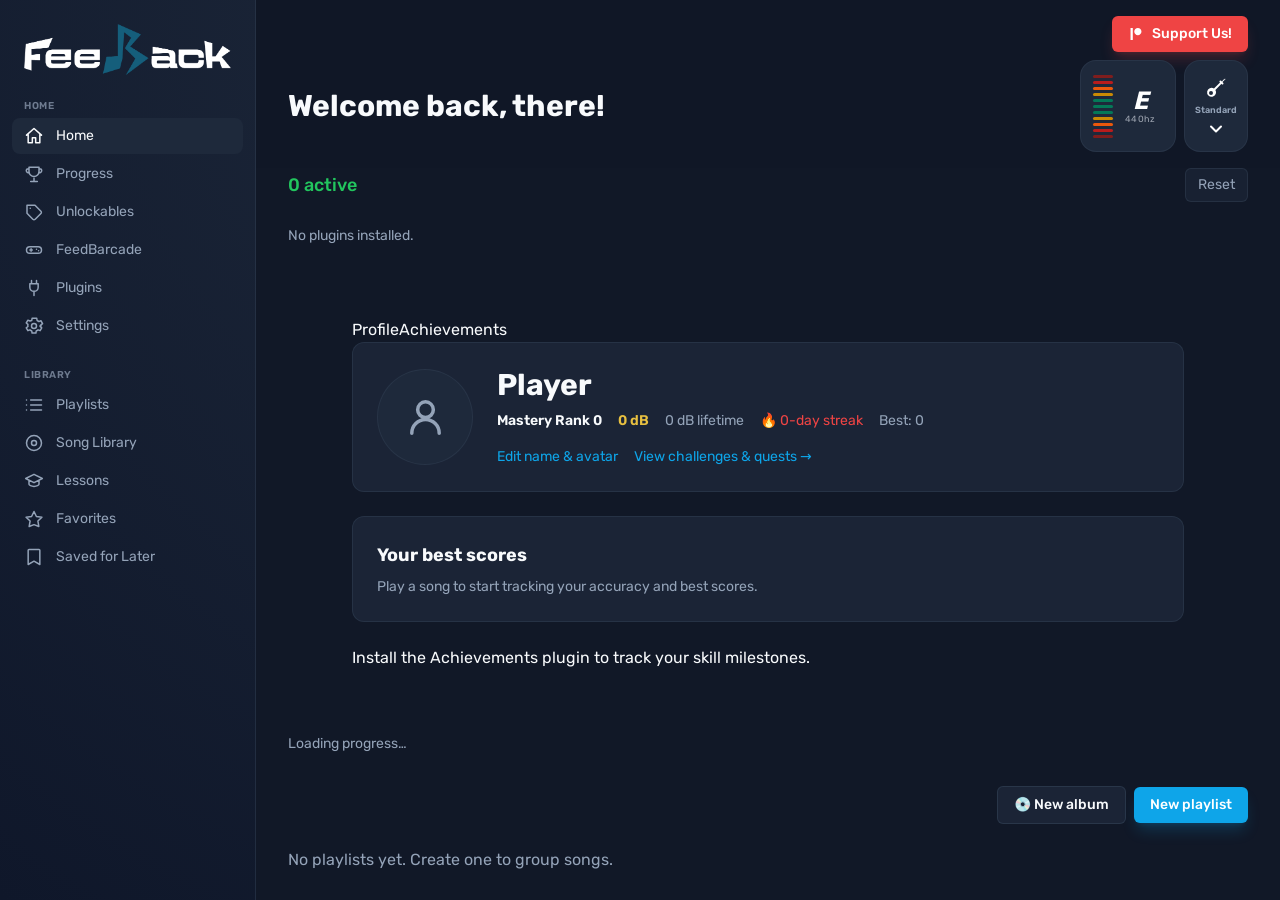
==== commit b8b3df0b: "Merge remote-tracking branch 'origin/main' into fix/v3-library-scroll-recycle # Conflicts: #	CHANGEL" ====
--- a/static/v3/index.html
+++ b/static/v3/index.html
@@ -429,6 +429,23 @@
                             </select>
                         </div>
                     </div>
+                    <!-- Instrument pathway -->
+                    <div class="fb-srow">
+                        <span class="fb-srow-icon"><svg fill="none" stroke="currentColor" viewBox="0 0 24 24"><path stroke-linecap="round" stroke-linejoin="round" stroke-width="2" d="M9 20l-5.447-2.724A1 1 0 013 16.382V5.618a1 1 0 011.447-.894L9 7m0 13l6-3m-6 3V7m6 10l4.553 2.276A1 1 0 0021 18.382V7.618a1 1 0 00-1.447-.894L15 4m0 13V4m0 0L9 7"/></svg></span>
+                        <div class="fb-srow-main">
+                            <div class="fb-srow-title">Instrument pathway</div>
+                            <div class="fb-srow-desc">Preferred path for the selected instrument. This is remembered per instrument profile.</div>
+                        </div>
+                        <div class="fb-srow-control">
+                            <select id="setting-instrument-pathway" onchange="setInstrumentPathway(this.value)"
+                                class="bg-dark-700 border border-gray-800 rounded-xl px-3 py-2.5 text-sm text-gray-300 outline-none">
+                                <option value="songs">Songs</option>
+                                <option value="practice">Practice</option>
+                                <option value="learn">Learn</option>
+                                <option value="studio">Studio</option>
+                            </select>
+                        </div>
+                    </div>
                     <!-- Arrangement routes (naming mode) -->
                     <div class="fb-srow">
                         <span class="fb-srow-icon"><svg fill="none" stroke="currentColor" viewBox="0 0 24 24"><path stroke-linecap="round" stroke-linejoin="round" stroke-width="2" d="M9 20l-5.447-2.724A1 1 0 013 16.382V5.618a1 1 0 011.447-.894L9 7m0 13l6-3m-6 3V7m6 10l4.553 2.276A1 1 0 0021 18.382V7.618a1 1 0 00-1.447-.894L15 4m0 13V4m0 0L9 7"/></svg></span>
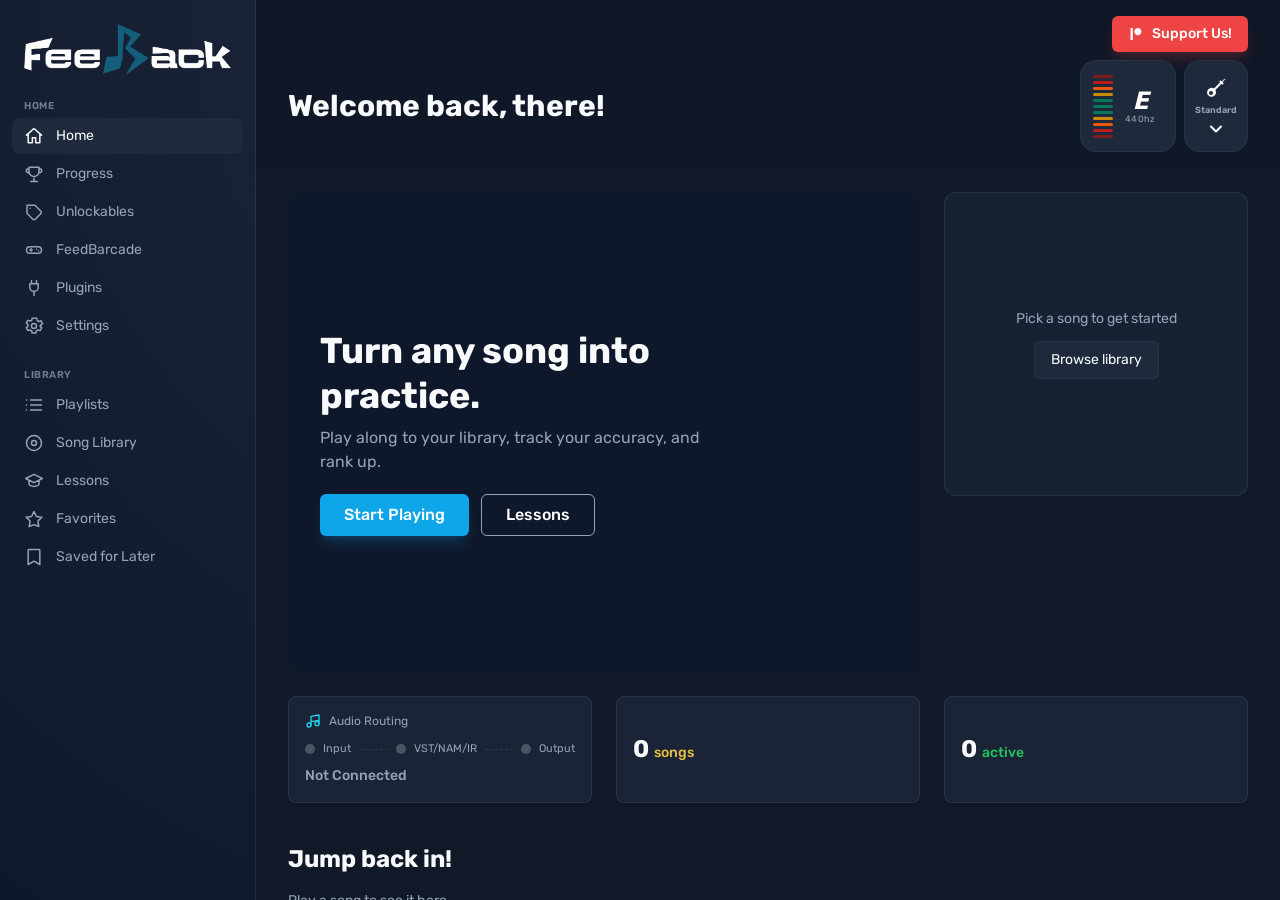
==== commit e44282f1: "Remove the legacy home library screen The v3 Songs page (v3/songs.js) fully replaced the legacy libr" ====
--- a/static/v3/index.html
+++ b/static/v3/index.html
@@ -1,14 +1,15 @@
 <!DOCTYPE html>
 <!--
-  fee[dB]ack v0.3.0 shell (FEEDBACK_UI=v3 / GET /v3).
-
-  This is a re-chromed copy of the legacy static/index.html: the v0.3.0
-  sidebar + topbar replace the (hidden) legacy navbar, new #v3-* screens are
-  added, and all the legacy screens (#home library, #favorites, #settings,
-  #player, #audio, plugin nav containers) are kept verbatim so static/app.js
-  boots UNMODIFIED and the whole engine — player/highway, plugin loader,
-  capabilities, audio, library, settings — is reused as-is. Navigation is the
-  shared window.showScreen across both #v3-* and legacy/#plugin-* screens.
+  fee[dB]ack v0.3.0 shell — the app's only UI, served at `/` (and `/v3`, a
+  back-compat alias). The classic v2 shell it was forked from is deleted.
+
+  Originally a re-chromed copy of that shell: the v0.3.0 sidebar + topbar
+  replace the (hidden) legacy navbar, new #v3-* screens are added, and all the
+  legacy screens (#home library, #favorites, #settings, #player, #audio, plugin
+  nav containers) are kept verbatim so static/app.js boots UNMODIFIED and the
+  whole engine — player/highway, plugin loader, capabilities, audio, library,
+  settings — is reused as-is. Navigation is the shared window.showScreen across
+  both #v3-* and legacy/#plugin-* screens.
   See ~/Repositories/feedBack-feedback-v030/prompts/12-app-shell.md.
 -->
 <html lang="en" class="dark scroll-smooth">
@@ -98,23 +99,39 @@
     <link rel="stylesheet" href="/static/tour-engine.css">
     <!-- v0.3.0 shell styles (radial-gradient bg, custom scrollbars). -->
     <link rel="stylesheet" href="/static/v3/v3.css">
+    <!-- EVERY external script below is `defer`. Do not add a plain one.
+         `defer` and `type="module"` scripts share a single "execute after
+         parsing" list and run in DOCUMENT ORDER; a plain classic script runs
+         DURING parse, ahead of all of them. So one plain tag would jump the
+         queue — and once the capabilities become modules (they defer), a
+         still-plain app.js would run BEFORE the bus exists and die on its
+         top-level `window.feedBack.on(...)` calls. Keeping every tag deferred
+         is what preserves this file's order through the ES-module migration.
+         Enforced by test_every_external_script_defers_so_document_order_is_execution_order.
+
+         The scripts themselves boot on DOMContentLoaded, which fires only after
+         all of the above have evaluated — that is what lets a script's boot()
+         use a global another script defines further down this list (there are
+         ~43 such forward references). Their readyState guards therefore treat
+         'interactive' as not-ready; see the note at each one. -->
+
     <!-- Diagnostics console capture must wrap console.* before any other
          script logs anything; load it as early as possible. See
          docs/diagnostics-bundle-spec.md (feedBack#166). -->
-    <script src="/static/diagnostics.js"></script>
-    <script src="/static/capabilities.js"></script>
-    <script src="/static/capabilities/library.js"></script>
-    <script src="/static/capabilities/tuning.js"></script>
-    <script src="/static/capabilities/working-tuning.js"></script>
-    <script src="/static/capabilities/audio-session.js"></script>
-    <script src="/static/capabilities/audio-effects.js"></script>
-    <script src="/static/capabilities/playback.js"></script>
+    <script defer src="/static/diagnostics.js"></script>
+    <script type="module" src="/static/capabilities.js"></script>
+    <script type="module" src="/static/capabilities/library.js"></script>
+    <script type="module" src="/static/capabilities/tuning.js"></script>
+    <script type="module" src="/static/capabilities/working-tuning.js"></script>
+    <script type="module" src="/static/capabilities/audio-session.js"></script>
+    <script type="module" src="/static/capabilities/audio-effects.js"></script>
+    <script type="module" src="/static/capabilities/playback.js"></script>
     <!-- fee[dB]ack v0.3.0: ui.library-card-injection capability (plugin card actions). -->
-    <script src="/static/capabilities/library-card-actions.js"></script>
-    <script src="/static/capabilities/visualization.js"></script>
-    <script src="/static/capabilities/note-detection.js"></script>
-    <script src="/static/capabilities/midi-input.js"></script>
-    <script src="/static/capabilities/interface-scale.js"></script>
+    <script type="module" src="/static/capabilities/library-card-actions.js"></script>
+    <script type="module" src="/static/capabilities/visualization.js"></script>
+    <script type="module" src="/static/capabilities/note-detection.js"></script>
+    <script type="module" src="/static/capabilities/midi-input.js"></script>
+    <script type="module" src="/static/capabilities/interface-scale.js"></script>
 </head>
 <body class="h-screen flex overflow-hidden bg-fb-sidebar text-fb-text font-display">
 
@@ -131,6 +148,16 @@
     <main id="v3-main" class="flex-1 overflow-y-auto relative">
         <!-- Topbar (built by shell.js): secondary nav, search, Support, badge cluster. -->
         <header id="v3-topbar"></header>
+
+        <!-- Alpha-build heads-up banner. Revealed by app.js when /api/version
+             reports an "alpha" version string; hidden on every other channel. -->
+        <div id="alpha-warning-banner" class="hidden mx-6 mt-4 px-4 py-3 bg-amber-900/30 border border-amber-500/30 rounded-xl flex items-start gap-3" role="status">
+            <span class="text-amber-400 text-lg leading-none mt-0.5" aria-hidden="true">⚠</span>
+            <div class="text-sm text-amber-100">
+                <strong class="text-amber-300">Heads up — this is an alpha build.</strong>
+                Some things may be broken or change without warning. If you hit a bug, please file an issue. Thanks for trying it out!
+            </div>
+        </div>
 
         <!-- New v0.3.0 screens. Empty here; filled by later prompts (dashboard 13,
              plugins 19, profile/playlists/saved 15/16). #v3-home is the default. -->
@@ -162,13 +189,13 @@
     <nav id="navbar" class="hidden fixed top-0 w-full z-50 transition-all duration-300">
         <div class="max-w-7xl mx-auto px-6 h-16 flex items-center justify-between">
             <div class="flex items-end gap-1.5">
-                <a href="#" onclick="showScreen('home');return false" class="text-xl font-bold bg-gradient-to-r from-accent-light to-purple-400 bg-clip-text text-transparent">
+                <a href="#" onclick="showScreen('v3-songs');return false" class="text-xl font-bold bg-gradient-to-r from-accent-light to-purple-400 bg-clip-text text-transparent">
                     FeedBack
                 </a>
                 <span id="app-version" class="text-xs text-gray-600 mb-0.5"></span>
             </div>
             <div class="hidden md:flex items-center gap-8">
-                <a href="#" onclick="showScreen('home');return false" class="text-sm text-gray-400 hover:text-white transition">Library</a>
+                <a href="#" onclick="showScreen('v3-songs');return false" class="text-sm text-gray-400 hover:text-white transition">Library</a>
                 <a href="#" onclick="showScreen('favorites');return false" class="text-sm text-gray-400 hover:text-white transition">Favorites</a>
                 <a href="#" onclick="document.getElementById('upload-songs-file').click();return false" class="text-sm text-gray-400 hover:text-white transition">Upload</a>
                 <span id="nav-plugins" class="contents"></span>
@@ -181,7 +208,7 @@
         </div>
         <div id="mobile-menu" class="hidden md:hidden bg-dark-800/95 backdrop-blur border-t border-gray-800">
             <div class="px-6 py-4 flex flex-col gap-3">
-                <a href="#" onclick="showScreen('home');this.parentElement.parentElement.classList.add('hidden');return false" class="text-gray-400 hover:text-white">Library</a>
+                <a href="#" onclick="showScreen('v3-songs');this.parentElement.parentElement.classList.add('hidden');return false" class="text-gray-400 hover:text-white">Library</a>
                 <a href="#" onclick="showScreen('favorites');this.parentElement.parentElement.classList.add('hidden');return false" class="text-gray-400 hover:text-white">Favorites</a>
                 <a href="#" onclick="document.getElementById('upload-songs-file').click();this.parentElement.parentElement.classList.add('hidden');return false" class="text-gray-400 hover:text-white">Upload</a>
                 <span id="mobile-nav-plugins" class="flex flex-col gap-2 border-t border-b border-gray-800 py-2 my-1">
@@ -194,131 +221,8 @@
 
     <!-- Hidden file input shared by the navbar "Upload" link. Kept at body
          level so it stays reachable regardless of which screen is active. -->
-    <input type="file" id="upload-songs-file" accept=".sloppak" multiple class="hidden" onchange="uploadSongs(this.files); this.value=''">
-
-    <!-- ══ HOME (Hero + Library) — reused as the v3 "Songs" screen ════════ -->
-    <div id="home" class="screen">
-        <!-- Library -->
-        <section id="library-section" class="max-w-7xl mx-auto px-6 pt-24 pb-16">
-            <div id="alpha-warning-banner" class="hidden mb-6 px-4 py-3 bg-amber-900/30 border border-amber-500/30 rounded-xl flex items-start gap-3" role="status">
-                <span class="text-amber-400 text-lg leading-none mt-0.5" aria-hidden="true">⚠</span>
-                <div class="text-sm text-amber-100">
-                    <strong class="text-amber-300">Heads up — this is an alpha build.</strong>
-                    Some things may be broken or change without warning. If you hit a bug, please file an issue. Thanks for trying it out!
-                </div>
-            </div>
-            <div class="flex flex-col md:flex-row md:items-center justify-between gap-4 mb-10">
-                <div>
-                    <h2 id="lib-title" class="text-3xl font-bold text-white">Your Library</h2>
-                    <p class="text-gray-500 mt-1" id="lib-count"></p>
-                </div>
-                <div class="flex gap-3 w-full md:w-auto flex-wrap">
-                    <select id="lib-provider" onchange="setLibraryProvider(this.value)"
-                        aria-label="Library source"
-                        class="bg-dark-700 border border-gray-800 rounded-xl px-3 py-2.5 text-sm text-gray-300 outline-none" title="Library source">
-                        <option value="local">My Library</option>
-                    </select>
-                    <!-- View toggle -->
-                    <div class="flex bg-dark-700 border border-gray-800 rounded-xl overflow-hidden">
-                        <button id="view-grid-btn" onclick="setLibView('grid')" class="px-3 py-2.5 text-sm transition" title="Grid view">
-                            <svg class="w-4 h-4" fill="currentColor" viewBox="0 0 16 16"><rect x="1" y="1" width="6" height="6" rx="1"/><rect x="9" y="1" width="6" height="6" rx="1"/><rect x="1" y="9" width="6" height="6" rx="1"/><rect x="9" y="9" width="6" height="6" rx="1"/></svg>
-                        </button>
-                        <button id="view-tree-btn" onclick="setLibView('tree')" class="px-3 py-2.5 text-sm transition" title="Artist/Album view">
-                            <svg class="w-4 h-4" fill="currentColor" viewBox="0 0 16 16"><rect x="1" y="1" width="14" height="3" rx="1"/><rect x="3" y="6" width="12" height="3" rx="1"/><rect x="3" y="11" width="12" height="3" rx="1"/></svg>
-                        </button>
-                    </div>
-                    <!-- Grid controls -->
-                    <select id="lib-sort" onchange="sortLibrary()"
-                        class="lib-grid-ctrl bg-dark-700 border border-gray-800 rounded-xl px-3 py-2.5 text-sm text-gray-300 outline-none">
-                        <option value="artist">Artist A-Z</option>
-                        <option value="artist-desc">Artist Z-A</option>
-                        <option value="title">Title A-Z</option>
-                        <option value="title-desc">Title Z-A</option>
-                        <option value="recent">Recently Added</option>
-                        <option value="year-desc">Year (newest)</option>
-                        <option value="year">Year (oldest)</option>
-                        <option value="tuning">Tuning</option>
-                    </select>
-                    <!-- Format filter (shared) -->
-                    <select id="lib-format" onchange="sortLibrary()"
-                        class="bg-dark-700 border border-gray-800 rounded-xl px-3 py-2.5 text-sm text-gray-300 outline-none" title="Filter by format">
-                        <option value="">All formats</option>
-                        <option value="sloppak">Feedpak</option>
-                        <option value="loose">Folder</option>
-                    </select>
-                    <!-- Tree controls -->
-                    <button onclick="toggleAllArtists(true)" class="lib-tree-ctrl bg-dark-700 border border-gray-800 rounded-xl px-3 py-2.5 text-sm text-gray-400 hover:text-white transition">Expand All</button>
-                    <button onclick="toggleAllArtists(false)" class="lib-tree-ctrl bg-dark-700 border border-gray-800 rounded-xl px-3 py-2.5 text-sm text-gray-400 hover:text-white transition">Collapse All</button>
-                    <!-- Filters drawer toggle (feedBack#129) -->
-                    <button onclick="toggleLibFilters()" id="btn-lib-filters"
-                        class="bg-dark-700 border border-gray-800 hover:border-accent/40 rounded-xl px-4 py-2.5 text-sm text-gray-300 transition flex items-center gap-2"
-                        title="Filter by parts, tuning, lyrics">
-                        <svg class="w-4 h-4" fill="none" stroke="currentColor" viewBox="0 0 24 24"><path stroke-linecap="round" stroke-linejoin="round" stroke-width="2" d="M3 4h18M6 12h12M10 20h4"/></svg>
-                        <span>Filters</span>
-                        <span id="lib-filters-count" class="hidden bg-accent/30 text-accent-light text-xs font-semibold rounded-full px-1.5 py-0.5 min-w-[1.25rem] text-center">0</span>
-                    </button>
-                    <!-- Shared -->
-                    <input type="text" id="lib-filter" placeholder="Search songs..." oninput="filterLibrary()"
-                        class="bg-dark-700 border border-gray-800 rounded-xl px-4 py-2.5 text-sm text-gray-300 placeholder-gray-600 focus:border-accent/50 focus:ring-1 focus:ring-accent/30 outline-none flex-1 md:w-60 transition">
-                </div>
-            </div>
-            <!-- Active-filter chip row (only visible when filters are set, feedBack#129) -->
-            <div id="lib-filter-chips" class="hidden flex flex-wrap gap-2 mb-5"></div>
-            <div id="lib-grid" class="grid grid-cols-1 sm:grid-cols-2 lg:grid-cols-3 xl:grid-cols-4 gap-5">
-                <!-- Cards populated by JS -->
-            </div>
-            <div id="lib-tree" class="space-y-2 hidden">
-                <!-- Tree populated by JS -->
-            </div>
-        </section>
-
-        <!-- ══ Filters drawer (feedBack#129/#69/#22) ═════════════════════ -->
-        <div id="lib-filter-overlay" class="fixed inset-0 bg-black/40 z-40 hidden"
-             onclick="toggleLibFilters(false)"></div>
-        <aside id="lib-filter-drawer"
-               class="fixed top-0 right-0 h-full w-full sm:w-96 bg-dark-800 border-l border-gray-800 z-50 transform translate-x-full transition-transform duration-200 overflow-y-auto">
-            <div class="p-6 space-y-6">
-                <div class="flex items-center justify-between">
-                    <h3 class="text-lg font-semibold text-white">Filters</h3>
-                    <button onclick="toggleLibFilters(false)" class="text-gray-500 hover:text-white" title="Close">
-                        <svg class="w-5 h-5" fill="none" stroke="currentColor" viewBox="0 0 24 24"><path stroke-linecap="round" stroke-linejoin="round" stroke-width="2" d="M6 18L18 6M6 6l12 12"/></svg>
-                    </button>
-                </div>
-
-                <section>
-                    <div class="text-xs font-semibold uppercase tracking-wider text-gray-500 mb-2">Arrangements</div>
-                    <p class="text-xs text-gray-600 mb-3">Click cycles: any → require → exclude</p>
-                    <div id="filter-arrangements" class="flex flex-wrap gap-2"></div>
-                </section>
-
-                <section id="filter-stems-section">
-                    <div class="text-xs font-semibold uppercase tracking-wider text-gray-500 mb-2">Stems <span class="text-gray-600 normal-case font-normal">(sloppak)</span></div>
-                    <p class="text-xs text-gray-600 mb-3">Click cycles: any → require → exclude</p>
-                    <div id="filter-stems" class="flex flex-wrap gap-2"></div>
-                </section>
-
-                <section>
-                    <div class="text-xs font-semibold uppercase tracking-wider text-gray-500 mb-2">Lyrics</div>
-                    <div id="filter-lyrics" class="flex flex-wrap gap-2"></div>
-                </section>
-
-                <section>
-                    <details>
-                        <summary class="cursor-pointer flex items-center justify-between text-xs font-semibold uppercase tracking-wider text-gray-500 mb-2">
-                            <span>Tuning</span>
-                            <span id="filter-tunings-summary" class="text-gray-600 normal-case font-normal text-xs">All tunings</span>
-                        </summary>
-                        <div id="filter-tunings" class="mt-3 space-y-1 max-h-64 overflow-y-auto pr-1"></div>
-                    </details>
-                </section>
-
-                <div class="flex items-center justify-between pt-4 border-t border-gray-800">
-                    <button onclick="clearLibFilters()" class="text-sm text-gray-400 hover:text-white transition">Clear all</button>
-                    <button onclick="toggleLibFilters(false)" class="bg-accent hover:bg-accent-light px-4 py-2 rounded-lg text-sm font-medium text-white transition">Done</button>
-                </div>
-            </div>
-        </aside>
-    </div>
+    <input type="file" id="upload-songs-file" accept=".feedpak,.sloppak" multiple class="hidden" onchange="uploadSongs(this.files); this.value=''">
+
 
     <!-- ══ FAVORITES ════════════════════════════════════════════════════ -->
     <div id="favorites" class="screen">
@@ -367,7 +271,7 @@
              version, diagnostics, About) the user copies — opt the whole panel
              back in under the v3 non-select default. See static/v3/v3.css. -->
         <div class="fb-settings fb-selectable">
-            <button onclick="showScreen('home')" class="fb-settings-back">
+            <button onclick="showScreen('v3-songs')" class="fb-settings-back">
                 <svg fill="none" stroke="currentColor" viewBox="0 0 24 24"><path stroke-linecap="round" stroke-linejoin="round" stroke-width="2" d="M15 19l-7-7 7-7"/></svg> Home
             </button>
             <h2 class="fb-settings-title">Settings</h2>
@@ -641,7 +545,12 @@
                             </div>
                         </div>
                         <div class="fb-srow-control">
+                            <!-- Autosave on blur/enter via a single-key POST (like every other v3
+                                 setting), so setting the address never depends on the shared Save
+                                 button — whose bundled dlc_dir could otherwise block it. Save button
+                                 kept for discoverability. -->
                             <input type="text" id="demucs-server-url" placeholder="http://192.168.1.100:7865"
+                                onchange="persistSetting('demucs_server_url', this.value.trim())"
                                 class="bg-dark-700 border border-gray-800 rounded-xl px-4 py-2.5 text-sm text-gray-300 placeholder-gray-600 focus:border-accent/50 outline-none">
                             <button onclick="saveSettings()" class="bg-accent hover:bg-accent-light px-6 py-2.5 rounded-xl text-sm font-semibold text-white transition">Save</button>
                         </div>
@@ -1219,64 +1128,64 @@
     </main>
     <!-- /#v3-main -->
 
-    <script src="/static/highway.js"></script>
-    <script src="/static/vendor/lottie.min.js"></script>
-    <script src="/static/lottie-api.js"></script>
-    <script src="/static/app.js"></script>
-    <script src="/static/audio-mixer.js"></script>
-    <script src="/static/vendor/shepherd.min.js"></script>
-    <script src="/static/tour-engine.js"></script>
+    <script type="module" src="/static/highway.js"></script>
+    <script defer src="/static/vendor/lottie.min.js"></script>
+    <script defer src="/static/lottie-api.js"></script>
+    <script type="module" src="/static/app.js"></script>
+    <script defer src="/static/audio-mixer.js"></script>
+    <script defer src="/static/vendor/shepherd.min.js"></script>
+    <script defer src="/static/tour-engine.js"></script>
     <!-- fee[dB]ack v0.3.0 shell: brand helper, then the shell (sidebar/topbar/
          routing). Loaded after app.js/audio-mixer so window.showScreen and
          window.feedBack(.audio) exist; dashboard.js is filled in prompt 13. -->
-    <script src="/static/v3/brand.js"></script>
-    <script src="/static/v3/shell.js"></script>
+    <script defer src="/static/v3/brand.js"></script>
+    <script defer src="/static/v3/shell.js"></script>
     <!-- Progression (spec 010): theme-core before profile.js so the equipped
          theme/avatar frame apply with the first badge render; progression-core
          registers the `progression` capability owner + window.v3Progression. -->
-    <script src="/static/v3/theme-core.js"></script>
-    <script src="/static/v3/progression-core.js"></script>
-    <script src="/static/v3/notifications.js"></script>
-    <script src="/static/v3/profile.js"></script>
-    <script src="/static/v3/progress.js"></script>
-    <script src="/static/v3/shop.js"></script>
-    <script src="/static/v3/tuner-core.js"></script>
-    <script src="/static/v3/badges.js"></script>
-    <script src="/static/v3/stats-recorder.js"></script>
-    <script src="/static/v3/live-performance-hud.js"></script>
-    <script src="/static/v3/scoreboard-pref.js"></script>
-    <script src="/static/v3/venue-viz.js"></script>
-    <script src="/static/v3/venue-instrument-pov.js"></script>
+    <script defer src="/static/v3/theme-core.js"></script>
+    <script defer src="/static/v3/progression-core.js"></script>
+    <script defer src="/static/v3/notifications.js"></script>
+    <script defer src="/static/v3/profile.js"></script>
+    <script defer src="/static/v3/progress.js"></script>
+    <script defer src="/static/v3/shop.js"></script>
+    <script defer src="/static/v3/tuner-core.js"></script>
+    <script defer src="/static/v3/badges.js"></script>
+    <script defer src="/static/v3/stats-recorder.js"></script>
+    <script defer src="/static/v3/live-performance-hud.js"></script>
+    <script defer src="/static/v3/scoreboard-pref.js"></script>
+    <script defer src="/static/v3/venue-viz.js"></script>
+    <script defer src="/static/v3/venue-instrument-pov.js"></script>
     <!-- venue-mood-fx must load before venue-scene-3d: the scene bridge reads
          window.v3VenueMoodFx.getMotion() synchronously at boot when the saved
          viz is 'venue'; loading it after falls back to 'subtle' and ignores a
          saved 'off'/'full' motion preference on first paint. -->
-    <script src="/static/v3/venue-mood-fx.js"></script>
-    <script src="/static/v3/venue-scene-3d.js"></script>
-    <script src="/static/v3/playlists.js"></script>
-    <script src="/static/v3/audio-routing.js"></script>
-    <script src="/static/v3/live-guitar-tone-source.js"></script>
-    <script src="/static/v3/pedal-cables.js"></script>
-    <script src="/static/v3/plugins-page.js"></script>
-    <script src="/static/v3/card-actions-core.js"></script>
+    <script defer src="/static/v3/venue-mood-fx.js"></script>
+    <script defer src="/static/v3/venue-scene-3d.js"></script>
+    <script defer src="/static/v3/playlists.js"></script>
+    <script defer src="/static/v3/audio-routing.js"></script>
+    <script defer src="/static/v3/live-guitar-tone-source.js"></script>
+    <script defer src="/static/v3/pedal-cables.js"></script>
+    <script defer src="/static/v3/plugins-page.js"></script>
+    <script defer src="/static/v3/card-actions-core.js"></script>
     <!-- Before songs.js: the songs toolbar calls the match-review chip hook
          on build, so the module must already be registered. -->
-    <script src="/static/v3/match-review.js"></script>
+    <script defer src="/static/v3/match-review.js"></script>
     <!-- Before songs.js: the drawer art click + card ⋮ "Change cover…" open
          the cover picker (window.__fbOpenImagePicker). -->
-    <script src="/static/v3/image-picker.js"></script>
-    <script src="/static/v3/songs.js"></script>
-    <script src="/static/v3/lessons.js"></script>
-    <script src="/static/v3/dashboard.js"></script>
-    <script src="/static/v3/settings.js"></script>
-    <script src="/static/v3/interface-size-ui.js"></script>
+    <script defer src="/static/v3/image-picker.js"></script>
+    <script defer src="/static/v3/songs.js"></script>
+    <script defer src="/static/v3/lessons.js"></script>
+    <script defer src="/static/v3/dashboard.js"></script>
+    <script defer src="/static/v3/settings.js"></script>
+    <script defer src="/static/v3/interface-size-ui.js"></script>
     <!-- First-run home tour: spotlights the home cards via the shared tour
          engine (tour-engine.js, loaded above). Auto-runs once after onboarding
          (triggered from profile.js finish()); replayable from the "?" menu. -->
-    <script src="/static/v3/onboarding-tour.js"></script>
-    <script src="/static/v3/interface-size-nudge.js"></script>
-    <script src="/static/v3/feedbarcade.js"></script>
-    <script src="/static/v3/player-chrome.js"></script>
+    <script defer src="/static/v3/onboarding-tour.js"></script>
+    <script defer src="/static/v3/interface-size-nudge.js"></script>
+    <script defer src="/static/v3/feedbarcade.js"></script>
+    <script defer src="/static/v3/player-chrome.js"></script>
     <script>
         // Navbar scroll effect
         window.addEventListener('scroll', () => {
